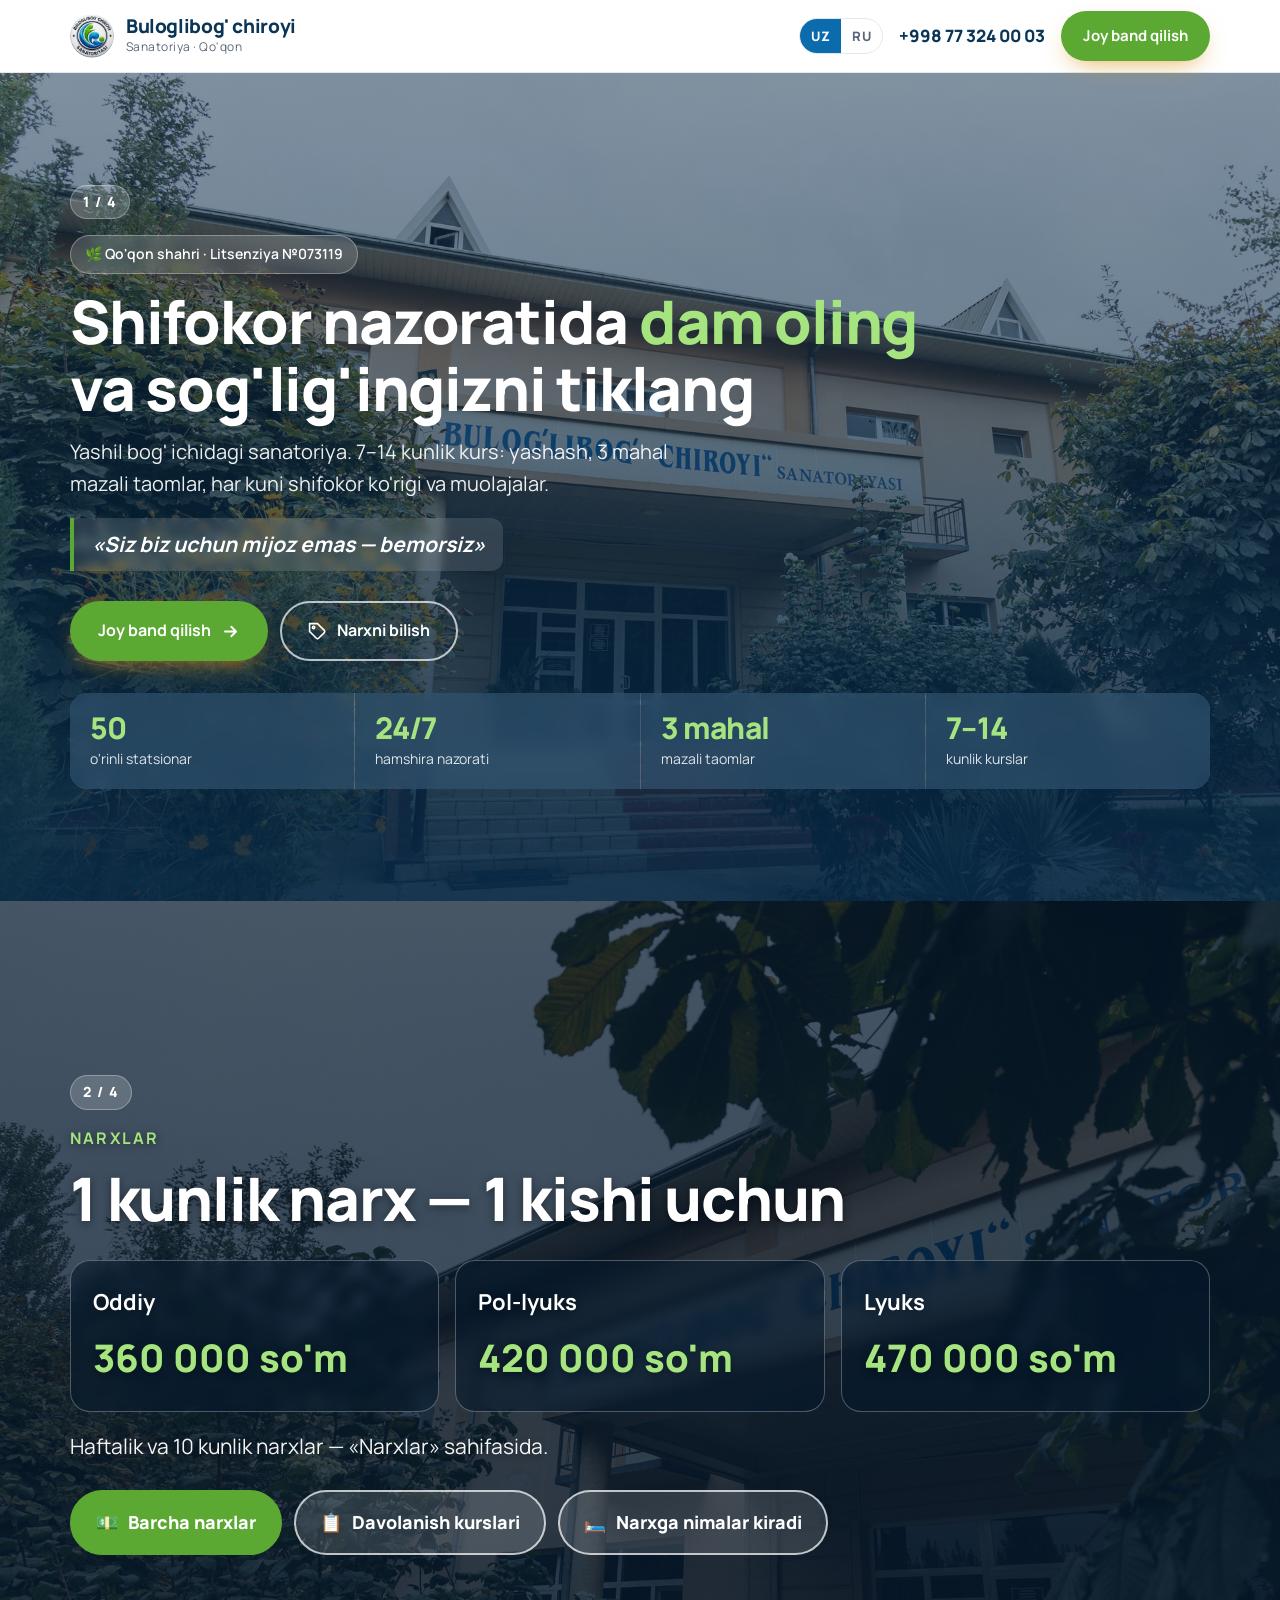
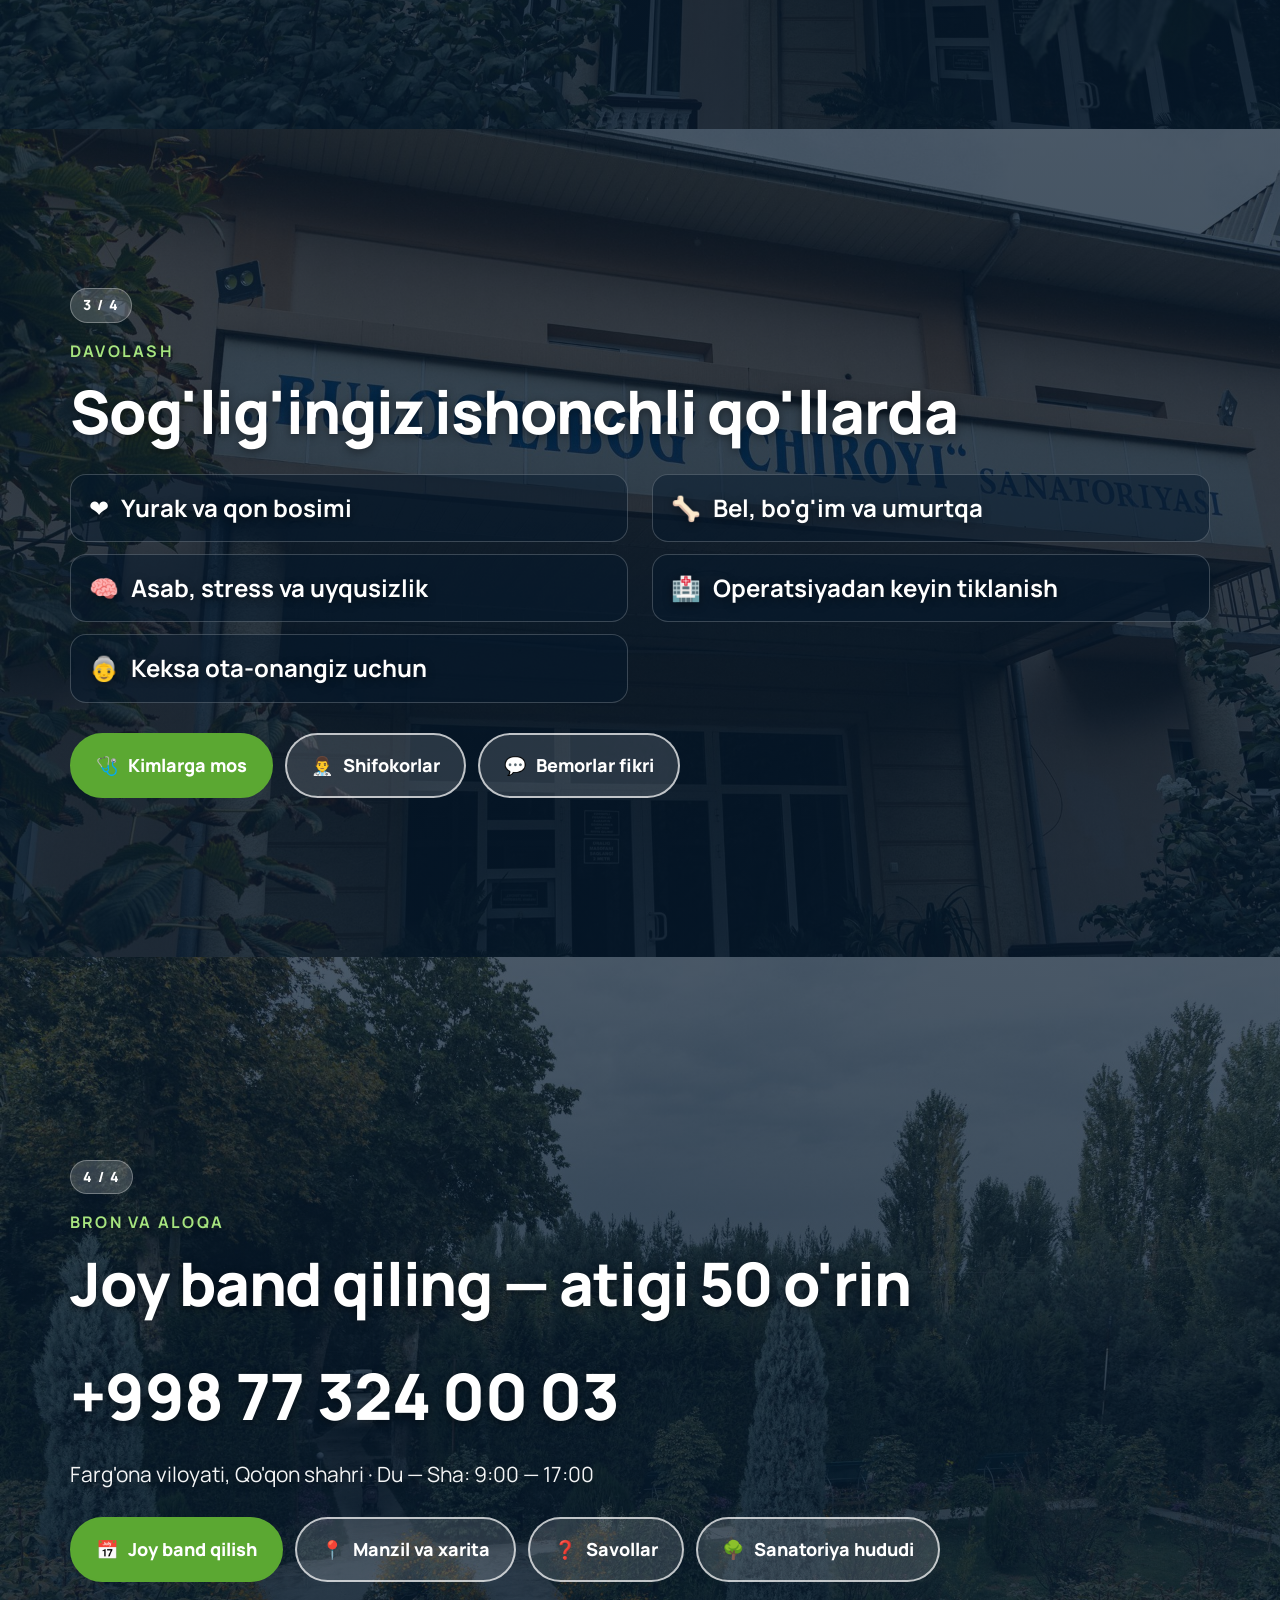
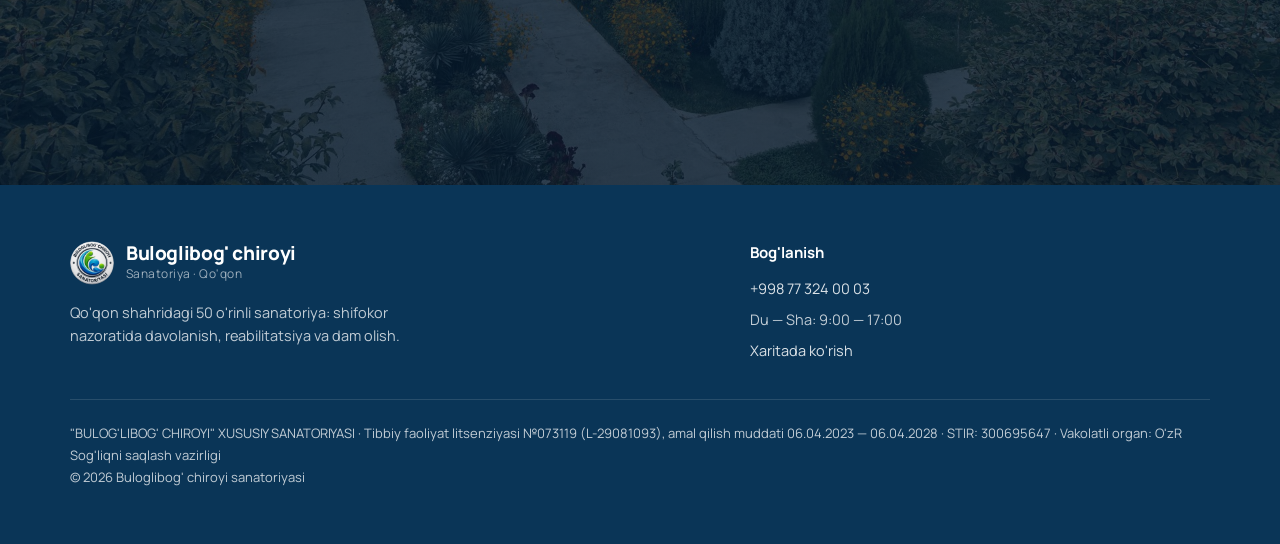
==== index.html @ 3288c2fd "Bosh sahifa 4 ta ekran (surat fonida), yozuvlar kattalashtirildi va fonda aniq ajralib turadi Co-Aut" ====
<!DOCTYPE html>
<html lang="uz">
<head>
  <meta charset="UTF-8" />
  <meta name="viewport" content="width=device-width, initial-scale=1.0" />
  <title>Buloglibog' chiroyi sanatoriyasi — Qo'qon | Davolanish va dam olish kurslari</title>
  <meta name="description" content="Qo'qon shahridagi Buloglibog' chiroyi sanatoriyasi: shifokor nazoratida davolanish va dam olish kurslari. Joy, 3 mahal mazali taomlar, kunlik shifokor ko'rigi, fizioterapiya — kunlik narxga kiradi. Tel: +998 77 324 00 03" />
  <meta property="og:title" content="Buloglibog' chiroyi sanatoriyasi — Qo'qon" />
  <meta property="og:description" content="Shifokor nazoratida dam oling va sog'lig'ingizni tiklang. 7–14 kunlik davolanish kurslari. Joy band qilish: +998 77 324 00 03" />
  <meta property="og:type" content="website" />
  <meta property="og:image" content="https://buloglibog.uz/images/banner/K_F_9181.jpg" />
  <meta name="theme-color" content="#0a2540" />
  <link rel="icon" href="images/logo/logo.png" />

  <link rel="canonical" href="https://buloglibog.uz/" />
  <meta property="og:url" content="https://buloglibog.uz/" />
  <script type="application/ld+json">{"@context": "https://schema.org", "@type": "MedicalClinic", "name": "Buloglibog' chiroyi sanatoriyasi", "alternateName": "Bulog'libog' chiroyi", "url": "https://buloglibog.uz/", "logo": "https://buloglibog.uz/images/logo/logo.png", "image": "https://buloglibog.uz/images/banner/K_F_9181.jpg", "telephone": "+998773240003", "address": {"@type": "PostalAddress", "addressLocality": "Qo'qon", "addressRegion": "Farg'ona viloyati", "addressCountry": "UZ"}, "openingHoursSpecification": [{"@type": "OpeningHoursSpecification", "dayOfWeek": ["Monday", "Tuesday", "Wednesday", "Thursday", "Friday", "Saturday"], "opens": "09:00", "closes": "17:00"}], "priceRange": "340 000 – 470 000 UZS", "hasMap": "https://maps.app.goo.gl/78enxBn8ytiynUwW6", "medicalSpecialty": ["Cardiovascular", "Neurologic", "PhysicalTherapy"]}</script>
  <link rel="alternate" hreflang="uz" href="https://buloglibog.uz/" />
  <link rel="alternate" hreflang="ru" href="https://buloglibog.uz/ru.html" />
  <link rel="preconnect" href="https://fonts.googleapis.com" />
  <link rel="preconnect" href="https://fonts.gstatic.com" crossorigin />
  <link href="https://fonts.googleapis.com/css2?family=Fraunces:ital,opsz,wght@0,9..144,500;0,9..144,600;1,9..144,500&family=Manrope:wght@400;500;600;700;800&display=swap" rel="stylesheet" />
  <link rel="stylesheet" href="assets/style.css" />
  <link rel="stylesheet" href="assets/theme-b.css" />
</head>
<body>

<!-- ============ HEADER ============ -->
<header class="header">
  <div class="wrap">
    <a href="#" class="brand">
      <img src="images/logo/logo.png" alt="Buloglibog' chiroyi logotipi" />
      <span><b>Buloglibog' chiroyi</b><small>Sanatoriya · Qo'qon</small></span>
    </a>
    <div class="header-cta">
      <div class="lang"><a class="on" href="index.html">UZ</a><a href="ru.html">RU</a></div>
      <a class="header-phone" href="tel:+998773240003">+998 77 324 00 03</a>
      <a class="btn btn-sun" href="#bron">Joy band qilish</a>
    </div>
  </div>
</header>

<!-- ============ 1-SAHIFA: BOSH SAHIFA ============ -->
<main class="view active" id="bosh">
<section class="hero">
  <img class="hero-bg" src="images/banner/K_F_9181.jpg" alt="Buloglibog' chiroyi sanatoriyasi binosi va gulzor" fetchpriority="high" />
  <div class="wrap">
    <span class="screen-n">1 / 4</span>
    <span class="hero-tag">🌿 Qo'qon shahri · Litsenziya №073119</span>
    <h1>Shifokor nazoratida <em>dam oling</em> va sog'lig'ingizni tiklang</h1>
    <p class="sub">Yashil bog' ichidagi sanatoriya. 7–14 kunlik kurs: yashash, 3 mahal mazali taomlar, har kuni shifokor ko'rigi va muolajalar.</p>
    <p class="motto">«Siz biz uchun mijoz emas — bemorsiz»</p>
    <div class="hero-actions">
      <a class="btn btn-sun" href="#bron">
        Joy band qilish
        <svg viewBox="0 0 24 24" fill="none" stroke="currentColor" stroke-width="2.4" stroke-linecap="round" stroke-linejoin="round"><path d="M5 12h14M13 6l6 6-6 6"/></svg>
      </a>
      <a class="btn btn-ghost" href="#narxlar">
        <svg viewBox="0 0 24 24" fill="none" stroke="currentColor" stroke-width="2" stroke-linecap="round" stroke-linejoin="round"><path d="M20.6 13.4l-7.2 7.2a2 2 0 01-2.8 0L2 12V2h10l8.6 8.6a2 2 0 010 2.8z"/><circle cx="7" cy="7" r="1.5"/></svg>
        Narxni bilish
      </a>
    </div>
    <div class="hero-facts">
      <div><b>50</b><span>o'rinli statsionar</span></div>
      <div><b>24/7</b><span>hamshira nazorati</span></div>
      <div><b>3 mahal</b><span>mazali taomlar</span></div>
      <div><b>7–14</b><span>kunlik kurslar</span></div>
    </div>
  </div>
</section>
<section class="screen" id="ekran-narxlar">
  <div class="screen-bg" style="background-image:url('images/tabiat/K_F_9191.jpg')" aria-hidden="true"></div>
  <div class="wrap">
    <span class="screen-n">2 / 4</span>
    <span class="eyebrow">Narxlar</span>
    <h2>1 kunlik narx — 1 kishi uchun</h2>
    <div class="sprices">
      <div><b>Oddiy</b><strong>340 000 so'm</strong></div>
      <div><b>Pol-lyuks</b><strong>370 000 so'm</strong></div>
      <div><b>Lyuks</b><strong>470 000 so'm</strong></div>
    </div>
    <p class="screen-note">Haftalik va 10 kunlik narxlar — «Narxlar» sahifasida.</p>
    <div class="sbtns">
        <a class="sbtn sbtn-main" href="#narxlar"><span aria-hidden="true">💵</span> Barcha narxlar</a>
        <a class="sbtn" href="#kurslar"><span aria-hidden="true">📋</span> Davolanish kurslari</a>
        <a class="sbtn" href="#narxga-kiradi"><span aria-hidden="true">🛏️</span> Narxga nimalar kiradi</a>
    </div>
  </div>
</section>
<section class="screen" id="ekran-davolash">
  <div class="screen-bg" style="background-image:url('images/tabiat/K_F_9196.jpg')" aria-hidden="true"></div>
  <div class="wrap">
    <span class="screen-n">3 / 4</span>
    <span class="eyebrow">Davolash</span>
    <h2>Sog'lig'ingiz ishonchli qo'llarda</h2>
    <ul class="slist">
      <li><span aria-hidden="true">❤️</span> Yurak va qon bosimi</li>
      <li><span aria-hidden="true">🦴</span> Bel, bo'g'im va umurtqa</li>
      <li><span aria-hidden="true">🧠</span> Asab, stress va uyqusizlik</li>
      <li><span aria-hidden="true">🏥</span> Operatsiyadan keyin tiklanish</li>
      <li><span aria-hidden="true">👵</span> Keksa ota-onangiz uchun</li>
    </ul>
    <div class="sbtns">
        <a class="sbtn sbtn-main" href="#kimlar-uchun"><span aria-hidden="true">🩺</span> Kimlarga mos</a>
        <a class="sbtn" href="#shifokorlar"><span aria-hidden="true">👨‍⚕️</span> Shifokorlar</a>
        <a class="sbtn" href="#fikrlar"><span aria-hidden="true">💬</span> Bemorlar fikri</a>
    </div>
  </div>
</section>
<section class="screen" id="ekran-aloqa">
  <div class="screen-bg" style="background-image:url('images/tabiat/K_F_9206.jpg')" aria-hidden="true"></div>
  <div class="wrap">
    <span class="screen-n">4 / 4</span>
    <span class="eyebrow">Bron va aloqa</span>
    <h2>Joy band qiling — atigi 50 o'rin</h2>
    <a class="sphone" href="tel:+998773240003">+998 77 324 00 03</a>
    <p class="screen-note">Farg'ona viloyati, Qo'qon shahri · Du — Sha: 9:00 — 17:00</p>
    <div class="sbtns">
        <a class="sbtn sbtn-main" href="#bron"><span aria-hidden="true">📅</span> Joy band qilish</a>
        <a class="sbtn" href="#manzil"><span aria-hidden="true">📍</span> Manzil va xarita</a>
        <a class="sbtn" href="#faq"><span aria-hidden="true">❓</span> Savollar</a>
        <a class="sbtn" href="#hudud"><span aria-hidden="true">🌳</span> Sanatoriya hududi</a>
    </div>
  </div>
</section>
</main>

<!-- ============ 2-SAHIFA: NARXLAR ============ -->
<main class="view page" id="narxlar" data-title="Narxlar">
  <div class="page-bg" style="background-image:url('images/tabiat/K_F_9191.jpg')" aria-hidden="true"></div>
  <header class="page-banner">
    <div class="wrap">
      <a class="back" href="#">← Bosh sahifa</a>
      <h1><span aria-hidden="true">💵</span> Narxlar</h1>
      <p>1 kunlik, haftalik va 10 kunlik narxlar</p>
    </div>
  </header>
<section class="section">
  <div class="wrap">
    <div class="pgroup reveal">
      <div class="pgroup-head"><span class="pgroup-n">1 kunlik narx</span><p>1 kishi uchun, 1 kunga</p></div>
      <div class="rooms">
        <div class="room"><span class="room-tag">Eng qulay narx</span><b>Oddiy</b><strong>340 000 so'm</strong><small>1 kishi / 1 kun</small></div>
        <div class="room"><b>Pol-lyuks</b><strong>370 000 so'm</strong><small>1 kishi / 1 kun</small></div>
        <div class="room"><b>Lyuks</b><strong>470 000 so'm</strong><small>1 kishi / 1 kun</small></div>
      </div>
    </div>
    <div class="pgroup reveal">
      <div class="pgroup-head"><span class="pgroup-n">Haftalik narx (7 kun)</span><p>1 kishi uchun, 7 kunga</p></div>
      <div class="rooms">
        <div class="room"><span class="room-tag">Eng qulay narx</span><b>Oddiy</b><strong>2 380 000 so'm</strong><small>1 kishi / 7 kun</small></div>
        <div class="room"><b>Pol-lyuks</b><strong>2 590 000 so'm</strong><small>1 kishi / 7 kun</small></div>
        <div class="room"><b>Lyuks</b><strong>3 290 000 so'm</strong><small>1 kishi / 7 kun</small></div>
      </div>
    </div>
    <div class="pgroup reveal">
      <div class="pgroup-head"><span class="pgroup-n">10 kunlik narx</span><p>1 kishi uchun, 10 kunga</p></div>
      <div class="rooms">
        <div class="room"><span class="room-tag">Eng qulay narx</span><b>Oddiy</b><strong>3 400 000 so'm</strong><small>1 kishi / 10 kun</small></div>
        <div class="room"><b>Pol-lyuks</b><strong>3 700 000 so'm</strong><small>1 kishi / 10 kun</small></div>
        <div class="room"><b>Lyuks</b><strong>4 700 000 so'm</strong><small>1 kishi / 10 kun</small></div>
      </div>
    </div>
    <p class="packs-note reveal">Narxga yashash, 3 mahal mazali taomlar, shifokor ko'rigi va muolajalar kiradi. Tahlillar, UZI va mashqlar alohida to'lanadi.</p>
  </div>
</section>
  <nav class="pager"><div class="wrap"><a class="pg prev" href="#"><small>← Bosh sahifa</small><b>🏠 Bosh sahifa</b></a><a class="pg next" href="#kurslar"><small>Keyingi →</small><b><span aria-hidden="true">📋</span> Davolanish kurslari</b></a></div></nav>
  <div class="view-cta"><div class="wrap">
    <span>Savolingiz bormi? Qo'ng'iroq qiling — hammasini tushuntirib beramiz.</span>
    <div><a class="btn btn-line" href="tel:+998773240003">+998 77 324 00 03</a><a class="btn btn-sun" href="#bron">Joy band qilish</a></div>
  </div></div>
</main>

<!-- ============ 2-SAHIFA: DAVOLANISH KURSLARI ============ -->
<main class="view page" id="kurslar" data-title="Davolanish kurslari">
  <div class="page-bg" style="background-image:url('images/tabiat/K_F_9170.jpg')" aria-hidden="true"></div>
  <header class="page-banner">
    <div class="wrap">
      <a class="back" href="#">← Bosh sahifa</a>
      <h1><span aria-hidden="true">📋</span> Davolanish kurslari</h1>
      <p>Profilaktika, davolash va reabilitatsiya</p>
    </div>
  </header>
<section class="section packs-bg">
  <div class="wrap">
    <div class="head center reveal">
      <span class="eyebrow">Davolanish kurslari</span>
      <h2>O'zingizga mos kursni tanlang</h2>
      <p class="lead">Kunlik narxga yashash, mazali taomlar, shifokor ko'rigi va muolajalar kiradi. Tahlillar, UZI va mashqlar — alohida to'lov.</p>
    </div>
    <div class="packs">
      <div class="pack reveal">
        <span class="days">7 kun</span>
        <h3>Profilaktika</h3>
        <div class="price"><b>2 380 000 so'mdan</b><span>kuniga 340 000 so'm × 7 kun</span></div>
        <p class="for">Charchoq, stress, yillik tekshiruv va dam olish uchun.</p>
        <ul>
          <li>Qulay xonada yashash</li>
          <li>3 mahal mazali taomlar</li>
          <li>Shifokor ko'rigi va maslahati</li>
          <li>Fizioterapiya muolajalari</li>
        </ul>
        <a class="btn btn-ghost btn-block" href="#bron">Joy band qilish</a>
      </div>
      <div class="pack best reveal">
        <span class="pack-badge">Eng ko'p tanlanadi</span>
        <span class="days">10–14 kun</span>
        <h3>Davolash kursi</h3>
        <div class="price"><b>3 400 000 so'mdan</b><span>kuniga 340 000 so'm × 10 kun</span></div>
        <p class="for">Yurak, qon bosimi, bo'g'im va asab kasalliklarini davolash uchun.</p>
        <ul>
          <li>Profilaktika kursidagi hamma narsa</li>
          <li>Har kuni shifokor ko'rigi</li>
          <li>Individual davolash rejasi</li>
          <li>Kurs oxirida natija va tavsiyalar</li>
        </ul>
        <a class="btn btn-sun btn-block" href="#bron">Joy band qilish</a>
      </div>
      <div class="pack reveal">
        <span class="days">14 kundan</span>
        <h3>Reabilitatsiya</h3>
        <div class="price"><b>4 760 000 so'mdan</b><span>kuniga 340 000 so'm × 14 kun</span></div>
        <p class="for">Jarohat yoki operatsiyadan keyin tiklanish uchun.</p>
        <ul>
          <li>Davolash kursidagi hamma narsa</li>
          <li>24/7 hamshira parvarishi</li>
          <li>Nevrolog kuzatuvi</li>
          <li>Kuchaytirilgan fizioterapiya</li>
        </ul>
        <a class="btn btn-ghost btn-block" href="#bron">Joy band qilish</a>
      </div>
    </div>
    <p class="packs-note reveal">Kurs narxi oddiy xona bo'yicha hisoblangan. Boshqa xona turlari narxi — «Narxlar» sahifasida. Savollar bo'lsa, qo'ng'iroq qiling: <a href="tel:+998773240003">+998 77 324 00 03</a></p>
  </div>
</section>
  <nav class="pager"><div class="wrap"><a class="pg prev" href="#narxlar"><small>← Oldingi</small><b><span aria-hidden="true">💵</span> Narxlar</b></a><a class="pg next" href="#narxga-kiradi"><small>Keyingi →</small><b><span aria-hidden="true">🛏️</span> Narxga nimalar kiradi</b></a></div></nav>
  <div class="view-cta"><div class="wrap">
    <span>Savolingiz bormi? Qo'ng'iroq qiling — hammasini tushuntirib beramiz.</span>
    <div><a class="btn btn-line" href="tel:+998773240003">+998 77 324 00 03</a><a class="btn btn-sun" href="#bron">Joy band qilish</a></div>
  </div></div>
</main>

<!-- ============ 2-SAHIFA: NARXGA NIMALAR KIRADI ============ -->
<main class="view page" id="narxga-kiradi" data-title="Narxga nimalar kiradi">
  <div class="page-bg" style="background-image:url('images/tabiat/K_F_9216.jpg')" aria-hidden="true"></div>
  <header class="page-banner">
    <div class="wrap">
      <a class="back" href="#">← Bosh sahifa</a>
      <h1><span aria-hidden="true">🛏️</span> Narxga nimalar kiradi</h1>
      <p>Xona, taomlar, shifokor ko'rigi va muolajalar</p>
    </div>
  </header>
<section class="section">
  <div class="wrap incl">
    <div class="incl-photos reveal">
      <img src="images/tabiat/K_F_9170.jpg" alt="Sanatoriya binosi va bog'i" loading="lazy" />
      <img src="images/tabiat/K_F_9216.jpg" alt="Yorug' qabulxona zali" loading="lazy" />
      <img src="images/tabiat/K_F_9160.jpg" alt="Bog'dagi favvora" loading="lazy" />
    </div>
    <div class="reveal">
      <span class="eyebrow">Narxga nimalar kiradi</span>
      <h2>Siz faqat dam olasiz — qolganini biz o'ylaymiz</h2>
      <p class="lead">Sanatoriyaga kelgan kundan boshlab har bir kun rejalashtirilgan: ertalab ko'rik, kunduzi muolajalar, kechqurun bog'da sayr.</p>
      <div class="incl-list">
        <div class="incl-item"><span class="n">01</span><b>Qulay xona</b><span>Oddiy, pol-lyuks yoki lyuks — toza va shinam</span></div>
        <div class="incl-item"><span class="n">02</span><b>3 mahal mazali taomlar</b><span>Uy taomlaridek mazali va to'yimli</span></div>
        <div class="incl-item"><span class="n">03</span><b>Har kuni shifokor ko'rigi</b><span>Holatingiz doimiy kuzatiladi</span></div>
        <div class="incl-item"><span class="n">04</span><b>24/7 hamshira</b><span>Kechasi ham yordam yoningizda</span></div>
        <div class="incl-item"><span class="n">05</span><b>Fizioterapiya</b><span>Kabinetimiz binoning o'zida</span></div>
        <div class="incl-item"><span class="n">06</span><b>Yashil bog'</b><span>Sayr yo'laklari, shiyponlar, favvora</span></div>
      </div>
    </div>
  </div>
</section>
<section class="section">
  <div class="wrap">
    <div class="head center reveal">
      <span class="eyebrow">Qanday ishlaydi</span>
      <h2>4 oddiy qadam</h2>
    </div>
    <div class="steps">
      <div class="step reveal"><h3>Qo'ng'iroq qiling</h3><p>Yoki onlayn ariza qoldiring. Muammongizni qisqacha aytib bering.</p></div>
      <div class="step reveal"><h3>Kurs va sanani tanlaymiz</h3><p>Shifokor mos kursni tavsiya qiladi, narx va bo'sh joyni aytamiz.</p></div>
      <div class="step reveal"><h3>Kelasiz va joylashasiz</h3><p>Pasport va bor tahlillaringizni olib keling. Birinchi kuni to'liq ko'rik.</p></div>
      <div class="step reveal"><h3>Sog'lom qaytasiz</h3><p>Kurs oxirida natijalar va uyda davom ettirish bo'yicha tavsiyalar.</p></div>
    </div>
  </div>
</section>
  <nav class="pager"><div class="wrap"><a class="pg prev" href="#kurslar"><small>← Oldingi</small><b><span aria-hidden="true">📋</span> Davolanish kurslari</b></a><a class="pg next" href="#kimlar-uchun"><small>Keyingi →</small><b><span aria-hidden="true">🩺</span> Kimlarga mos</b></a></div></nav>
  <div class="view-cta"><div class="wrap">
    <span>Savolingiz bormi? Qo'ng'iroq qiling — hammasini tushuntirib beramiz.</span>
    <div><a class="btn btn-line" href="tel:+998773240003">+998 77 324 00 03</a><a class="btn btn-sun" href="#bron">Joy band qilish</a></div>
  </div></div>
</main>

<!-- ============ 2-SAHIFA: KIMLARGA MOS ============ -->
<main class="view page" id="kimlar-uchun" data-title="Kimlarga mos">
  <div class="page-bg" style="background-image:url('images/tabiat/K_F_9196.jpg')" aria-hidden="true"></div>
  <header class="page-banner">
    <div class="wrap">
      <a class="back" href="#">← Bosh sahifa</a>
      <h1><span aria-hidden="true">🩺</span> Kimlarga mos</h1>
      <p>Qaysi kasalliklar davolanadi</p>
    </div>
  </header>
<section class="section">
  <div class="wrap">
    <div class="head reveal">
      <span class="eyebrow">Sizga mosmi?</span>
      <h2>Bizga ko'pincha shu muammolar bilan kelishadi</h2>
      <p class="lead">O'zingizni yoki yaqiningizni topsangiz — shifokorimiz mos kursni tanlab beradi.</p>
    </div>
    <div class="who">
      <div class="who-card reveal">
        <div class="who-ico"><svg viewBox="0 0 24 24" fill="none" stroke="currentColor" stroke-width="2" stroke-linecap="round" stroke-linejoin="round"><path d="M20.8 4.6a5.5 5.5 0 00-7.8 0L12 5.7l-1-1.1a5.5 5.5 0 00-7.8 7.8l1 1.1L12 21l7.8-7.5 1-1.1a5.5 5.5 0 000-7.8z"/><path d="M3.5 12h4l2-3 3 6 2-3h6"/></svg></div>
        <h3>Yurak va qon bosimi</h3>
        <p>Bosim tez-tez ko'tariladi, yurak sanchiydi, tez charchaysiz. Kardiolog nazoratida davolanish.</p>
        <a href="#bron">Shu bo'yicha so'rash →</a>
      </div>
      <div class="who-card reveal">
        <div class="who-ico"><svg viewBox="0 0 24 24" fill="none" stroke="currentColor" stroke-width="2" stroke-linecap="round" stroke-linejoin="round"><path d="M12 2v20"/><path d="M8 5h8M7 9h10M8 13h8M7 17h10"/></svg></div>
        <h3>Bel, bo'g'im va umurtqa</h3>
        <p>Bel og'rig'i, bo'g'imlar shishishi, harakat qiyinlashgan. Fizioterapiya va massaj kursi.</p>
        <a href="#bron">Shu bo'yicha so'rash →</a>
      </div>
      <div class="who-card reveal">
        <div class="who-ico"><svg viewBox="0 0 24 24" fill="none" stroke="currentColor" stroke-width="2" stroke-linecap="round" stroke-linejoin="round"><circle cx="12" cy="8" r="5"/><path d="M9 8h.01M15 8h.01M9.5 10.5c1.5 1 3.5 1 5 0"/><path d="M5 21c1-3.5 4-5 7-5s6 1.5 7 5"/></svg></div>
        <h3>Asab, stress va uyqusizlik</h3>
        <p>Bosh og'rig'i, charchoq, asabiylik. Nevrolog ko'rigi va sokin muhitda tiklanish.</p>
        <a href="#bron">Shu bo'yicha so'rash →</a>
      </div>
      <div class="who-card reveal">
        <div class="who-ico"><svg viewBox="0 0 24 24" fill="none" stroke="currentColor" stroke-width="2" stroke-linecap="round" stroke-linejoin="round"><path d="M4 21V10l8-6 8 6v11"/><path d="M9 21v-6h6v6"/><path d="M12 8v4M10 10h4"/></svg></div>
        <h3>Operatsiyadan keyin</h3>
        <p>Jarrohlik amaliyotidan keyin kuch qaytishi va tez tiklanish uchun reabilitatsiya dasturi.</p>
        <a href="#bron">Shu bo'yicha so'rash →</a>
      </div>
      <div class="who-card reveal">
        <div class="who-ico"><svg viewBox="0 0 24 24" fill="none" stroke="currentColor" stroke-width="2" stroke-linecap="round" stroke-linejoin="round"><circle cx="9" cy="7" r="3"/><circle cx="17" cy="9" r="2.5"/><path d="M3 20c.5-3.5 3-5.5 6-5.5s5.5 2 6 5.5"/><path d="M15 15.2c.6-.2 1.3-.3 2-.3 2.3 0 4 1.5 4.5 4.1"/></svg></div>
        <h3>Keksa ota-onangiz uchun</h3>
        <p>Yilda bir marta to'liq tekshiruv va dam olish. Siz xotirjam bo'lasiz — ular nazoratda.</p>
        <a href="#bron">Shu bo'yicha so'rash →</a>
      </div>
      <div class="who-card accent reveal">
        <h3>Muammongiz ro'yxatda yo'qmi?</h3>
        <p>Qo'ng'iroq qiling — shifokorimiz nima qilish kerakligini aytib beradi va mos kursni tavsiya qiladi.</p>
        <a class="btn btn-sun" href="tel:+998773240003">+998 77 324 00 03</a>
      </div>
    </div>
  </div>
</section>
<section class="section">
  <div class="wrap">
    <div class="head reveal">
      <span class="eyebrow">Shuningdek</span>
      <h2 style="font-size:clamp(26px,3.2vw,34px)">Sanatoriyada mavjud boshqa xizmatlar</h2>
    </div>
    <div class="extra reveal">
      <div><b>UZI tekshiruvi</b><span>Barcha turdagi ultratovush tekshiruvlari</span></div>
      <div><b>Klinik laboratoriya</b><span>Tahlil natijalari kunning o'zida</span></div>
      <div><b>Kardiologiya va nevrologiya</b><span>Mutaxassis ko'rigi va maslahati</span></div>
      <div><b>Jarrohlik</b><span>Xirurgik va laparoskopik jarrohlik amaliyotlari</span></div>
    </div>
  </div>
</section>
  <nav class="pager"><div class="wrap"><a class="pg prev" href="#narxga-kiradi"><small>← Oldingi</small><b><span aria-hidden="true">🛏️</span> Narxga nimalar kiradi</b></a><a class="pg next" href="#shifokorlar"><small>Keyingi →</small><b><span aria-hidden="true">👨‍⚕️</span> Shifokorlar</b></a></div></nav>
  <div class="view-cta"><div class="wrap">
    <span>Savolingiz bormi? Qo'ng'iroq qiling — hammasini tushuntirib beramiz.</span>
    <div><a class="btn btn-line" href="tel:+998773240003">+998 77 324 00 03</a><a class="btn btn-sun" href="#bron">Joy band qilish</a></div>
  </div></div>
</main>

<!-- ============ 2-SAHIFA: SHIFOKORLAR ============ -->
<main class="view page" id="shifokorlar" data-title="Shifokorlar">
  <div class="page-bg" style="background-image:url('images/tabiat/K_F_9186.jpg')" aria-hidden="true"></div>
  <header class="page-banner">
    <div class="wrap">
      <a class="back" href="#">← Bosh sahifa</a>
      <h1><span aria-hidden="true">👨‍⚕️</span> Shifokorlar</h1>
      <p>Sizni kim davolaydi</p>
    </div>
  </header>
<section class="section">
  <div class="wrap">
    <div class="head reveal">
      <span class="eyebrow">Jamoa</span>
      <h2>Sizni kim davolaydi</h2>
      <p class="lead">Qodirovlar oilasi — Farg'ona vodiysida tibbiyot an'analarini davom ettirayotgan shifokorlar.</p>
    </div>
    <div class="team">
      <div class="doc reveal"><div class="av">A</div><span class="role">Bosh shifokor</span><h3>Qodirov Akramjon Akbarovich</h3></div>
      <div class="doc reveal"><div class="av">A</div><span class="role">Shifokor</span><h3>Qodirov Azizjon Akramovich</h3></div>
      <div class="doc reveal"><div class="av">A</div><span class="role">Shifokor</span><h3>Qodirov Akmaljon Akramovich</h3></div>
      <div class="doc reveal"><div class="av">Z</div><span class="role">Katta hamshira</span><h3>Mahmudova Zilolaxon Akramovna</h3></div>
    </div>
  </div>
</section>
  <nav class="pager"><div class="wrap"><a class="pg prev" href="#kimlar-uchun"><small>← Oldingi</small><b><span aria-hidden="true">🩺</span> Kimlarga mos</b></a><a class="pg next" href="#hudud"><small>Keyingi →</small><b><span aria-hidden="true">🌳</span> Sanatoriya hududi</b></a></div></nav>
  <div class="view-cta"><div class="wrap">
    <span>Savolingiz bormi? Qo'ng'iroq qiling — hammasini tushuntirib beramiz.</span>
    <div><a class="btn btn-line" href="tel:+998773240003">+998 77 324 00 03</a><a class="btn btn-sun" href="#bron">Joy band qilish</a></div>
  </div></div>
</main>

<!-- ============ 2-SAHIFA: SANATORIYA HUDUDI ============ -->
<main class="view page" id="hudud" data-title="Sanatoriya hududi">
  <div class="page-bg" style="background-image:url('images/tabiat/K_F_9206.jpg')" aria-hidden="true"></div>
  <header class="page-banner">
    <div class="wrap">
      <a class="back" href="#">← Bosh sahifa</a>
      <h1><span aria-hidden="true">🌳</span> Sanatoriya hududi</h1>
      <p>Bog' va binolar suratlarda</p>
    </div>
  </header>
<section class="section">
  <div class="wrap">
    <div class="head reveal">
      <span class="eyebrow">Sanatoriya hududi</span>
      <h2>Shahar shovqinidan uzoq, yashil bog' ichida</h2>
    </div>
    <div class="strip reveal">
      <a href="tabiat.html"><img src="images/tabiat/K_F_9206.jpg" alt="Gulzor va sayr yo'laklari" loading="lazy" /></a>
      <a href="tabiat.html"><img src="images/tabiat/K_F_9156.jpg" alt="Bog'dagi shiypon" loading="lazy" /></a>
      <a href="tabiat.html"><img src="images/tabiat/K_F_9151.jpg" alt="Soyabonli o'rindiqlar" loading="lazy" /></a>
      <a href="tabiat.html"><img src="images/tabiat/K_F_9221.jpg" alt="Ayvon va bog' manzarasi" loading="lazy" /></a>
      <a href="tabiat.html"><img src="images/tabiat/K_F_9241.jpg" alt="Sanatoriya kirish yo'li" loading="lazy" /><span class="more">Barcha suratlar →</span></a>
    </div>
  </div>
</section>
  <nav class="pager"><div class="wrap"><a class="pg prev" href="#shifokorlar"><small>← Oldingi</small><b><span aria-hidden="true">👨‍⚕️</span> Shifokorlar</b></a><a class="pg next" href="#fikrlar"><small>Keyingi →</small><b><span aria-hidden="true">💬</span> Bemorlar fikri</b></a></div></nav>
  <div class="view-cta"><div class="wrap">
    <span>Savolingiz bormi? Qo'ng'iroq qiling — hammasini tushuntirib beramiz.</span>
    <div><a class="btn btn-line" href="tel:+998773240003">+998 77 324 00 03</a><a class="btn btn-sun" href="#bron">Joy band qilish</a></div>
  </div></div>
</main>

<!-- ============ 2-SAHIFA: BEMORLAR FIKRI ============ -->
<main class="view page" id="fikrlar" data-title="Bemorlar fikri">
  <div class="page-bg" style="background-image:url('images/tabiat/K_F_9156.jpg')" aria-hidden="true"></div>
  <header class="page-banner">
    <div class="wrap">
      <a class="back" href="#">← Bosh sahifa</a>
      <h1><span aria-hidden="true">💬</span> Bemorlar fikri</h1>
      <p>Davolanganlar nima deydi</p>
    </div>
  </header>
<section class="section">
  <div class="wrap">
    <div class="head reveal">
      <span class="eyebrow">Bemorlar fikri</span>
      <h2>Bizda davolanganlar nima deydi</h2>
    </div>
    <div class="reviews">
      <div class="review reveal">
        <div class="stars">★★★★★</div>
        <blockquote>"Yurak kasalligim bilan keldim. Akram aka va jamoasi juda diqqat bilan davolashdi. 14 kunlik kursdan keyin o'zimni 10 yil yoshroq his qilyapman. Rahmat!"</blockquote>
        <div class="who-r">Davron aka, 58 yosh<span>Farg'ona shahri</span></div>
      </div>
      <div class="review reveal">
        <div class="stars">★★★★★</div>
        <blockquote>"Onam uchun fizioterapiya kursini bron qildim. Hamshiralar juda mehribon, xonalar toza, ovqat sifatli. Eng asosiysi — onam endi yana yaxshi yura oladi."</blockquote>
        <div class="who-r">Madina opa, 34 yosh<span>Qo'qon shahri</span></div>
      </div>
      <div class="review reveal">
        <div class="stars">★★★★★</div>
        <blockquote>"Operatsiyadan keyin shu yerda tiklandim. Kichik kesma, og'riq deyarli sezilmadi, 3 kunda uyga qaytdim. Aziz aka — chinakam mutaxassis."</blockquote>
        <div class="who-r">Bekzod aka, 41 yosh<span>Marg'ilon shahri</span></div>
      </div>
    </div>
  </div>
</section>
  <nav class="pager"><div class="wrap"><a class="pg prev" href="#hudud"><small>← Oldingi</small><b><span aria-hidden="true">🌳</span> Sanatoriya hududi</b></a><a class="pg next" href="#faq"><small>Keyingi →</small><b><span aria-hidden="true">❓</span> Savollar</b></a></div></nav>
  <div class="view-cta"><div class="wrap">
    <span>Savolingiz bormi? Qo'ng'iroq qiling — hammasini tushuntirib beramiz.</span>
    <div><a class="btn btn-line" href="tel:+998773240003">+998 77 324 00 03</a><a class="btn btn-sun" href="#bron">Joy band qilish</a></div>
  </div></div>
</main>

<!-- ============ 2-SAHIFA: SAVOLLAR ============ -->
<main class="view page" id="faq" data-title="Savollar">
  <div class="page-bg" style="background-image:url('images/tabiat/K_F_9231.jpg')" aria-hidden="true"></div>
  <header class="page-banner">
    <div class="wrap">
      <a class="back" href="#">← Bosh sahifa</a>
      <h1><span aria-hidden="true">❓</span> Savollar</h1>
      <p>Hujjatlar, to'lov va boshqalar</p>
    </div>
  </header>
<section class="section">
  <div class="wrap">
    <div class="head center reveal">
      <span class="eyebrow">Savollar</span>
      <h2>Ko'p so'raladigan savollar</h2>
    </div>
    <div class="faq reveal">
      <details open>
        <summary>Narxi qancha?</summary>
        <p>1 kishi uchun 1 kunlik narx: oddiy xona — 340 000 so'm, pol-lyuks — 370 000 so'm, lyuks — 470 000 so'm. Masalan, oddiy xonada 10 kunlik kurs — 3 400 000 so'm. Narxga yashash, taomlar, shifokor ko'rigi va muolajalar kiradi; tahlillar, UZI va mashqlar alohida to'lanadi. Batafsil ma'lumot: <a href="tel:+998773240003">+998 77 324 00 03</a>.</p>
      </details>
      <details>
        <summary>Qanday joy band qilaman?</summary>
        <p>Qo'ng'iroq qiling yoki <a href="https://forms.gle/gRoHzKbZsQmoLKWW8" target="_blank" rel="noopener">onlayn ariza</a> qoldiring. Mutaxassisimiz siz bilan bog'lanib, mos kurs va sanani tanlashga yordam beradi.</p>
      </details>
      <details>
        <summary>Kurs necha kun davom etadi?</summary>
        <p>Odatda 7–14 kun. Aniq muddat kasallik turi va og'irligiga qarab, shifokor ko'rigidan keyin belgilanadi.</p>
      </details>
      <details>
        <summary>Qanday hujjatlar kerak?</summary>
        <p>Pasport yoki ID-karta. Agar bo'lsa — oldingi tahlillar, EKG va UZI natijalari. Boshqa hujjat kerak bo'lsa, oldindan aytamiz.</p>
      </details>
      <details>
        <summary>Yaqinim bilan birga kelsam bo'ladimi?</summary>
        <p>Ha. Narx har bir kishi uchun alohida hisoblanadi. Batafsil shartlarni qo'ng'iroq qilib bilib oling.</p>
      </details>
      <details>
        <summary>To'lov qanday amalga oshiriladi?</summary>
        <p>Naqd, plastik karta yoki bank o'tkazmasi orqali.</p>
      </details>
    </div>
  </div>
</section>
  <nav class="pager"><div class="wrap"><a class="pg prev" href="#fikrlar"><small>← Oldingi</small><b><span aria-hidden="true">💬</span> Bemorlar fikri</b></a><a class="pg next" href="#manzil"><small>Keyingi →</small><b><span aria-hidden="true">📍</span> Manzil va aloqa</b></a></div></nav>
  <div class="view-cta"><div class="wrap">
    <span>Savolingiz bormi? Qo'ng'iroq qiling — hammasini tushuntirib beramiz.</span>
    <div><a class="btn btn-line" href="tel:+998773240003">+998 77 324 00 03</a><a class="btn btn-sun" href="#bron">Joy band qilish</a></div>
  </div></div>
</main>

<!-- ============ 2-SAHIFA: MANZIL VA ALOQA ============ -->
<main class="view page" id="manzil" data-title="Manzil va aloqa">
  <div class="page-bg" style="background-image:url('images/tabiat/K_F_9241.jpg')" aria-hidden="true"></div>
  <header class="page-banner">
    <div class="wrap">
      <a class="back" href="#">← Bosh sahifa</a>
      <h1><span aria-hidden="true">📍</span> Manzil va aloqa</h1>
      <p>Xarita, telefon, ish vaqti</p>
    </div>
  </header>
<section class="section">
  <div class="wrap">
    <div class="head reveal">
      <span class="eyebrow">Manzil</span>
      <h2>Bizni qanday topasiz</h2>
    </div>
    <div class="contact">
      <div class="contact-card reveal">
        <div class="row"><b>Telefon</b><a class="big" href="tel:+998773240003">+998 77 324 00 03</a></div>
        <div class="row"><b>Manzil</b><div>Farg'ona viloyati, Qo'qon shahri</div><span style="color:var(--muted);font-size:14px">Plus Code: GXGQ+3M4</span></div>
        <div class="row"><b>Ish vaqti</b><div>Du — Sha: 9:00 — 17:00</div><span style="color:var(--muted);font-size:14px">Statsionar: 24/7</span></div>
        <a class="btn btn-line" href="https://maps.app.goo.gl/78enxBn8ytiynUwW6" target="_blank" rel="noopener">Xaritada yo'lni ochish</a>
      </div>
      <div class="map reveal">
        <iframe title="Buloglibog' chiroyi sanatoriyasi xaritada" loading="lazy" referrerpolicy="no-referrer-when-downgrade"
          src="https://maps.google.com/maps?q=GXGQ%2B3M4%20Kokand&z=15&output=embed"></iframe>
      </div>
    </div>
  </div>
</section>
  <nav class="pager"><div class="wrap"><a class="pg prev" href="#faq"><small>← Oldingi</small><b><span aria-hidden="true">❓</span> Savollar</b></a><a class="pg next" href="#bron"><small>Keyingi →</small><b><span aria-hidden="true">📅</span> Joy band qilish</b></a></div></nav>
  <div class="view-cta"><div class="wrap">
    <span>Savolingiz bormi? Qo'ng'iroq qiling — hammasini tushuntirib beramiz.</span>
    <div><a class="btn btn-line" href="tel:+998773240003">+998 77 324 00 03</a><a class="btn btn-sun" href="#bron">Joy band qilish</a></div>
  </div></div>
</main>

<!-- ============ 2-SAHIFA: JOY BAND QILISH ============ -->
<main class="view page" id="bron" data-title="Joy band qilish">
  <div class="page-bg" style="background-image:url('images/tabiat/K_F_9226.jpg')" aria-hidden="true"></div>
  <header class="page-banner">
    <div class="wrap">
      <a class="back" href="#">← Bosh sahifa</a>
      <h1><span aria-hidden="true">📅</span> Joy band qilish</h1>
      <p>Qo'ng'iroq yoki onlayn ariza</p>
    </div>
  </header>
<section class="section">
  <div class="wrap">
    <div class="lead-box reveal">
      <div class="txt">
        <span class="eyebrow">Joy band qilish</span>
        <h2>Bo'sh joylar cheklangan — oldindan band qiling</h2>
        <p>Atigi 50 o'rin. Qo'ng'iroq qiling yoki ariza qoldiring — mutaxassisimiz siz bilan bog'lanib, kurs, sana va narxni aytadi.</p>
        <ul class="lead-perks">
          <li>Maslahat va narx haqida ma'lumot — bepul</li>
          <li>Qulay sanani o'zingiz tanlaysiz</li>
          <li>Naqd, karta yoki bank o'tkazmasi</li>
        </ul>
      </div>
      <div class="form">
        <a class="btn btn-green btn-block" href="tel:+998773240003">
          <svg viewBox="0 0 24 24" fill="none" stroke="currentColor" stroke-width="2" stroke-linecap="round" stroke-linejoin="round"><path d="M3 5a2 2 0 012-2h2.5a1 1 0 01.95.68l1.2 3.6a1 1 0 01-.27 1.05L7.6 9.7a13 13 0 006.7 6.7l1.4-1.78a1 1 0 011.05-.27l3.6 1.2a1 1 0 01.68.95V19a2 2 0 01-2 2A18 18 0 013 5z"/></svg>
          +998 77 324 00 03
        </a>
        <p class="hint">Dushanba — Shanba, 9:00 — 17:00</p>
        <div class="or">yoki</div>
        <a class="btn btn-sun btn-block" href="https://forms.gle/gRoHzKbZsQmoLKWW8" target="_blank" rel="noopener">
          Onlayn ariza qoldirish
          <svg viewBox="0 0 24 24" fill="none" stroke="currentColor" stroke-width="2.4" stroke-linecap="round" stroke-linejoin="round"><path d="M5 12h14M13 6l6 6-6 6"/></svg>
        </a>
        <p class="hint">1 daqiqa vaqt oladi. Ish vaqtida tez orada qo'ng'iroq qilamiz.</p>
      </div>
    </div>
  </div>
</section>
  <nav class="pager"><div class="wrap"><a class="pg prev" href="#manzil"><small>← Oldingi</small><b><span aria-hidden="true">📍</span> Manzil va aloqa</b></a><a class="pg next" href="#"><small>Bosh sahifa →</small><b>🏠 Bosh sahifa</b></a></div></nav>
</main>

<!-- ============ FOOTER ============ -->
<footer class="footer">
  <div class="wrap">
    <div class="grid">
      <div>
        <a href="#" class="brand">
          <img src="images/logo/logo.png" alt="" />
          <span><b>Buloglibog' chiroyi</b><small>Sanatoriya · Qo'qon</small></span>
        </a>
        <p style="margin-top:16px;max-width:360px">Qo'qon shahridagi 50 o'rinli sanatoriya: shifokor nazoratida davolanish, reabilitatsiya va dam olish.</p>
      </div>
      <div>
        <h4>Bog'lanish</h4>
        <ul>
          <li><a href="tel:+998773240003">+998 77 324 00 03</a></li>
          <li>Du — Sha: 9:00 — 17:00</li>
          <li><a href="https://maps.app.goo.gl/78enxBn8ytiynUwW6" target="_blank" rel="noopener">Xaritada ko'rish</a></li>
        </ul>
      </div>
    </div>
    <div class="legal">
      "BULOG'LIBOG' CHIROYI" XUSUSIY SANATORIYASI · Tibbiy faoliyat litsenziyasi №073119 (L-29081093), amal qilish muddati 06.04.2023 — 06.04.2028 · STIR: 300695647 · Vakolatli organ: O'zR Sog'liqni saqlash vazirligi<br />
      © 2026 Buloglibog' chiroyi sanatoriyasi
    </div>
  </div>
</footer>

<!-- Mobil pastki panel -->
<div class="mbar">
  <a class="btn btn-green" href="tel:+998773240003">Qo'ng'iroq</a>
  <a class="btn btn-sun" href="#bron">Joy band qilish</a>
</div>

<script>
  // 2 sahifali tuzilma: bosh sahifa (tugmalar) va tanlangan bo'lim sahifasi
  (function () {
    var views = document.querySelectorAll('.view');
    var home = document.getElementById('bosh');
    var baseTitle = document.title;
    function show() {
      var id = decodeURIComponent(location.hash.slice(1));
      var el = id && document.getElementById(id);
      var target = el && el.closest ? el.closest('.view') : null;
      if (!target) { target = home; el = null; }
      var sub = (el && el !== target) ? el : null;
      views.forEach(function (v) { v.classList.toggle('active', v === target); });
      target.querySelectorAll('.reveal').forEach(function (e) { e.classList.add('in'); });
      document.title = target === home ? baseTitle : target.getAttribute('data-title') + " — Buloglibog' chiroyi sanatoriyasi";
      function go() {
        if (sub) { window.scrollTo(0, sub.getBoundingClientRect().top + window.pageYOffset - 70); }
        else window.scrollTo(0, 0);
      }
      go(); setTimeout(go, 0);
    }
    if ('scrollRestoration' in history) history.scrollRestoration = 'manual';
    window.addEventListener('hashchange', show);
    window.addEventListener('load', function () { if (!location.hash) window.scrollTo(0, 0); });
    show();
  })();
</script>
<script>
  // Til almashtirganda ochiq bo'limni saqlash
  document.querySelectorAll('.lang a').forEach(function (a) {
    a.addEventListener('click', function () { if (location.hash) a.href = a.getAttribute('href') + location.hash; });
  });
</script>
<script src="assets/data.js" defer></script>
</body>
</html>
---- assets/style.css ----
/* Buloglibog' chiroyi — umumiy uslublar */
:root {
  --green-900: #12331f;
  --green-800: #1b4a2e;
  --green-700: #22603b;
  --green-600: #2e7a4c;
  --green-100: #e4efe6;
  --cream: #f7f3ea;
  --cream-2: #efe8d8;
  --sun: #f2b33d;
  --sun-dark: #d9961c;
  --ink: #1d241f;
  --muted: #5c665f;
  --line: #ddd5c3;
  --white: #ffffff;
  --radius: 18px;
  --shadow: 0 18px 40px -22px rgba(18, 51, 31, .45);
  --max: 1180px;
}

* { box-sizing: border-box; }
html { scroll-behavior: smooth; -webkit-text-size-adjust: 100%; }
body {
  margin: 0;
  font-family: 'Manrope', system-ui, -apple-system, 'Segoe UI', sans-serif;
  color: var(--ink);
  background: var(--cream);
  line-height: 1.6;
  font-size: 17px;
}
img { max-width: 100%; display: block; }
a { color: inherit; }
h1, h2, h3 { font-family: 'Fraunces', Georgia, serif; font-weight: 600; line-height: 1.12; margin: 0; letter-spacing: -.01em; }
h2 { font-size: clamp(30px, 4.2vw, 46px); }
h3 { font-size: 22px; }
p { margin: 0; }

.wrap { max-width: var(--max); margin: 0 auto; padding: 0 20px; }
.section { padding: clamp(64px, 9vw, 110px) 0; }
.eyebrow {
  display: inline-block; font-size: 13px; font-weight: 700; letter-spacing: .14em;
  text-transform: uppercase; color: var(--green-600); margin-bottom: 14px;
}
.lead { color: var(--muted); font-size: 18px; max-width: 640px; margin-top: 16px; }
.head { margin-bottom: 44px; }
.head.center { text-align: center; }
.head.center .lead { margin-left: auto; margin-right: auto; }

/* Tugmalar */
.btn {
  display: inline-flex; align-items: center; justify-content: center; gap: 10px;
  padding: 15px 26px; border-radius: 999px; font-weight: 700; font-size: 16px;
  text-decoration: none; border: 2px solid transparent; cursor: pointer;
  transition: transform .15s ease, background .2s ease, box-shadow .2s ease;
  font-family: inherit;
}
.btn:hover { transform: translateY(-1px); }
.btn svg { width: 19px; height: 19px; flex: none; }
.btn-sun { background: var(--sun); color: var(--green-900); box-shadow: 0 10px 24px -10px rgba(217,150,28,.8); }
.btn-sun:hover { background: #f6c25c; }
.btn-green { background: var(--green-700); color: #fff; }
.btn-green:hover { background: var(--green-800); }
.btn-ghost { border-color: rgba(255,255,255,.7); color: #fff; }
.btn-ghost:hover { background: rgba(255,255,255,.12); }
.btn-line { border-color: var(--green-700); color: var(--green-700); }
.btn-line:hover { background: var(--green-100); }
.btn-block { width: 100%; }

/* Header */
.header {
  position: sticky; top: 0; z-index: 50;
  background: rgba(247, 243, 234, .92); backdrop-filter: blur(10px);
  border-bottom: 1px solid var(--line);
}
.header .wrap { display: flex; align-items: center; justify-content: space-between; height: 72px; gap: 20px; }
.brand { display: flex; align-items: center; gap: 12px; text-decoration: none; }
.brand img { width: 44px; height: 44px; border-radius: 50%; }
.brand b { display: block; font-family: 'Fraunces', serif; font-size: 19px; font-weight: 600; line-height: 1.1; color: var(--green-900); }
.brand small { display: block; font-size: 12px; color: var(--muted); letter-spacing: .04em; }
.nav { display: flex; gap: 26px; }
.nav a { text-decoration: none; font-weight: 600; font-size: 15px; color: var(--ink); opacity: .8; }
.nav a:hover { opacity: 1; color: var(--green-700); }
.header-cta { display: flex; align-items: center; gap: 16px; }
.header-phone { font-weight: 800; text-decoration: none; color: var(--green-900); white-space: nowrap; }
.header .btn { padding: 11px 20px; font-size: 15px; }
@media (max-width: 980px) { .nav { display: none; } }
@media (max-width: 640px) { .header-phone { display: none; } .header .btn { padding: 10px 16px; font-size: 14px; } .brand small { display: none; } }

/* Hero */
.hero { position: relative; min-height: min(88vh, 760px); display: flex; align-items: flex-end; color: #fff; overflow: hidden; }
.hero-bg { position: absolute; inset: 0; width: 100%; height: 100%; object-fit: cover; }
.hero::after {
  content: ""; position: absolute; inset: 0;
  background: linear-gradient(180deg, rgba(10,30,18,.15) 0%, rgba(10,30,18,.35) 40%, rgba(10,30,18,.88) 100%);
}
.hero .wrap { position: relative; z-index: 1; padding-top: 120px; padding-bottom: 56px; width: 100%; }
.hero-tag {
  display: inline-flex; align-items: center; gap: 8px; padding: 7px 14px; border-radius: 999px;
  background: rgba(255,255,255,.16); border: 1px solid rgba(255,255,255,.3); font-size: 14px; font-weight: 600;
  backdrop-filter: blur(6px);
}
.hero h1 { font-size: clamp(38px, 6.4vw, 74px); max-width: 860px; margin: 18px 0 18px; }
.hero h1 em { font-style: italic; color: #ffd27a; }
.hero p.sub { font-size: clamp(17px, 2vw, 20px); max-width: 600px; opacity: .92; }
.hero-actions { display: flex; flex-wrap: wrap; gap: 12px; margin-top: 30px; }
.hero-facts {
  display: grid; grid-template-columns: repeat(4, 1fr); gap: 1px; margin-top: 46px;
  background: rgba(255,255,255,.25); border-radius: var(--radius); overflow: hidden;
}
.hero-facts div { background: rgba(14, 38, 24, .55); backdrop-filter: blur(8px); padding: 18px 20px; }
.hero-facts b { display: block; font-family: 'Fraunces', serif; font-size: 30px; font-weight: 600; line-height: 1.1; }
.hero-facts span { font-size: 14px; opacity: .85; }
@media (max-width: 720px) {
  .hero-facts { grid-template-columns: 1fr 1fr; }
  .hero-facts b { font-size: 24px; }
  .hero-actions .btn { flex: 1 1 100%; }
}

/* Kimlar uchun */
.who { display: grid; grid-template-columns: repeat(3, 1fr); gap: 18px; }
.who-card {
  background: var(--white); border-radius: var(--radius); padding: 28px; border: 1px solid var(--line);
  display: flex; flex-direction: column; gap: 12px; transition: border-color .2s, box-shadow .2s;
}
.who-card:hover { border-color: var(--green-600); box-shadow: var(--shadow); }
.who-ico { width: 52px; height: 52px; border-radius: 14px; background: var(--green-100); display: grid; place-items: center; color: var(--green-700); }
.who-ico svg { width: 26px; height: 26px; }
.who-card p { color: var(--muted); font-size: 16px; }
.who-card a { margin-top: auto; font-weight: 700; color: var(--green-700); text-decoration: none; padding-top: 8px; }
.who-card a:hover { text-decoration: underline; }
.who-card.accent { background: var(--green-800); color: #fff; border-color: var(--green-800); }
.who-card.accent p { color: rgba(255,255,255,.8); }
.who-card.accent .btn { margin-top: auto; }
@media (max-width: 900px) { .who { grid-template-columns: 1fr 1fr; } }
@media (max-width: 600px) { .who { grid-template-columns: 1fr; } }

/* Paketlar */
.packs-bg { background: var(--green-900); color: #fff; }
.packs-bg .eyebrow { color: var(--sun); }
.packs-bg .lead { color: rgba(255,255,255,.75); }
.packs { display: grid; grid-template-columns: repeat(3, 1fr); gap: 20px; align-items: stretch; }
.pack {
  background: rgba(255,255,255,.06); border: 1px solid rgba(255,255,255,.14); border-radius: 22px;
  padding: 32px 28px; display: flex; flex-direction: column; position: relative;
}
.pack.best { background: var(--cream); color: var(--ink); border-color: var(--sun); box-shadow: 0 30px 60px -30px rgba(0,0,0,.6); }
.pack-badge {
  position: absolute; top: -14px; left: 28px; background: var(--sun); color: var(--green-900);
  font-size: 12px; font-weight: 800; letter-spacing: .08em; text-transform: uppercase; padding: 6px 12px; border-radius: 999px;
}
.pack .days { font-size: 14px; font-weight: 700; letter-spacing: .06em; text-transform: uppercase; opacity: .7; }
.pack h3 { font-size: 28px; margin: 8px 0 10px; }
.pack .for { font-size: 15px; opacity: .8; min-height: 48px; }
.pack ul { list-style: none; padding: 0; margin: 22px 0 28px; display: grid; gap: 11px; font-size: 15.5px; }
.pack li { display: flex; gap: 10px; align-items: flex-start; }
.pack li::before {
  content: ""; flex: none; width: 20px; height: 20px; margin-top: 2px; border-radius: 50%;
  background: var(--sun) url("data:image/svg+xml,%3Csvg xmlns='http://www.w3.org/2000/svg' viewBox='0 0 24 24' fill='none' stroke='%2312331f' stroke-width='3.2' stroke-linecap='round' stroke-linejoin='round'%3E%3Cpath d='M5 12.5l4.2 4.2L19 7'/%3E%3C/svg%3E") center/12px no-repeat;
}
.pack .btn { margin-top: auto; }
.packs-note { margin-top: 28px; text-align: center; font-size: 15px; color: rgba(255,255,255,.7); }
.packs-note a { color: var(--sun); font-weight: 700; }
@media (max-width: 900px) { .packs { grid-template-columns: 1fr; max-width: 520px; margin: 0 auto; } .pack .for { min-height: 0; } }

/* Kiritilgan narsalar */
.incl { display: grid; grid-template-columns: 1.05fr 1fr; gap: 56px; align-items: center; }
.incl-photos { display: grid; grid-template-columns: 1fr 1fr; gap: 14px; }
.incl-photos img { border-radius: var(--radius); width: 100%; height: 100%; object-fit: cover; aspect-ratio: 4/5; }
.incl-photos img:first-child { grid-row: span 2; aspect-ratio: auto; }
.incl-list { display: grid; grid-template-columns: 1fr 1fr; gap: 22px 26px; margin-top: 30px; }
.incl-item b { display: block; font-size: 17px; margin-bottom: 4px; }
.incl-item span { font-size: 15px; color: var(--muted); }
.incl-item .n { font-family: 'Fraunces', serif; color: var(--green-600); font-size: 15px; font-weight: 600; display: block; margin-bottom: 6px; }
@media (max-width: 900px) { .incl { grid-template-columns: 1fr; gap: 36px; } }
@media (max-width: 520px) { .incl-list { grid-template-columns: 1fr; } }

/* Qadamlar */
.steps { display: grid; grid-template-columns: repeat(4, 1fr); gap: 18px; counter-reset: st; }
.step { background: var(--white); border-radius: var(--radius); padding: 28px 24px; border: 1px solid var(--line); position: relative; }
.step::before {
  counter-increment: st; content: counter(st);
  display: grid; place-items: center; width: 42px; height: 42px; border-radius: 50%;
  background: var(--green-700); color: #fff; font-weight: 800; margin-bottom: 18px;
}
.step h3 { font-size: 20px; margin-bottom: 8px; }
.step p { font-size: 15.5px; color: var(--muted); }
@media (max-width: 900px) { .steps { grid-template-columns: 1fr 1fr; } }
@media (max-width: 520px) { .steps { grid-template-columns: 1fr; } }

/* Galereya lentasi */
.strip { display: grid; grid-template-columns: 2fr 1fr 1fr; grid-template-rows: 260px 260px; gap: 14px; }
.strip a { border-radius: var(--radius); overflow: hidden; display: block; position: relative; }
.strip img { width: 100%; height: 100%; object-fit: cover; transition: transform .6s ease; }
.strip a:hover img { transform: scale(1.04); }
.strip a:first-child { grid-row: span 2; }
.strip .more {
  position: absolute; inset: 0; background: rgba(18,51,31,.6); color: #fff; display: grid; place-items: center;
  font-weight: 800; font-size: 18px; text-align: center; padding: 10px;
}
@media (max-width: 760px) {
  .strip { grid-template-columns: 1fr 1fr; grid-template-rows: 220px 150px 150px; }
  .strip a:first-child { grid-column: span 2; grid-row: auto; }
}

/* Shifokorlar */
.team { display: grid; grid-template-columns: repeat(4, 1fr); gap: 18px; }
.doc { background: var(--white); border: 1px solid var(--line); border-radius: var(--radius); padding: 26px; }
.doc .av {
  width: 64px; height: 64px; border-radius: 50%; background: var(--green-100); color: var(--green-700);
  display: grid; place-items: center; font-family: 'Fraunces', serif; font-size: 26px; font-weight: 600; margin-bottom: 18px;
}
.doc .role { font-size: 13px; font-weight: 700; text-transform: uppercase; letter-spacing: .08em; color: var(--green-600); }
.doc h3 { font-size: 20px; margin-top: 6px; }
@media (max-width: 900px) { .team { grid-template-columns: 1fr 1fr; } }
@media (max-width: 480px) { .team { grid-template-columns: 1fr; } }

/* Fikrlar */
.reviews { display: grid; grid-template-columns: repeat(3, 1fr); gap: 18px; }
.review { background: var(--white); border-radius: var(--radius); padding: 30px; border: 1px solid var(--line); display: flex; flex-direction: column; }
.stars { color: var(--sun-dark); letter-spacing: 3px; font-size: 18px; }
.review blockquote { margin: 14px 0 22px; font-size: 17px; line-height: 1.6; }
.review .who-r { margin-top: auto; font-weight: 700; }
.review .who-r span { display: block; font-weight: 500; color: var(--muted); font-size: 14px; }
@media (max-width: 900px) { .reviews { grid-template-columns: 1fr; } }

/* Ariza bloki */
.lead-box {
  background: var(--green-800); color: #fff; border-radius: 28px; overflow: hidden;
  display: grid; grid-template-columns: 1fr 1fr;
}
.lead-box .txt { padding: clamp(32px, 5vw, 60px); }
.lead-box .txt .eyebrow { color: var(--sun); }
.lead-box .txt p { color: rgba(255,255,255,.8); margin-top: 16px; font-size: 17px; }
.lead-perks { list-style: none; padding: 0; margin: 26px 0 0; display: grid; gap: 10px; }
.lead-perks li { display: flex; gap: 10px; align-items: center; font-weight: 600; }
.lead-perks li::before { content: "✓"; color: var(--sun); font-weight: 800; }
.form { background: var(--cream); color: var(--ink); padding: clamp(28px, 4vw, 48px); display: grid; gap: 14px; align-content: center; }
.form label { font-size: 14px; font-weight: 700; display: grid; gap: 6px; }
.form input, .form select {
  font: inherit; font-size: 16px; padding: 14px 16px; border-radius: 12px; border: 1.5px solid var(--line); background: #fff; color: var(--ink);
}
.form input:focus, .form select:focus { outline: none; border-color: var(--green-600); box-shadow: 0 0 0 3px rgba(46,122,76,.18); }
.form .hint { font-size: 13px; color: var(--muted); text-align: center; }
.form .or { display: flex; align-items: center; gap: 12px; color: var(--muted); font-size: 13px; }
.form .or::before, .form .or::after { content: ""; flex: 1; height: 1px; background: var(--line); }
.form-ok { display: none; background: var(--green-100); color: var(--green-800); padding: 14px; border-radius: 12px; font-weight: 600; font-size: 15px; }
@media (max-width: 900px) { .lead-box { grid-template-columns: 1fr; } }

/* Qo'shimcha xizmatlar */
.extra { display: grid; grid-template-columns: repeat(4, 1fr); gap: 1px; background: var(--line); border: 1px solid var(--line); border-radius: var(--radius); overflow: hidden; }
.extra div { background: var(--cream); padding: 24px; }
.extra b { display: block; margin-bottom: 4px; }
.extra span { font-size: 15px; color: var(--muted); }
@media (max-width: 900px) { .extra { grid-template-columns: 1fr 1fr; } }
@media (max-width: 480px) { .extra { grid-template-columns: 1fr; } }

/* FAQ */
.faq { max-width: 820px; margin: 0 auto; }
.faq details { border-bottom: 1px solid var(--line); }
.faq summary {
  list-style: none; cursor: pointer; padding: 22px 40px 22px 0; font-weight: 700; font-size: 18px; position: relative;
}
.faq summary::-webkit-details-marker { display: none; }
.faq summary::after {
  content: "+"; position: absolute; right: 4px; top: 16px; font-size: 28px; font-weight: 400; color: var(--green-600); transition: transform .2s;
}
.faq details[open] summary::after { transform: rotate(45deg); }
.faq details p { padding: 0 0 22px; color: var(--muted); }
.faq a { color: var(--green-700); font-weight: 700; }

/* Manzil */
.contact { display: grid; grid-template-columns: 1fr 1.3fr; gap: 24px; }
.contact-card { background: var(--white); border: 1px solid var(--line); border-radius: var(--radius); padding: 32px; display: grid; gap: 22px; align-content: start; }
.contact-card .row b { display: block; font-size: 13px; text-transform: uppercase; letter-spacing: .08em; color: var(--muted); margin-bottom: 4px; }
.contact-card .row a, .contact-card .row div { font-size: 18px; font-weight: 700; text-decoration: none; }
.contact-card .row a.big { font-size: 26px; color: var(--green-700); font-family: 'Fraunces', serif; }
.map { border-radius: var(--radius); overflow: hidden; min-height: 380px; border: 1px solid var(--line); background: var(--cream-2); }
.map iframe { width: 100%; height: 100%; min-height: 380px; border: 0; display: block; }
@media (max-width: 900px) { .contact { grid-template-columns: 1fr; } }

/* Footer */
.footer { background: var(--green-900); color: rgba(255,255,255,.75); padding: 56px 0 110px; font-size: 14.5px; }
.footer .grid { display: grid; grid-template-columns: 1.4fr 1fr 1fr; gap: 36px; }
.footer h4 { color: #fff; margin: 0 0 12px; font-size: 15px; }
.footer a { text-decoration: none; color: rgba(255,255,255,.85); }
.footer a:hover { color: #fff; }
.footer ul { list-style: none; padding: 0; margin: 0; display: grid; gap: 8px; }
.footer .brand b { color: #fff; }
.footer .brand small { color: rgba(255,255,255,.6); display: block; }
.footer .legal { margin-top: 36px; padding-top: 22px; border-top: 1px solid rgba(255,255,255,.12); font-size: 13px; line-height: 1.7; }
@media (max-width: 800px) { .footer .grid { grid-template-columns: 1fr; } }
@media (min-width: 761px) { .footer { padding-bottom: 56px; } }

/* Mobil pastki panel */
.mbar {
  position: fixed; left: 0; right: 0; bottom: 0; z-index: 60; display: none; gap: 10px; padding: 10px 12px calc(10px + env(safe-area-inset-bottom));
  background: rgba(247,243,234,.96); backdrop-filter: blur(10px); border-top: 1px solid var(--line);
}
.mbar .btn { flex: 1; padding: 13px 10px; font-size: 15px; }
@media (max-width: 760px) { .mbar { display: flex; } }

/* Galereya sahifasi */
.page-hero { background: var(--green-900); color: #fff; padding: 72px 0 60px; }
.page-hero .eyebrow { color: var(--sun); }
.page-hero p { color: rgba(255,255,255,.78); margin-top: 14px; max-width: 560px; font-size: 18px; }
.masonry { columns: 3 300px; column-gap: 14px; }
.masonry button { all: unset; display: block; margin-bottom: 14px; border-radius: 14px; overflow: hidden; cursor: zoom-in; break-inside: avoid; width: 100%; }
.masonry button:focus-visible { outline: 3px solid var(--sun); outline-offset: 2px; }
.masonry img { width: 100%; height: auto; transition: transform .5s ease; background: var(--cream-2); }
.masonry button:hover img { transform: scale(1.03); }
.lb { position: fixed; inset: 0; z-index: 100; background: rgba(8,18,12,.94); display: none; align-items: center; justify-content: center; }
.lb.open { display: flex; }
.lb img { max-width: 92vw; max-height: 84vh; border-radius: 10px; }
.lb button {
  position: absolute; background: rgba(255,255,255,.12); color: #fff; border: 0; width: 52px; height: 52px; border-radius: 50%;
  font-size: 26px; cursor: pointer; display: grid; place-items: center;
}
.lb button:hover { background: rgba(255,255,255,.24); }
.lb .x { top: 18px; right: 18px; }
.lb .prev { left: 18px; top: 50%; transform: translateY(-50%); }
.lb .next { right: 18px; top: 50%; transform: translateY(-50%); }
.lb .cnt { position: absolute; bottom: 20px; left: 0; right: 0; text-align: center; color: rgba(255,255,255,.7); font-size: 14px; }

/* Ko'rinish animatsiyasi */
.reveal { opacity: 0; transform: translateY(18px); transition: opacity .7s ease, transform .7s ease; }
.reveal.in { opacity: 1; transform: none; }
@media (prefers-reduced-motion: reduce) { .reveal { opacity: 1; transform: none; transition: none; } html { scroll-behavior: auto; } }
.who-card a.btn { padding-top: 15px; text-decoration: none; }
.who-card a.btn-sun { color: var(--green-900); }
.btn { white-space: nowrap; }
@media (max-width: 640px) {
  .hero::after { background: linear-gradient(180deg, rgba(10,30,18,.45) 0%, rgba(10,30,18,.7) 45%, rgba(10,30,18,.92) 100%); }
  .brand b { font-size: 17px; }
}
@media (max-width: 380px) { .brand img { width: 38px; height: 38px; } .header .btn { padding: 10px 13px; } }

/* ===== 2 sahifali tuzilma ===== */
.view { display: none; }
.view.active { display: block; animation: viewIn .35s ease; }
@keyframes viewIn { from { opacity: 0; transform: translateY(8px); } to { opacity: 1; transform: none; } }
@media (prefers-reduced-motion: reduce) { .view.active { animation: none; } }

#bosh .hero { min-height: min(74vh, 660px); }
#bosh .hero .wrap { padding-bottom: 96px; }

/* Bo'lim tugmalari */
.tiles-wrap { position: relative; z-index: 2; margin-top: -56px; padding-bottom: 72px; }
.tiles-title { font-size: clamp(22px, 2.6vw, 28px); margin: 0 0 18px; color: #fff; text-shadow: 0 2px 12px rgba(0,0,0,.35); }
.tiles { display: grid; grid-template-columns: repeat(3, 1fr); gap: 14px; }
.tile {
  display: flex; align-items: center; gap: 16px; padding: 22px 20px; text-decoration: none; color: var(--ink);
  background: var(--white); border: 1px solid var(--line); border-radius: var(--radius); box-shadow: var(--shadow);
  transition: transform .15s ease, border-color .2s ease, box-shadow .2s ease;
}
.tile:hover { transform: translateY(-2px); border-color: var(--green-600); }
.tile-ico { flex: none; width: 52px; height: 52px; border-radius: 14px; display: grid; place-items: center; background: var(--green-100); color: var(--green-700); }
.tile-ico svg { width: 26px; height: 26px; }
.tile-txt { flex: 1; min-width: 0; }
.tile-txt b { display: block; font-size: 17px; line-height: 1.25; }
.tile-txt small { display: block; font-size: 14px; color: var(--muted); margin-top: 3px; }
.tile-arr { flex: none; font-size: 20px; color: var(--green-600); transition: transform .15s ease; }
.tile:hover .tile-arr { transform: translateX(3px); }
.tile-cta { background: var(--green-800); border-color: var(--green-800); color: #fff; }
.tile-cta .tile-ico { background: var(--sun); color: var(--green-900); }
.tile-cta small { color: rgba(255,255,255,.75); }
.tile-cta .tile-arr { color: var(--sun); }
@media (max-width: 900px) { .tiles { grid-template-columns: 1fr 1fr; } }
@media (max-width: 560px) {
  .tiles { grid-template-columns: 1fr; gap: 10px; }
  .tile { padding: 16px; gap: 14px; }
  .tile-ico { width: 46px; height: 46px; }
  .tiles-wrap { margin-top: -40px; padding-bottom: 48px; }
  #bosh .hero .wrap { padding-bottom: 72px; }
}

/* Bo'lim sahifasi */
.viewbar { background: var(--cream-2); border-bottom: 1px solid var(--line); }
.viewbar .wrap { display: flex; align-items: center; gap: 14px; height: 56px; }
.viewbar .back { font-weight: 700; text-decoration: none; color: var(--green-700); padding: 8px 14px 8px 10px; border-radius: 999px; background: var(--white); border: 1px solid var(--line); font-size: 15px; white-space: nowrap; }
.viewbar .back:hover { border-color: var(--green-600); }
.viewbar span { font-weight: 700; color: var(--muted); font-size: 15px; overflow: hidden; text-overflow: ellipsis; white-space: nowrap; }
.view:not(#bosh) .section { padding: 44px 0 56px; }
.view:not(#bosh) .section + .section { padding-top: 0; }
.view:not(#bosh) .section.packs-bg { padding: 56px 0 64px; }
.view-cta { border-top: 1px solid var(--line); padding: 26px 0; background: var(--cream-2); }
.view-cta .wrap { display: flex; align-items: center; justify-content: space-between; gap: 16px; flex-wrap: wrap; }
.view-cta span { font-weight: 600; }
.view-cta .wrap > div { display: flex; gap: 10px; flex-wrap: wrap; }
@media (max-width: 560px) { .view-cta .wrap > div, .view-cta .btn { width: 100%; } }
.footer .grid { grid-template-columns: 1.4fr 1fr; }
@media (max-width: 560px) {
  .tiles { grid-template-columns: 1fr 1fr; gap: 10px; }
  .tile { flex-direction: column; align-items: flex-start; gap: 10px; padding: 16px 14px; }
  .tile-txt b { font-size: 15.5px; }
  .tile-txt small, .tile-arr { display: none; }
  .tile-cta { grid-column: span 2; flex-direction: row; align-items: center; }
  .tile-cta .tile-txt small { display: block; }
  .tiles-title { font-size: 20px; }
  #bosh .hero .sub { font-size: 16px; }
  .footer { padding-top: 36px; }
  .footer .grid { gap: 22px; }
}
@media (max-width: 800px) { .footer .grid { grid-template-columns: 1fr; } }
#bosh .hero { min-height: 0; }
#bosh .hero .wrap { padding-top: 64px; }
#bosh .hero h1 { font-size: clamp(36px, 5.2vw, 60px); margin: 14px 0 14px; }
#bosh .hero-facts { margin-top: 32px; }

/* Til almashtirgich */
.lang { display: flex; border: 1px solid var(--line); border-radius: 999px; overflow: hidden; background: var(--white); flex: none; }
.lang a { padding: 7px 11px; font-weight: 800; font-size: 13px; text-decoration: none; color: var(--muted); letter-spacing: .03em; }
.lang a.on { background: var(--green-700); color: #fff; }
@media (max-width: 640px) { .header-cta { gap: 8px; } .lang a { padding: 6px 8px; font-size: 12px; } }
@media (max-width: 760px) {
  .header .header-cta .btn { display: none; }
  #bosh .hero-facts { display: none; }
}

/* Narxlar */
.price { margin: 4px 0 14px; padding: 12px 14px; border-radius: 12px; background: rgba(255,255,255,.08); }
.price b { display: block; font-size: 24px; font-weight: 800; letter-spacing: -.01em; }
.price span { font-size: 14px; opacity: .75; }
.pack.best .price { background: var(--green-100); }
.rooms-head { text-align: center; margin: 56px 0 18px; }
.rooms-head h3 { font-size: 26px; }
.rooms-head p { opacity: .75; margin-top: 6px; }
.rooms { display: grid; grid-template-columns: repeat(3, 1fr); gap: 14px; max-width: 900px; margin: 0 auto; }
.room { position: relative; text-align: center; padding: 26px 16px 20px; border-radius: 18px; background: rgba(255,255,255,.07); border: 1px solid rgba(255,255,255,.18); }
.room b { display: block; font-size: 22px; }
.room strong { display: block; font-size: 22px; font-weight: 800; color: var(--sun); margin-top: 6px; }
.room small { opacity: .75; font-size: 14px; }
.room-tag { position: absolute; top: -12px; left: 50%; transform: translateX(-50%); white-space: nowrap; background: var(--sun); color: #fff; font-size: 12px; font-weight: 800; padding: 4px 10px; border-radius: 999px; letter-spacing: .04em; }
@media (max-width: 600px) { .rooms { grid-template-columns: 1fr; } .room { display: grid; grid-template-columns: 1fr auto; text-align: left; align-items: center; gap: 0 12px; padding: 20px 18px; } .room b { grid-row: span 2; } .room strong { margin: 0; text-align: right; } .room small { text-align: right; } }
.view { scroll-margin-top: 80px; }
.motto { display: inline-block; margin-top: 18px; padding: 10px 18px; border-left: 4px solid var(--sun); background: rgba(255,255,255,.12); border-radius: 0 12px 12px 0; font-size: clamp(17px, 2vw, 21px); font-weight: 700; font-style: italic; backdrop-filter: blur(4px); }
.tile-ico { font-size: 28px; line-height: 1; font-family: "Apple Color Emoji","Segoe UI Emoji","Noto Color Emoji",sans-serif; }
@media (max-width: 560px) { .tile-ico { font-size: 26px; } }

/* ===== Suratli sahifa sarlavhasi ===== */
.page-banner { position: relative; color: #fff; background: #0a3557 center/cover no-repeat; min-height: 300px; display: flex; align-items: flex-end; }
.page-banner::before { content: ""; position: absolute; inset: 0; background: linear-gradient(180deg, rgba(6,30,52,.35) 0%, rgba(6,30,52,.55) 45%, rgba(6,30,52,.9) 100%); }
.page-banner .wrap { position: relative; z-index: 1; width: 100%; padding-top: 22px; padding-bottom: 34px; }
.page-banner .back { display: inline-block; margin-bottom: 70px; font-weight: 700; text-decoration: none; color: #fff; padding: 9px 16px 9px 12px; border-radius: 999px; background: rgba(255,255,255,.16); border: 1px solid rgba(255,255,255,.35); backdrop-filter: blur(6px); font-size: 15px; }
.page-banner .back:hover { background: rgba(255,255,255,.26); }
.page-banner h1 { font-size: clamp(30px, 4.6vw, 50px); margin: 0 0 10px; }
.page-banner p { font-size: clamp(16px, 1.8vw, 19px); opacity: .9; max-width: 640px; }
@media (max-width: 560px) { .page-banner { min-height: 240px; } .page-banner .back { margin-bottom: 48px; } }
.anchor { scroll-margin-top: 80px; }
.view:not(#bosh) .anchor + .anchor > .section:first-child { padding-top: 8px; }

/* ===== Bosh sahifa: suratli tugmalar ===== */
.ptiles { display: grid; grid-template-columns: 1fr 1fr; gap: 16px; }
.ptile { position: relative; overflow: hidden; display: flex; align-items: flex-end; gap: 14px; min-height: 210px; padding: 22px; border-radius: 22px; color: #fff; text-decoration: none; background: #0a3557 center/cover no-repeat; box-shadow: var(--shadow); isolation: isolate; transition: transform .2s ease; }
.ptile::before { content: ""; position: absolute; inset: 0; z-index: -1; background: linear-gradient(180deg, rgba(6,30,52,.1) 0%, rgba(6,30,52,.55) 50%, rgba(6,30,52,.92) 100%); transition: background .2s; }
.ptile:hover { transform: translateY(-3px); }
.ptile:hover::before { background: linear-gradient(180deg, rgba(6,30,52,.2) 0%, rgba(6,30,52,.65) 50%, rgba(6,30,52,.95) 100%); }
.ptile-emo { flex: none; width: 54px; height: 54px; border-radius: 16px; display: grid; place-items: center; font-size: 28px; background: rgba(255,255,255,.92); font-family: "Apple Color Emoji","Segoe UI Emoji","Noto Color Emoji",sans-serif; }
.ptile-txt { flex: 1; min-width: 0; }
.ptile-txt b { display: block; font-size: 21px; line-height: 1.2; }
.ptile-txt small { display: block; font-size: 14.5px; opacity: .88; margin-top: 4px; }
.ptile-arr { flex: none; font-size: 22px; width: 42px; height: 42px; border-radius: 50%; display: grid; place-items: center; background: var(--sun); color: #fff; }
@media (max-width: 700px) {
  .ptiles { grid-template-columns: 1fr; gap: 12px; }
  .ptile { min-height: 170px; padding: 18px; }
  .ptile-txt b { font-size: 19px; }
}

/* ===== Alohida sahifalar: orqa fonda sanatoriya surati ===== */
.view.page { position: relative; color: #fff; }
.page-bg { position: fixed; inset: 0; z-index: -1; background: #0a2540 center / cover no-repeat; }
.page-bg::after { content: ""; position: absolute; inset: 0; background: linear-gradient(180deg, rgba(5,25,45,.55) 0%, rgba(5,25,45,.7) 50%, rgba(5,25,45,.82) 100%); }
.view.page .page-banner { background: none; min-height: 230px; }
.view.page .page-banner::before { display: none; }
.view.page .section, .view.page .packs-bg { background: transparent; }
.view.page h2, .view.page h3 { color: inherit; }
.view.page .lead, .view.page .packs-note { color: rgba(255,255,255,.85); }
.view.page .eyebrow { color: #a6e47f; }
.view.page .packs-note a { color: #a6e47f; }
.view.page .incl-item span { color: rgba(255,255,255,.78); }
.view.page .incl-item .n { color: #a6e47f; }
/* oq kartalar ichida matn qora bo'lib qoladi */
.view.page .who-card, .view.page .step, .view.page .doc, .view.page .review,
.view.page .contact-card, .view.page .form, .view.page .pack.best { color: var(--ink); }
.view.page .who-card.accent { color: #fff; }
.view.page .extra { background: transparent; border: 0; gap: 12px; }
.view.page .extra div { background: rgba(255,255,255,.95); color: var(--ink); border-radius: 14px; }
.view.page .faq details { background: rgba(255,255,255,.96); color: var(--ink); border: 0; border-radius: 14px; padding: 0 18px; margin-bottom: 10px; }
.view.page .faq summary::after { right: 0; }
.view.page .view-cta { background: rgba(5,25,45,.55); border-color: rgba(255,255,255,.15); color: #fff; backdrop-filter: blur(6px); }
.view.page .view-cta .btn-line, .view.page .contact-card .btn-line { }
.view.page .view-cta .btn-line { color: #fff; border-color: rgba(255,255,255,.8); }
.view.page .view-cta .btn-line:hover { background: rgba(255,255,255,.12); }
.view.page .map { border-color: rgba(255,255,255,.2); }

/* Narxlar sahifasi: guruhlar */
.pgroup { margin-bottom: 40px; }
.pgroup-head { display: flex; align-items: baseline; gap: 14px; flex-wrap: wrap; margin-bottom: 16px; }
.pgroup-n { font-size: clamp(22px, 2.8vw, 28px); font-weight: 800; }
.pgroup-head p { opacity: .75; }
.pgroup .rooms { max-width: none; }
.view.page .room { background: rgba(255,255,255,.1); border-color: rgba(255,255,255,.25); backdrop-filter: blur(4px); }

/* Oldingi / Keyingi */
.pager { padding: 8px 0 40px; }
.pager .wrap { display: grid; grid-template-columns: 1fr 1fr; gap: 14px; }
.pg { display: grid; gap: 4px; padding: 18px 20px; border-radius: 16px; text-decoration: none; color: #fff; background: rgba(255,255,255,.12); border: 1px solid rgba(255,255,255,.25); backdrop-filter: blur(6px); transition: background .2s; }
.pg:hover { background: rgba(255,255,255,.2); }
.pg small { font-size: 13px; opacity: .75; font-weight: 700; letter-spacing: .03em; }
.pg b { font-size: 17px; }
.pg.next { text-align: right; }
@media (max-width: 560px) { .pg { padding: 14px; } .pg b { font-size: 15px; } }

/* Bosh sahifa: 10 ta suratli tugma */
.ptiles { grid-template-columns: repeat(2, 1fr); }
@media (min-width: 980px) { .ptiles { grid-template-columns: repeat(3, 1fr); } .ptile { min-height: 190px; } }
@media (max-width: 700px) {
  .ptiles { grid-template-columns: 1fr 1fr; gap: 10px; }
  .ptile { min-height: 150px; padding: 14px; flex-direction: column; align-items: flex-start; justify-content: flex-end; gap: 8px; }
  .ptile-emo { width: 44px; height: 44px; font-size: 24px; border-radius: 12px; }
  .ptile-txt b { font-size: 16px; }
  .ptile-txt small, .ptile-arr { display: none; }
}

/* ===== Bosh sahifa: 4 ta ekran ===== */
#bosh .hero { min-height: calc(100vh - 72px); min-height: calc(100svh - 72px); align-items: center; }
#bosh .hero .wrap { padding-top: 40px; padding-bottom: 40px; }
.screen { position: relative; min-height: calc(100vh - 72px); min-height: calc(100svh - 72px); display: flex; align-items: center; color: #fff; overflow: hidden; isolation: isolate; text-shadow: 0 2px 10px rgba(0,0,0,.45); }
.screen-bg { position: absolute; inset: 0; z-index: -1; background: #0a2540 center / cover no-repeat; }
.screen-bg::after { content: ""; position: absolute; inset: 0; background: linear-gradient(180deg, rgba(5,25,45,.72) 0%, rgba(5,25,45,.82) 100%); }
.screen .wrap { width: 100%; padding-top: 56px; padding-bottom: 56px; }
.screen-n { display: inline-block; font-size: 14px; font-weight: 800; letter-spacing: .1em; padding: 5px 12px; border-radius: 999px; background: rgba(255,255,255,.18); border: 1px solid rgba(255,255,255,.3); margin-bottom: 16px; text-shadow: none; }
.hero .screen-n { display: table; }
.screen .eyebrow { display: block; color: #a6e47f; font-size: 16px; }
.screen h2 { font-size: clamp(34px, 5.4vw, 60px); margin-bottom: 28px; }
.sprices { display: grid; grid-template-columns: repeat(3, 1fr); gap: 16px; margin-bottom: 18px; }
.sprices div { padding: 24px 22px; border-radius: 20px; background: rgba(5,25,45,.55); border: 1px solid rgba(255,255,255,.28); backdrop-filter: blur(6px); }
.sprices b { display: block; font-size: 22px; margin-bottom: 6px; }
.sprices strong { display: block; font-size: clamp(28px, 3.4vw, 38px); font-weight: 800; color: #a6e47f; }
.screen-note { font-size: clamp(18px, 2vw, 21px); margin-bottom: 26px; opacity: .95; }
.slist { list-style: none; padding: 0; margin: 0 0 30px; display: grid; grid-template-columns: 1fr 1fr; gap: 12px 24px; }
.slist li { font-size: clamp(19px, 2.2vw, 24px); font-weight: 700; display: flex; gap: 12px; align-items: center; padding: 14px 18px; border-radius: 16px; background: rgba(5,25,45,.5); border: 1px solid rgba(255,255,255,.2); }
.sphone { display: inline-block; font-size: clamp(34px, 6vw, 64px); font-weight: 800; color: #fff; text-decoration: none; margin-bottom: 10px; letter-spacing: -.01em; }
.sbtns { display: flex; flex-wrap: wrap; gap: 12px; }
.sbtn { display: inline-flex; align-items: center; gap: 10px; padding: 16px 24px; border-radius: 999px; font-size: 18px; font-weight: 800; color: #fff; text-decoration: none; background: rgba(255,255,255,.14); border: 2px solid rgba(255,255,255,.7); text-shadow: none; transition: background .2s; }
.sbtn:hover { background: rgba(255,255,255,.26); }
.sbtn-main { background: var(--sun); border-color: var(--sun); }
.sbtn-main:hover { background: #6bbb40; }
@media (max-width: 700px) {
  .sprices { grid-template-columns: 1fr; gap: 10px; }
  .sprices div { display: flex; justify-content: space-between; align-items: center; padding: 18px; }
  .sprices b { margin: 0; }
  .slist { grid-template-columns: 1fr; }
  .sbtn { flex: 1 1 100%; justify-content: center; font-size: 17px; }
}

/* ===== Katta va aniq yozuvlar (alohida sahifalar) ===== */
.page-bg::after { background: linear-gradient(180deg, rgba(5,25,45,.74) 0%, rgba(5,25,45,.84) 50%, rgba(5,25,45,.9) 100%); }
.view.page { font-size: 19px; }
.view.page .page-banner h1 { font-size: clamp(36px, 5.6vw, 60px); }
.view.page .page-banner p { font-size: clamp(19px, 2.2vw, 23px); }
.view.page .page-banner, .view.page .head, .view.page .pgroup-head, .view.page .incl-item, .view.page .packs-note, .view.page .pack:not(.best) { text-shadow: 0 2px 8px rgba(0,0,0,.5); }
.view.page h2 { font-size: clamp(32px, 4.6vw, 50px); }
.view.page .lead { font-size: clamp(19px, 2vw, 22px); color: #fff; }
.view.page .eyebrow { font-size: 15px; }
.view.page .who-card h3, .view.page .doc h3, .view.page .step h3 { font-size: 22px; }
.view.page .who-card p, .view.page .step p { font-size: 17.5px; }
.view.page .review blockquote { font-size: 19px; }
.view.page .faq summary { font-size: 20px; }
.view.page .faq details p { font-size: 18px; }
.view.page .incl-item b { font-size: 20px; }
.view.page .incl-item span { font-size: 17px; color: rgba(255,255,255,.9); }
.view.page .pack h3 { font-size: 30px; }
.view.page .pack ul { font-size: 17.5px; }
.view.page .pack .for { font-size: 17px; }
.view.page .price b { font-size: 28px; }
.view.page .packs-note { font-size: 18px; color: #fff; }
.view.page .room b { font-size: 24px; }
.view.page .room strong { font-size: 28px; }
.view.page .room small { font-size: 16px; }
.view.page .room { background: rgba(5,25,45,.55); }
.pgroup-n { font-size: clamp(26px, 3.2vw, 34px); }
.pgroup-head p { font-size: 18px; opacity: .9; }
.view.page .extra b { font-size: 19px; }
.view.page .extra span { font-size: 16.5px; }
.view.page .contact-card .row a, .view.page .contact-card .row div { font-size: 20px; }
.view.page .lead-box .txt p, .view.page .lead-perks { font-size: 19px; }
.pg b { font-size: 19px; }
@media (max-width: 560px) { .view.page { font-size: 18px; } .pg b { font-size: 16px; } }
@media (max-width: 600px) { .view.page .room b { font-size: 21px; white-space: nowrap; } .view.page .room strong { font-size: 24px; } }
---- assets/theme-b.css ----
/* Variant B — Tibbiy toza (logodagi ko'k + yashil) */
:root {
  --green-900: #0a3557; --green-800: #0b5d96; --green-700: #0B6BAD; --green-600: #1A87C8; --green-100: #e6f2fb;
  --cream: #ffffff; --cream-2: #f1f6fa; --sun: #5BA832; --sun-dark: #45821F;
  --ink: #0d1b2a; --muted: #5a6878; --line: #e1e8ef;
  --shadow: 0 18px 40px -22px rgba(11,107,173,.45);
}
h1, h2, h3, .brand b, .hero-facts b, .doc .av, .step::before, .incl-item .n, .contact-card .row a.big { font-family: 'Manrope', sans-serif; font-weight: 800; letter-spacing: -.02em; }
.hero h1 em { font-style: normal; color: #9fe07a; }
.btn-sun, .pack-badge { color: #fff; }
.btn-sun:hover { background: #6bbb40; }
.pack li::before { background-color: var(--sun); background-image: url("data:image/svg+xml,%3Csvg xmlns='http://www.w3.org/2000/svg' viewBox='0 0 24 24' fill='none' stroke='%23fff' stroke-width='3.2' stroke-linecap='round' stroke-linejoin='round'%3E%3Cpath d='M5 12.5l4.2 4.2L19 7'/%3E%3C/svg%3E"); }
.header { background: rgba(255,255,255,.94); }
.hero::after { background: linear-gradient(180deg, rgba(6,40,70,.1) 0%, rgba(6,40,70,.35) 40%, rgba(6,40,70,.9) 100%); }
.hero-facts div { background: rgba(8,50,85,.55); }
.packs-bg { background: linear-gradient(160deg, #0a3557, #0B6BAD); }
.pack.best { background: #fff; }
.packs-bg .eyebrow, .lead-box .txt .eyebrow, .lead-perks li::before, .page-hero .eyebrow { color: #9fe07a; }
.packs-note a { color: #9fe07a; }
.who-card, .step, .doc, .review, .contact-card { background: var(--cream-2); border-color: transparent; }
.extra div { background: #fff; }
.form { background: var(--cream-2); }
.mbar { background: rgba(255,255,255,.96); }
.stars { color: #f2b33d; }
.who-card a.btn-sun { color: #fff; }
.hero::after { background: linear-gradient(180deg, rgba(6,40,70,.5) 0%, rgba(6,40,70,.6) 40%, rgba(6,40,70,.9) 100%); }
.hero-facts b, .hero h1 em { color: #a6e47f; }
.room strong { color: #a6e47f; }
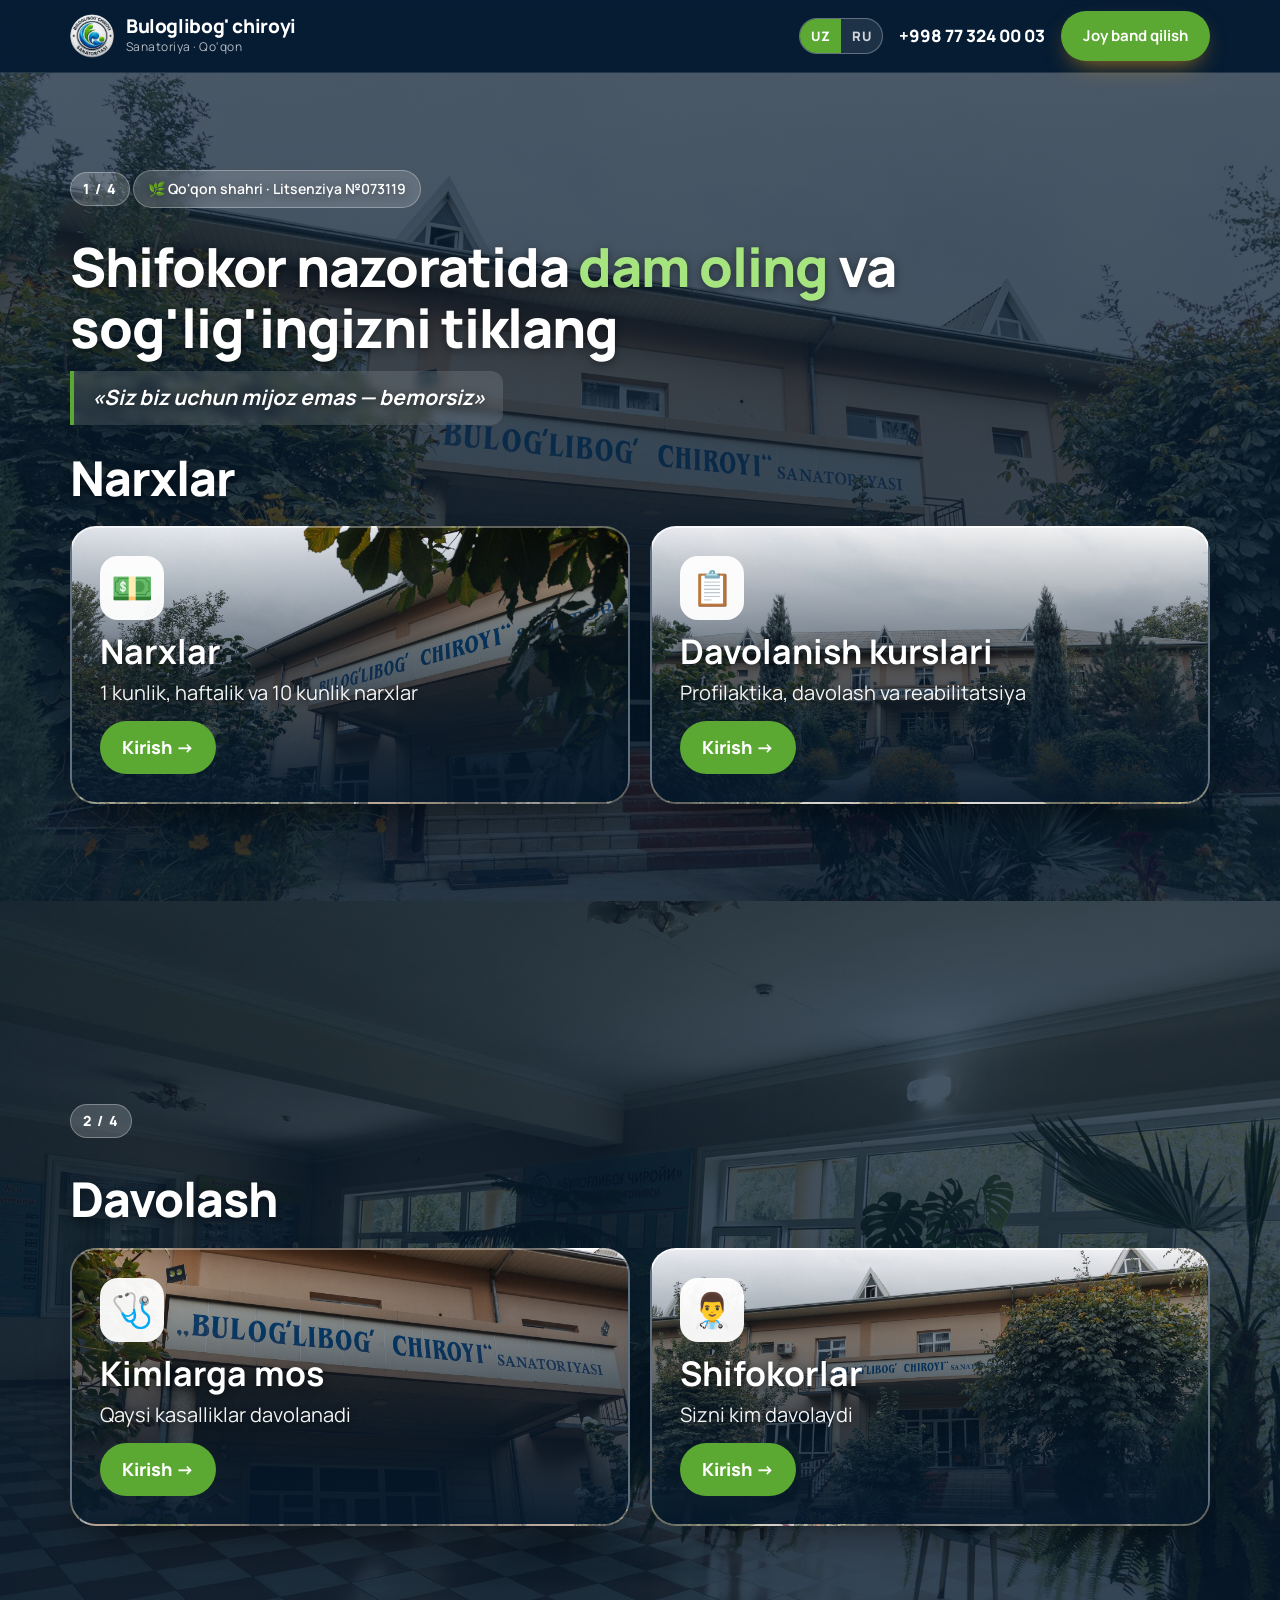
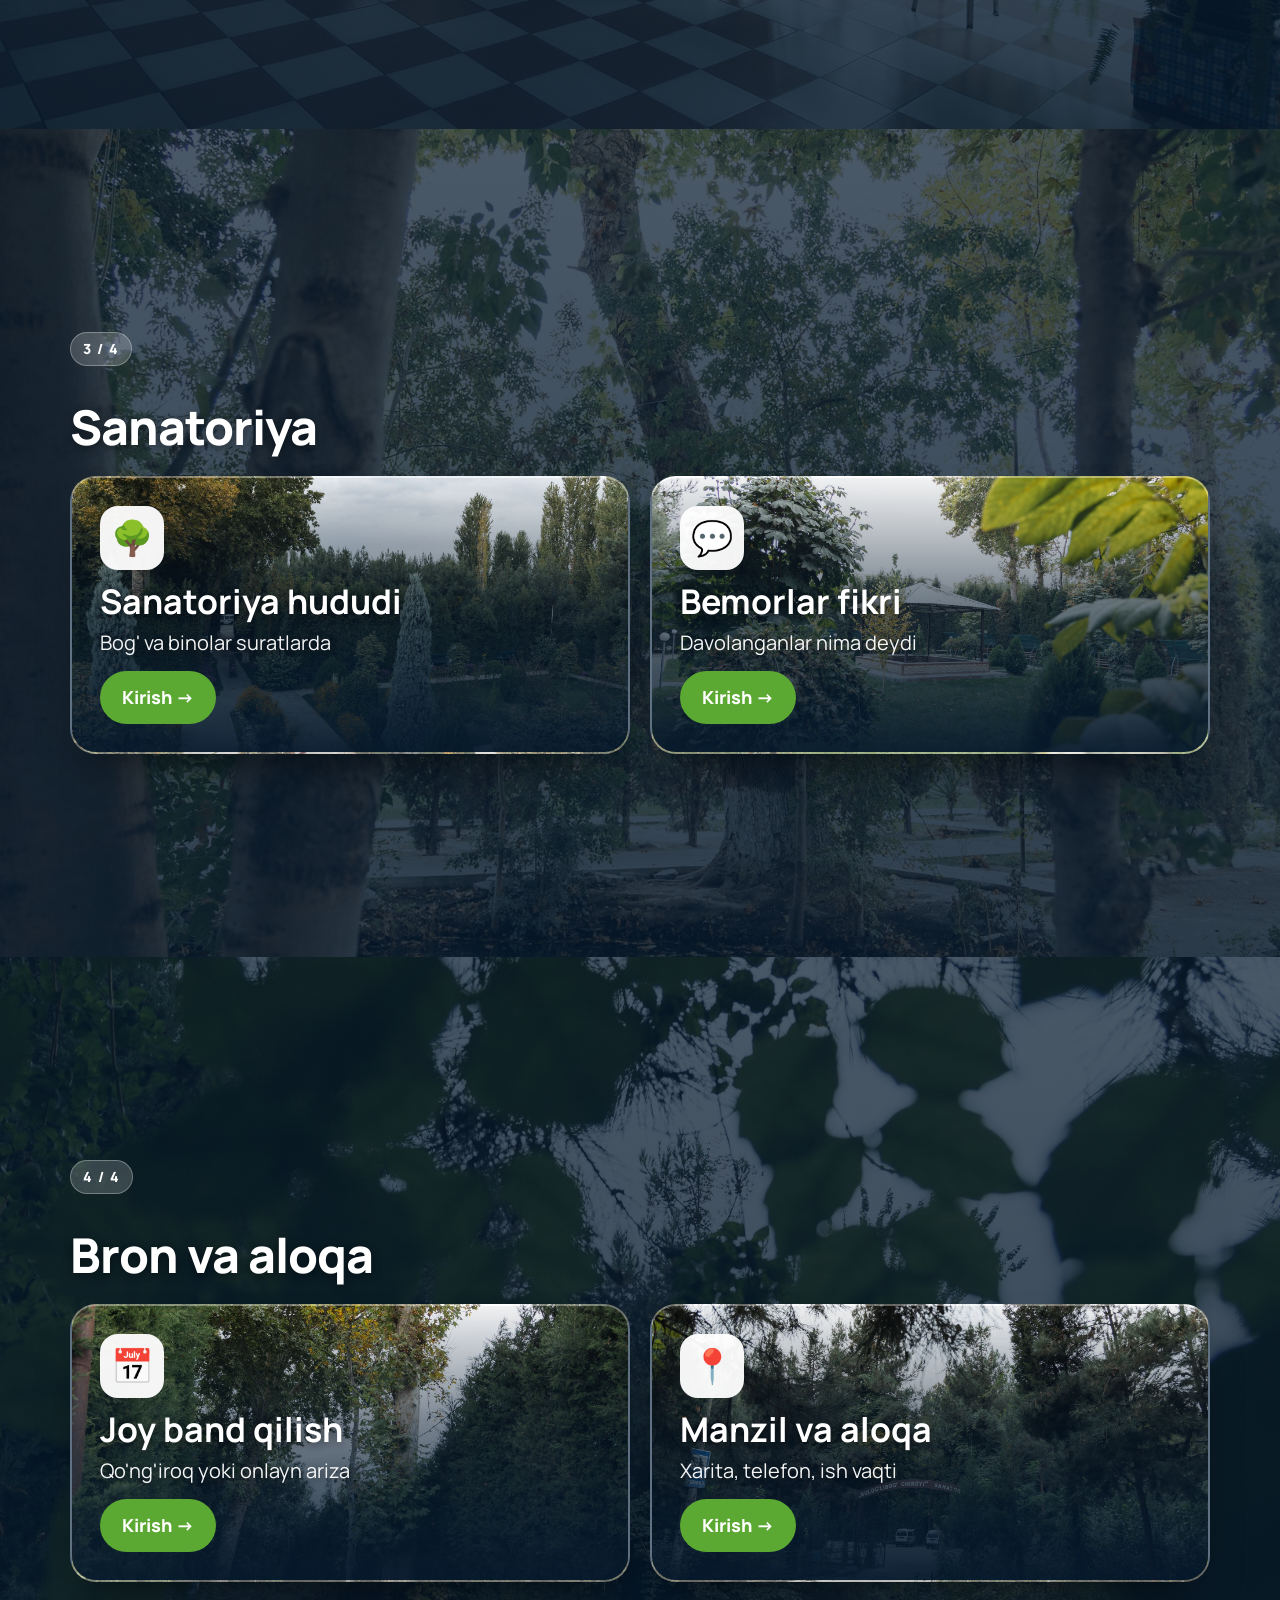
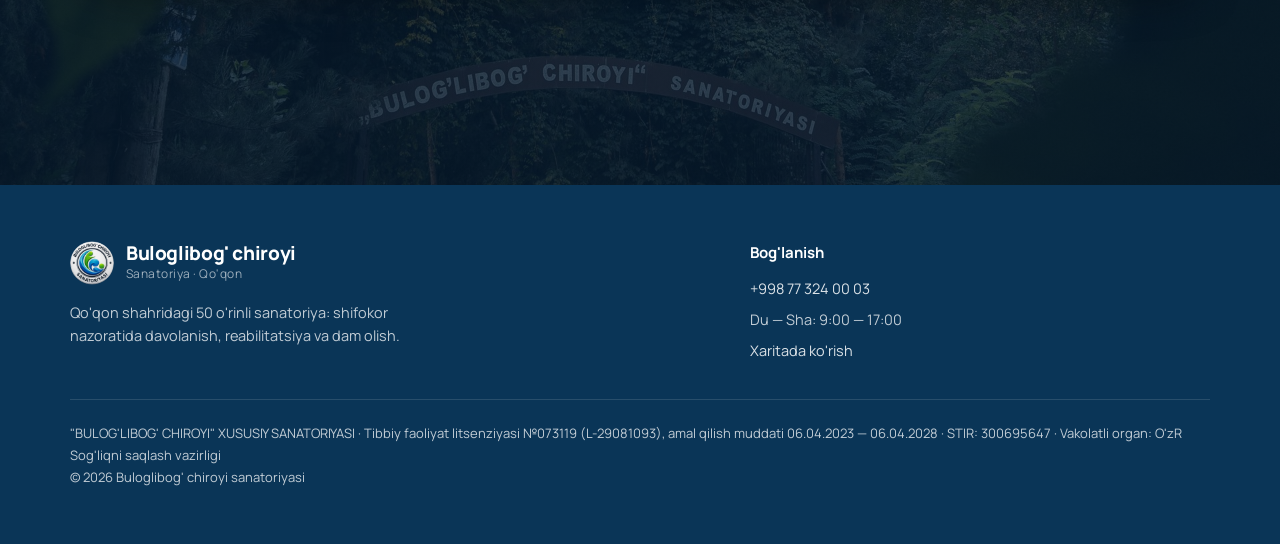
==== commit 045cdb3e: "Bosh sahifa: 4 ekran, har birida 2 tadan suratli bo'lim (bosilganda ichiga kiradi) Co-Authored-By: C" ====
--- a/index.html
+++ b/index.html
@@ -42,84 +42,82 @@
 
 <!-- ============ 1-SAHIFA: BOSH SAHIFA ============ -->
 <main class="view active" id="bosh">
-<section class="hero">
-  <img class="hero-bg" src="images/banner/K_F_9181.jpg" alt="Buloglibog' chiroyi sanatoriyasi binosi va gulzor" fetchpriority="high" />
+<section class="screen" id="ekran-narx">
+  <div class="screen-bg" style="background-image:url('images/banner/K_F_9181.jpg')" aria-hidden="true"></div>
   <div class="wrap">
     <span class="screen-n">1 / 4</span>
     <span class="hero-tag">🌿 Qo'qon shahri · Litsenziya №073119</span>
     <h1>Shifokor nazoratida <em>dam oling</em> va sog'lig'ingizni tiklang</h1>
-    <p class="sub">Yashil bog' ichidagi sanatoriya. 7–14 kunlik kurs: yashash, 3 mahal mazali taomlar, har kuni shifokor ko'rigi va muolajalar.</p>
     <p class="motto">«Siz biz uchun mijoz emas — bemorsiz»</p>
-    <div class="hero-actions">
-      <a class="btn btn-sun" href="#bron">
-        Joy band qilish
-        <svg viewBox="0 0 24 24" fill="none" stroke="currentColor" stroke-width="2.4" stroke-linecap="round" stroke-linejoin="round"><path d="M5 12h14M13 6l6 6-6 6"/></svg>
-      </a>
-      <a class="btn btn-ghost" href="#narxlar">
-        <svg viewBox="0 0 24 24" fill="none" stroke="currentColor" stroke-width="2" stroke-linecap="round" stroke-linejoin="round"><path d="M20.6 13.4l-7.2 7.2a2 2 0 01-2.8 0L2 12V2h10l8.6 8.6a2 2 0 010 2.8z"/><circle cx="7" cy="7" r="1.5"/></svg>
-        Narxni bilish
-      </a>
-    </div>
-    <div class="hero-facts">
-      <div><b>50</b><span>o'rinli statsionar</span></div>
-      <div><b>24/7</b><span>hamshira nazorati</span></div>
-      <div><b>3 mahal</b><span>mazali taomlar</span></div>
-      <div><b>7–14</b><span>kunlik kurslar</span></div>
-    </div>
-  </div>
-</section>
-<section class="screen" id="ekran-narxlar">
-  <div class="screen-bg" style="background-image:url('images/tabiat/K_F_9191.jpg')" aria-hidden="true"></div>
+    <h2 class="screen-title">Narxlar</h2>
+    <div class="scards">
+      <a class="scard" href="#narxlar" style="background-image:url('images/tabiat/K_F_9191.jpg')">
+        <span class="scard-emo" aria-hidden="true">💵</span>
+        <span class="scard-txt"><b>Narxlar</b><small>1 kunlik, haftalik va 10 kunlik narxlar</small></span>
+        <span class="scard-go">Kirish →</span>
+      </a>
+      <a class="scard" href="#kurslar" style="background-image:url('images/tabiat/K_F_9170.jpg')">
+        <span class="scard-emo" aria-hidden="true">📋</span>
+        <span class="scard-txt"><b>Davolanish kurslari</b><small>Profilaktika, davolash va reabilitatsiya</small></span>
+        <span class="scard-go">Kirish →</span>
+      </a>
+    </div>
+  </div>
+</section>
+<section class="screen" id="ekran-davolash">
+  <div class="screen-bg" style="background-image:url('images/tabiat/K_F_9216.jpg')" aria-hidden="true"></div>
   <div class="wrap">
     <span class="screen-n">2 / 4</span>
-    <span class="eyebrow">Narxlar</span>
-    <h2>1 kunlik narx — 1 kishi uchun</h2>
-    <div class="sprices">
-      <div><b>Oddiy</b><strong>340 000 so'm</strong></div>
-      <div><b>Pol-lyuks</b><strong>370 000 so'm</strong></div>
-      <div><b>Lyuks</b><strong>470 000 so'm</strong></div>
-    </div>
-    <p class="screen-note">Haftalik va 10 kunlik narxlar — «Narxlar» sahifasida.</p>
-    <div class="sbtns">
-        <a class="sbtn sbtn-main" href="#narxlar"><span aria-hidden="true">💵</span> Barcha narxlar</a>
-        <a class="sbtn" href="#kurslar"><span aria-hidden="true">📋</span> Davolanish kurslari</a>
-        <a class="sbtn" href="#narxga-kiradi"><span aria-hidden="true">🛏️</span> Narxga nimalar kiradi</a>
-    </div>
-  </div>
-</section>
-<section class="screen" id="ekran-davolash">
-  <div class="screen-bg" style="background-image:url('images/tabiat/K_F_9196.jpg')" aria-hidden="true"></div>
+    <h2 class="screen-title">Davolash</h2>
+    <div class="scards">
+      <a class="scard" href="#kimlar-uchun" style="background-image:url('images/tabiat/K_F_9196.jpg')">
+        <span class="scard-emo" aria-hidden="true">🩺</span>
+        <span class="scard-txt"><b>Kimlarga mos</b><small>Qaysi kasalliklar davolanadi</small></span>
+        <span class="scard-go">Kirish →</span>
+      </a>
+      <a class="scard" href="#shifokorlar" style="background-image:url('images/tabiat/K_F_9186.jpg')">
+        <span class="scard-emo" aria-hidden="true">👨‍⚕️</span>
+        <span class="scard-txt"><b>Shifokorlar</b><small>Sizni kim davolaydi</small></span>
+        <span class="scard-go">Kirish →</span>
+      </a>
+    </div>
+  </div>
+</section>
+<section class="screen" id="ekran-sanatoriya">
+  <div class="screen-bg" style="background-image:url('images/tabiat/K_F_9160.jpg')" aria-hidden="true"></div>
   <div class="wrap">
     <span class="screen-n">3 / 4</span>
-    <span class="eyebrow">Davolash</span>
-    <h2>Sog'lig'ingiz ishonchli qo'llarda</h2>
-    <ul class="slist">
-      <li><span aria-hidden="true">❤️</span> Yurak va qon bosimi</li>
-      <li><span aria-hidden="true">🦴</span> Bel, bo'g'im va umurtqa</li>
-      <li><span aria-hidden="true">🧠</span> Asab, stress va uyqusizlik</li>
-      <li><span aria-hidden="true">🏥</span> Operatsiyadan keyin tiklanish</li>
-      <li><span aria-hidden="true">👵</span> Keksa ota-onangiz uchun</li>
-    </ul>
-    <div class="sbtns">
-        <a class="sbtn sbtn-main" href="#kimlar-uchun"><span aria-hidden="true">🩺</span> Kimlarga mos</a>
-        <a class="sbtn" href="#shifokorlar"><span aria-hidden="true">👨‍⚕️</span> Shifokorlar</a>
-        <a class="sbtn" href="#fikrlar"><span aria-hidden="true">💬</span> Bemorlar fikri</a>
+    <h2 class="screen-title">Sanatoriya</h2>
+    <div class="scards">
+      <a class="scard" href="#hudud" style="background-image:url('images/tabiat/K_F_9206.jpg')">
+        <span class="scard-emo" aria-hidden="true">🌳</span>
+        <span class="scard-txt"><b>Sanatoriya hududi</b><small>Bog' va binolar suratlarda</small></span>
+        <span class="scard-go">Kirish →</span>
+      </a>
+      <a class="scard" href="#fikrlar" style="background-image:url('images/tabiat/K_F_9156.jpg')">
+        <span class="scard-emo" aria-hidden="true">💬</span>
+        <span class="scard-txt"><b>Bemorlar fikri</b><small>Davolanganlar nima deydi</small></span>
+        <span class="scard-go">Kirish →</span>
+      </a>
     </div>
   </div>
 </section>
 <section class="screen" id="ekran-aloqa">
-  <div class="screen-bg" style="background-image:url('images/tabiat/K_F_9206.jpg')" aria-hidden="true"></div>
+  <div class="screen-bg" style="background-image:url('images/tabiat/K_F_9236.jpg')" aria-hidden="true"></div>
   <div class="wrap">
     <span class="screen-n">4 / 4</span>
-    <span class="eyebrow">Bron va aloqa</span>
-    <h2>Joy band qiling — atigi 50 o'rin</h2>
-    <a class="sphone" href="tel:+998773240003">+998 77 324 00 03</a>
-    <p class="screen-note">Farg'ona viloyati, Qo'qon shahri · Du — Sha: 9:00 — 17:00</p>
-    <div class="sbtns">
-        <a class="sbtn sbtn-main" href="#bron"><span aria-hidden="true">📅</span> Joy band qilish</a>
-        <a class="sbtn" href="#manzil"><span aria-hidden="true">📍</span> Manzil va xarita</a>
-        <a class="sbtn" href="#faq"><span aria-hidden="true">❓</span> Savollar</a>
-        <a class="sbtn" href="#hudud"><span aria-hidden="true">🌳</span> Sanatoriya hududi</a>
+    <h2 class="screen-title">Bron va aloqa</h2>
+    <div class="scards">
+      <a class="scard" href="#bron" style="background-image:url('images/tabiat/K_F_9226.jpg')">
+        <span class="scard-emo" aria-hidden="true">📅</span>
+        <span class="scard-txt"><b>Joy band qilish</b><small>Qo'ng'iroq yoki onlayn ariza</small></span>
+        <span class="scard-go">Kirish →</span>
+      </a>
+      <a class="scard" href="#manzil" style="background-image:url('images/tabiat/K_F_9241.jpg')">
+        <span class="scard-emo" aria-hidden="true">📍</span>
+        <span class="scard-txt"><b>Manzil va aloqa</b><small>Xarita, telefon, ish vaqti</small></span>
+        <span class="scard-go">Kirish →</span>
+      </a>
     </div>
   </div>
 </section>
--- a/assets/style.css
+++ b/assets/style.css
@@ -587,3 +587,35 @@
 .pg b { font-size: 19px; }
 @media (max-width: 560px) { .view.page { font-size: 18px; } .pg b { font-size: 16px; } }
 @media (max-width: 600px) { .view.page .room b { font-size: 21px; white-space: nowrap; } .view.page .room strong { font-size: 24px; } }
+
+/* ===== Oq fon yo'q: tepa qator va pastki panel ham to'q ===== */
+body .header { background: rgba(6,28,50,.92); border-bottom-color: rgba(255,255,255,.12); }
+.header .brand b { color: #fff; }
+.header .brand small { color: rgba(255,255,255,.7); }
+.header-phone { color: #fff; }
+.lang { background: rgba(255,255,255,.1); border-color: rgba(255,255,255,.3); }
+.lang a { color: rgba(255,255,255,.8); }
+.lang a.on { background: var(--sun); color: #fff; }
+body .mbar { background: rgba(6,28,50,.94); border-top-color: rgba(255,255,255,.12); }
+body { background: #0a2540; }
+
+/* ===== Bosh sahifa: 4 ekran x 2 bo'lim ===== */
+#bosh .screen h1 { font-size: clamp(34px, 5.4vw, 62px); margin: 14px 0 14px; }
+#bosh .screen h1 em { font-style: normal; color: #a6e47f; }
+#bosh .screen .motto { margin: 0 0 8px; }
+#bosh .screen .hero-tag { display: inline-flex; }
+.screen-title { font-size: clamp(30px, 4.4vw, 48px) !important; margin: 18px 0 22px !important; }
+.scards { display: grid; grid-template-columns: 1fr 1fr; gap: 20px; }
+.scard { position: relative; overflow: hidden; isolation: isolate; display: flex; flex-direction: column; justify-content: flex-end; gap: 12px; min-height: 340px; padding: 28px; border-radius: 26px; color: #fff; text-decoration: none; background: #0a2540 center / cover no-repeat; border: 2px solid rgba(255,255,255,.35); box-shadow: 0 24px 50px -24px rgba(0,0,0,.7); transition: transform .2s ease, border-color .2s; text-shadow: 0 2px 10px rgba(0,0,0,.6); }
+.scard::before { content: ""; position: absolute; inset: 0; z-index: -1; background: linear-gradient(180deg, rgba(5,25,45,.05) 0%, rgba(5,25,45,.55) 45%, rgba(5,25,45,.94) 100%); }
+.scard:hover { transform: translateY(-4px); border-color: #a6e47f; }
+.scard-emo { width: 64px; height: 64px; border-radius: 18px; display: grid; place-items: center; font-size: 34px; background: rgba(255,255,255,.95); text-shadow: none; font-family: "Apple Color Emoji","Segoe UI Emoji","Noto Color Emoji",sans-serif; }
+.scard-txt b { display: block; font-size: clamp(26px, 3vw, 34px); line-height: 1.15; }
+.scard-txt small { display: block; font-size: clamp(17px, 1.8vw, 20px); opacity: .95; margin-top: 6px; }
+.scard-go { align-self: flex-start; font-size: 18px; font-weight: 800; padding: 12px 22px; border-radius: 999px; background: var(--sun); text-shadow: none; }
+@media (max-width: 700px) {
+  .scards { grid-template-columns: 1fr; gap: 14px; }
+  .scard { min-height: 230px; padding: 20px; }
+  .scard-emo { width: 54px; height: 54px; font-size: 28px; }
+}
+@media (min-width: 701px) { .scard { min-height: 270px; } #bosh #ekran-narx .wrap { padding-top: 36px; padding-bottom: 36px; } #bosh .screen h1 { font-size: clamp(34px, 4.6vw, 54px); } }
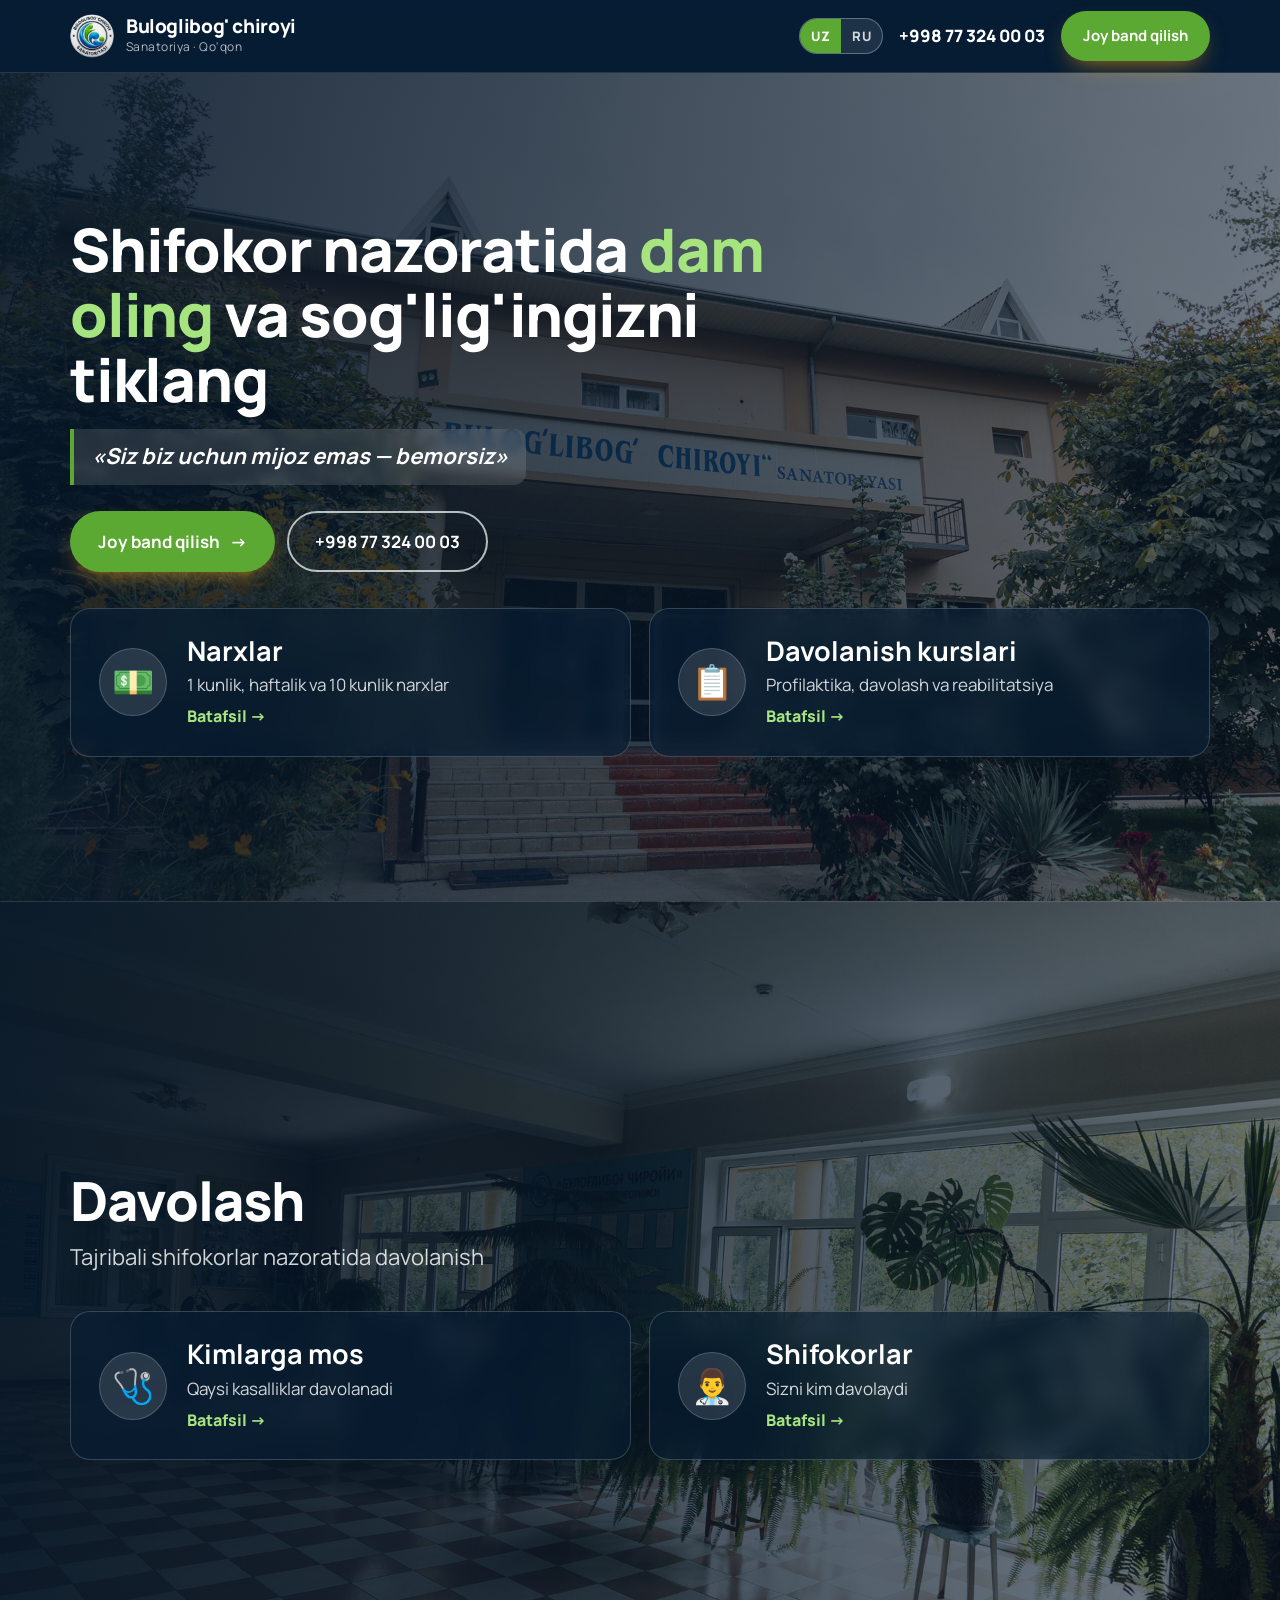
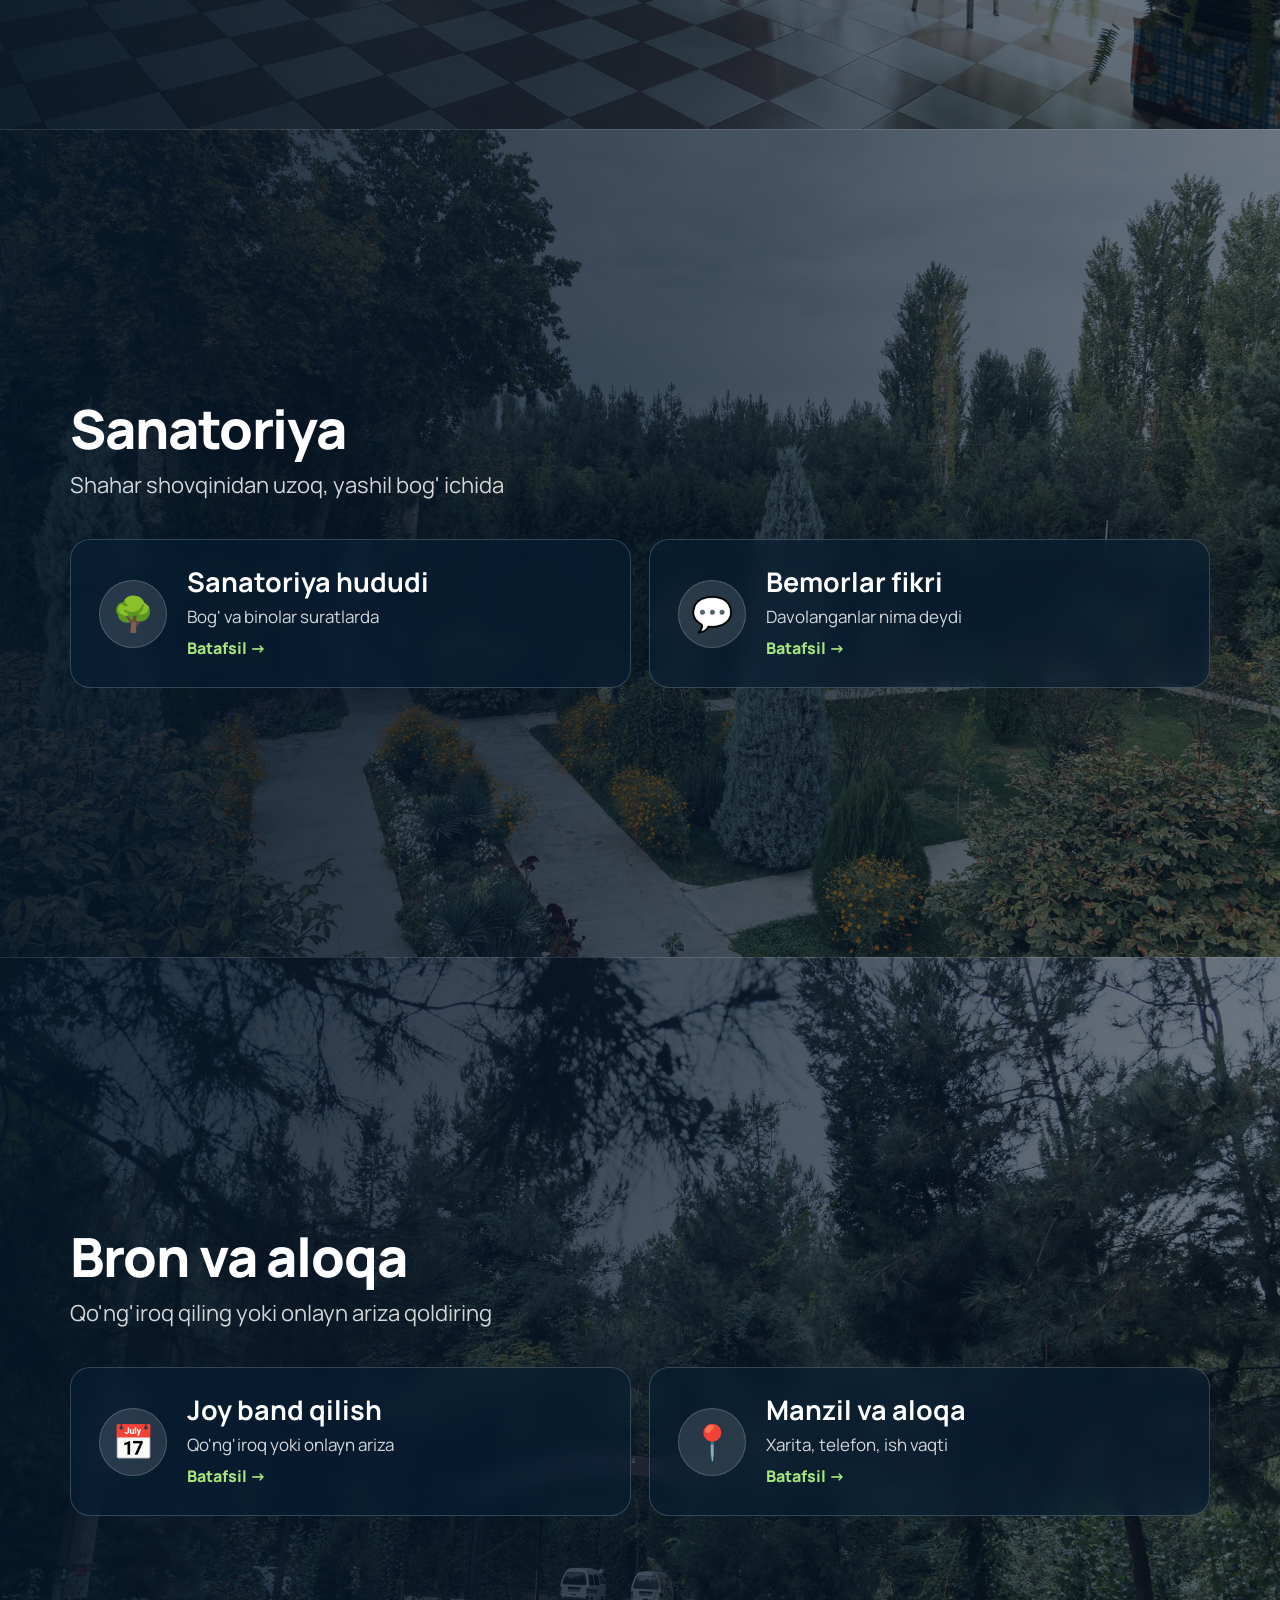
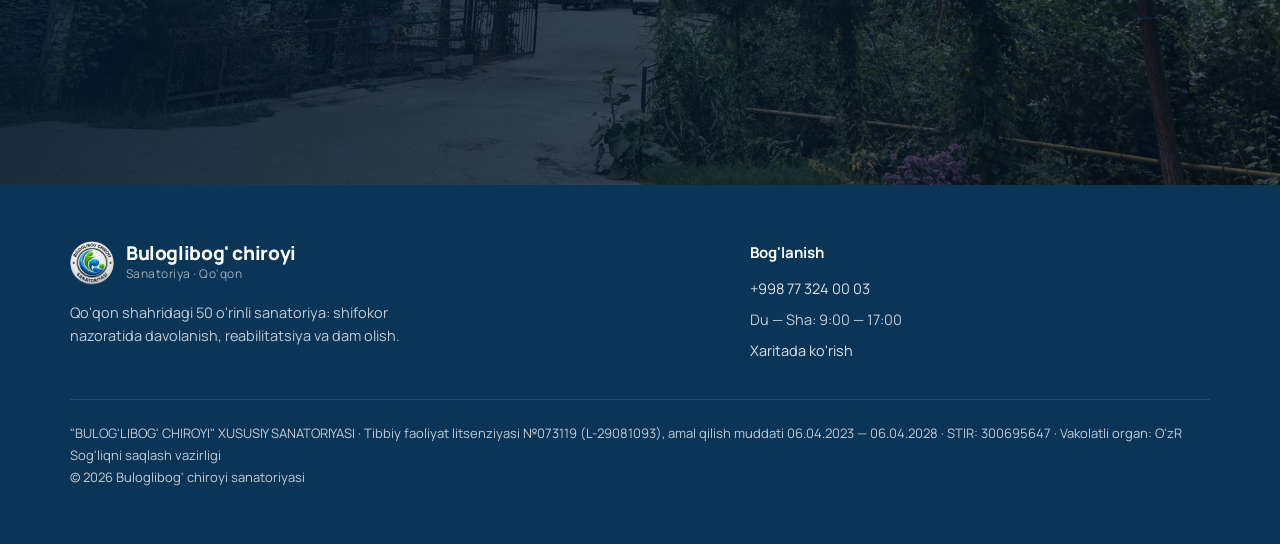
==== commit e9bf2979: "Yagona professional uslub: bosh sahifa 4 ekran x 2 bo'lim (shisha kartochkalar), ichki sahifalarda h" ====
--- a/index.html
+++ b/index.html
@@ -42,83 +42,92 @@
 
 <!-- ============ 1-SAHIFA: BOSH SAHIFA ============ -->
 <main class="view active" id="bosh">
-<section class="screen" id="ekran-narx">
-  <div class="screen-bg" style="background-image:url('images/banner/K_F_9181.jpg')" aria-hidden="true"></div>
-  <div class="wrap">
-    <span class="screen-n">1 / 4</span>
-    <span class="hero-tag">🌿 Qo'qon shahri · Litsenziya №073119</span>
-    <h1>Shifokor nazoratida <em>dam oling</em> va sog'lig'ingizni tiklang</h1>
-    <p class="motto">«Siz biz uchun mijoz emas — bemorsiz»</p>
-    <h2 class="screen-title">Narxlar</h2>
-    <div class="scards">
-      <a class="scard" href="#narxlar" style="background-image:url('images/tabiat/K_F_9191.jpg')">
-        <span class="scard-emo" aria-hidden="true">💵</span>
-        <span class="scard-txt"><b>Narxlar</b><small>1 kunlik, haftalik va 10 kunlik narxlar</small></span>
-        <span class="scard-go">Kirish →</span>
-      </a>
-      <a class="scard" href="#kurslar" style="background-image:url('images/tabiat/K_F_9170.jpg')">
-        <span class="scard-emo" aria-hidden="true">📋</span>
-        <span class="scard-txt"><b>Davolanish kurslari</b><small>Profilaktika, davolash va reabilitatsiya</small></span>
-        <span class="scard-go">Kirish →</span>
-      </a>
-    </div>
-  </div>
-</section>
-<section class="screen" id="ekran-davolash">
-  <div class="screen-bg" style="background-image:url('images/tabiat/K_F_9216.jpg')" aria-hidden="true"></div>
-  <div class="wrap">
-    <span class="screen-n">2 / 4</span>
-    <h2 class="screen-title">Davolash</h2>
-    <div class="scards">
-      <a class="scard" href="#kimlar-uchun" style="background-image:url('images/tabiat/K_F_9196.jpg')">
-        <span class="scard-emo" aria-hidden="true">🩺</span>
-        <span class="scard-txt"><b>Kimlarga mos</b><small>Qaysi kasalliklar davolanadi</small></span>
-        <span class="scard-go">Kirish →</span>
-      </a>
-      <a class="scard" href="#shifokorlar" style="background-image:url('images/tabiat/K_F_9186.jpg')">
-        <span class="scard-emo" aria-hidden="true">👨‍⚕️</span>
-        <span class="scard-txt"><b>Shifokorlar</b><small>Sizni kim davolaydi</small></span>
-        <span class="scard-go">Kirish →</span>
-      </a>
-    </div>
-  </div>
-</section>
-<section class="screen" id="ekran-sanatoriya">
-  <div class="screen-bg" style="background-image:url('images/tabiat/K_F_9160.jpg')" aria-hidden="true"></div>
-  <div class="wrap">
-    <span class="screen-n">3 / 4</span>
-    <h2 class="screen-title">Sanatoriya</h2>
-    <div class="scards">
-      <a class="scard" href="#hudud" style="background-image:url('images/tabiat/K_F_9206.jpg')">
-        <span class="scard-emo" aria-hidden="true">🌳</span>
-        <span class="scard-txt"><b>Sanatoriya hududi</b><small>Bog' va binolar suratlarda</small></span>
-        <span class="scard-go">Kirish →</span>
-      </a>
-      <a class="scard" href="#fikrlar" style="background-image:url('images/tabiat/K_F_9156.jpg')">
-        <span class="scard-emo" aria-hidden="true">💬</span>
-        <span class="scard-txt"><b>Bemorlar fikri</b><small>Davolanganlar nima deydi</small></span>
-        <span class="scard-go">Kirish →</span>
-      </a>
-    </div>
-  </div>
-</section>
-<section class="screen" id="ekran-aloqa">
-  <div class="screen-bg" style="background-image:url('images/tabiat/K_F_9236.jpg')" aria-hidden="true"></div>
-  <div class="wrap">
-    <span class="screen-n">4 / 4</span>
-    <h2 class="screen-title">Bron va aloqa</h2>
-    <div class="scards">
-      <a class="scard" href="#bron" style="background-image:url('images/tabiat/K_F_9226.jpg')">
-        <span class="scard-emo" aria-hidden="true">📅</span>
-        <span class="scard-txt"><b>Joy band qilish</b><small>Qo'ng'iroq yoki onlayn ariza</small></span>
-        <span class="scard-go">Kirish →</span>
-      </a>
-      <a class="scard" href="#manzil" style="background-image:url('images/tabiat/K_F_9241.jpg')">
-        <span class="scard-emo" aria-hidden="true">📍</span>
-        <span class="scard-txt"><b>Manzil va aloqa</b><small>Xarita, telefon, ish vaqti</small></span>
-        <span class="scard-go">Kirish →</span>
-      </a>
-    </div>
+<section class="hs" id="ekran-narx">
+  <div class="hs-bg" style="background-image:url('images/banner/K_F_9181.jpg')" aria-hidden="true"></div>
+  <div class="wrap">
+      <div class="hs-head">
+        <h1>Shifokor nazoratida <em>dam oling</em> va sog'lig'ingizni tiklang</h1>
+        <p class="motto">«Siz biz uchun mijoz emas — bemorsiz»</p>
+        <div class="hs-actions">
+          <a class="btn btn-sun" href="#bron">Joy band qilish <span aria-hidden="true">→</span></a>
+          <a class="btn btn-ghost" href="tel:+998773240003">+998 77 324 00 03</a>
+        </div>
+      </div>
+      <div class="hcards">
+        <a class="hcard" href="#narxlar">
+          <span class="hcard-ico" aria-hidden="true">💵</span>
+          <span class="hcard-body"><b>Narxlar</b><small>1 kunlik, haftalik va 10 kunlik narxlar</small></span>
+          <span class="hcard-go">Batafsil <span aria-hidden="true">→</span></span>
+        </a>
+        <a class="hcard" href="#kurslar">
+          <span class="hcard-ico" aria-hidden="true">📋</span>
+          <span class="hcard-body"><b>Davolanish kurslari</b><small>Profilaktika, davolash va reabilitatsiya</small></span>
+          <span class="hcard-go">Batafsil <span aria-hidden="true">→</span></span>
+        </a>
+      </div>
+  </div>
+</section>
+<section class="hs" id="ekran-davolash">
+  <div class="hs-bg" style="background-image:url('images/tabiat/K_F_9216.jpg')" aria-hidden="true"></div>
+  <div class="wrap">
+      <div class="hs-head">
+        <h2>Davolash</h2>
+        <p class="hs-lead">Tajribali shifokorlar nazoratida davolanish</p>
+      </div>
+      <div class="hcards">
+        <a class="hcard" href="#kimlar-uchun">
+          <span class="hcard-ico" aria-hidden="true">🩺</span>
+          <span class="hcard-body"><b>Kimlarga mos</b><small>Qaysi kasalliklar davolanadi</small></span>
+          <span class="hcard-go">Batafsil <span aria-hidden="true">→</span></span>
+        </a>
+        <a class="hcard" href="#shifokorlar">
+          <span class="hcard-ico" aria-hidden="true">👨‍⚕️</span>
+          <span class="hcard-body"><b>Shifokorlar</b><small>Sizni kim davolaydi</small></span>
+          <span class="hcard-go">Batafsil <span aria-hidden="true">→</span></span>
+        </a>
+      </div>
+  </div>
+</section>
+<section class="hs" id="ekran-sanatoriya">
+  <div class="hs-bg" style="background-image:url('images/tabiat/K_F_9206.jpg')" aria-hidden="true"></div>
+  <div class="wrap">
+      <div class="hs-head">
+        <h2>Sanatoriya</h2>
+        <p class="hs-lead">Shahar shovqinidan uzoq, yashil bog' ichida</p>
+      </div>
+      <div class="hcards">
+        <a class="hcard" href="#hudud">
+          <span class="hcard-ico" aria-hidden="true">🌳</span>
+          <span class="hcard-body"><b>Sanatoriya hududi</b><small>Bog' va binolar suratlarda</small></span>
+          <span class="hcard-go">Batafsil <span aria-hidden="true">→</span></span>
+        </a>
+        <a class="hcard" href="#fikrlar">
+          <span class="hcard-ico" aria-hidden="true">💬</span>
+          <span class="hcard-body"><b>Bemorlar fikri</b><small>Davolanganlar nima deydi</small></span>
+          <span class="hcard-go">Batafsil <span aria-hidden="true">→</span></span>
+        </a>
+      </div>
+  </div>
+</section>
+<section class="hs" id="ekran-aloqa">
+  <div class="hs-bg" style="background-image:url('images/tabiat/K_F_9241.jpg')" aria-hidden="true"></div>
+  <div class="wrap">
+      <div class="hs-head">
+        <h2>Bron va aloqa</h2>
+        <p class="hs-lead">Qo'ng'iroq qiling yoki onlayn ariza qoldiring</p>
+      </div>
+      <div class="hcards">
+        <a class="hcard" href="#bron">
+          <span class="hcard-ico" aria-hidden="true">📅</span>
+          <span class="hcard-body"><b>Joy band qilish</b><small>Qo'ng'iroq yoki onlayn ariza</small></span>
+          <span class="hcard-go">Batafsil <span aria-hidden="true">→</span></span>
+        </a>
+        <a class="hcard" href="#manzil">
+          <span class="hcard-ico" aria-hidden="true">📍</span>
+          <span class="hcard-body"><b>Manzil va aloqa</b><small>Xarita, telefon, ish vaqti</small></span>
+          <span class="hcard-go">Batafsil <span aria-hidden="true">→</span></span>
+        </a>
+      </div>
   </div>
 </section>
 </main>
--- a/assets/style.css
+++ b/assets/style.css
@@ -619,3 +619,77 @@
   .scard-emo { width: 54px; height: 54px; font-size: 28px; }
 }
 @media (min-width: 701px) { .scard { min-height: 270px; } #bosh #ekran-narx .wrap { padding-top: 36px; padding-bottom: 36px; } #bosh .screen h1 { font-size: clamp(34px, 4.6vw, 54px); } }
+
+/* =====================================================================
+   YAGONA USLUB: to'q fon + surat, shaffof "shisha" kartochkalar, oq matn
+   ===================================================================== */
+:root {
+  --glass: rgba(8, 30, 52, .62);
+  --glass-strong: rgba(8, 30, 52, .78);
+  --glass-line: rgba(255, 255, 255, .18);
+  --glass-text-2: rgba(255, 255, 255, .82);
+  --accent-2: #a6e47f;
+}
+
+/* --- Bosh sahifa ekranlari --- */
+.hs { position: relative; isolation: isolate; min-height: calc(100vh - 72px); min-height: calc(100svh - 72px); display: flex; align-items: center; color: #fff; }
+.hs-bg { position: absolute; inset: 0; z-index: -1; background: #0a2540 center / cover no-repeat; }
+.hs-bg::after { content: ""; position: absolute; inset: 0; background: linear-gradient(100deg, rgba(5,22,40,.9) 0%, rgba(5,22,40,.72) 55%, rgba(5,22,40,.55) 100%); }
+.hs + .hs .hs-bg::before { content: ""; position: absolute; left: 0; right: 0; top: 0; height: 1px; background: rgba(255,255,255,.12); z-index: 1; }
+.hs .wrap { width: 100%; padding-top: 64px; padding-bottom: 64px; display: grid; gap: 36px; }
+.hs-head { max-width: 760px; }
+.hs-head h1 { font-size: clamp(36px, 5vw, 60px); line-height: 1.08; margin: 0 0 18px; }
+.hs-head h1 em { font-style: normal; color: var(--accent-2); }
+.hs-head h2 { font-size: clamp(34px, 4.6vw, 54px); margin: 0 0 10px; }
+.hs-lead { font-size: clamp(19px, 2vw, 22px); color: var(--glass-text-2); }
+.hs-head .motto { margin: 0 0 26px; font-size: clamp(18px, 2vw, 22px); }
+.hs-actions { display: flex; flex-wrap: wrap; gap: 12px; }
+.hs-actions .btn { font-size: 17px; padding: 15px 26px; }
+
+.hcards { display: grid; grid-template-columns: 1fr 1fr; gap: 18px; }
+.hcard { display: grid; grid-template-columns: auto 1fr; grid-template-areas: "ico body" "ico go"; align-items: center; gap: 6px 20px; padding: 26px 28px; border-radius: 20px; text-decoration: none; color: #fff; background: var(--glass); border: 1px solid var(--glass-line); backdrop-filter: blur(10px); -webkit-backdrop-filter: blur(10px); transition: background .2s, border-color .2s, transform .2s; }
+.hcard:hover { background: var(--glass-strong); border-color: var(--accent-2); transform: translateY(-2px); }
+.hcard-ico { grid-area: ico; width: 68px; height: 68px; border-radius: 50%; display: grid; place-items: center; font-size: 34px; background: rgba(255,255,255,.12); border: 1px solid var(--glass-line); font-family: "Apple Color Emoji","Segoe UI Emoji","Noto Color Emoji",sans-serif; }
+.hcard-body { grid-area: body; }
+.hcard-body b { display: block; font-size: clamp(22px, 2.4vw, 27px); line-height: 1.2; }
+.hcard-body small { display: block; font-size: 17px; color: var(--glass-text-2); margin-top: 4px; }
+.hcard-go { grid-area: go; font-weight: 800; font-size: 16px; color: var(--accent-2); }
+@media (max-width: 760px) {
+  .hs .wrap { padding-top: 44px; padding-bottom: 44px; gap: 26px; }
+  .hcards { grid-template-columns: 1fr; gap: 12px; }
+  .hcard { padding: 18px 18px; gap: 4px 16px; }
+  .hcard-ico { width: 56px; height: 56px; font-size: 28px; }
+  .hs-actions .btn { flex: 1 1 100%; }
+}
+
+/* --- Ichki sahifalar: oq kartochkalar o'rniga shisha kartochkalar --- */
+.view.page .who-card, .view.page .step, .view.page .doc, .view.page .review,
+.view.page .contact-card, .view.page .extra div, .view.page .faq details, .view.page .form {
+  background: var(--glass); border: 1px solid var(--glass-line); color: #fff; box-shadow: none;
+  backdrop-filter: blur(10px); -webkit-backdrop-filter: blur(10px);
+}
+.view.page .who-card p, .view.page .step p, .view.page .extra span, .view.page .faq details p,
+.view.page .review .who-r span, .view.page .contact-card .row b, .view.page .contact-card .row span,
+.view.page .form .hint, .view.page .form .or { color: var(--glass-text-2) !important; }
+.view.page .who-card a, .view.page .faq a { color: var(--accent-2); }
+.view.page .who-ico, .view.page .doc .av { background: rgba(255,255,255,.12); color: var(--accent-2); }
+.view.page .doc .role { color: var(--accent-2); }
+.view.page .step::before { background: var(--accent-2); color: #0a2540; }
+.view.page .stars { color: #f2c94c; }
+.view.page .faq summary::after { color: var(--accent-2); }
+.view.page .contact-card .row a.big { color: #fff; }
+.view.page .contact-card .btn-line { color: #fff; border-color: rgba(255,255,255,.8); }
+.view.page .form .or::before, .view.page .form .or::after { background: var(--glass-line); }
+.view.page .lead-box { background: transparent; border: 0; gap: 18px; }
+.view.page .lead-box .txt { background: var(--glass); border: 1px solid var(--glass-line); border-radius: 20px; backdrop-filter: blur(10px); }
+.view.page .form { border-radius: 20px; }
+.view.page .who-card.accent { background: var(--glass-strong); border-color: var(--accent-2); }
+.view.page .pack { background: var(--glass); border-color: var(--glass-line); backdrop-filter: blur(10px); }
+.view.page .pack.best { background: var(--glass-strong); color: #fff; border: 2px solid var(--accent-2); }
+.view.page .pack.best .price { background: rgba(255,255,255,.1); }
+.view.page .price { background: rgba(255,255,255,.08); }
+.view.page .room { background: var(--glass); border-color: var(--glass-line); }
+.view.page .incl-photos img, .view.page .strip a { border: 1px solid var(--glass-line); }
+.view.page .faq details { margin-bottom: 12px; }
+.view.page .view-cta { background: var(--glass-strong); }
+@media (min-width: 901px) { .view.page .lead-box { grid-template-columns: 1.1fr 1fr; } }
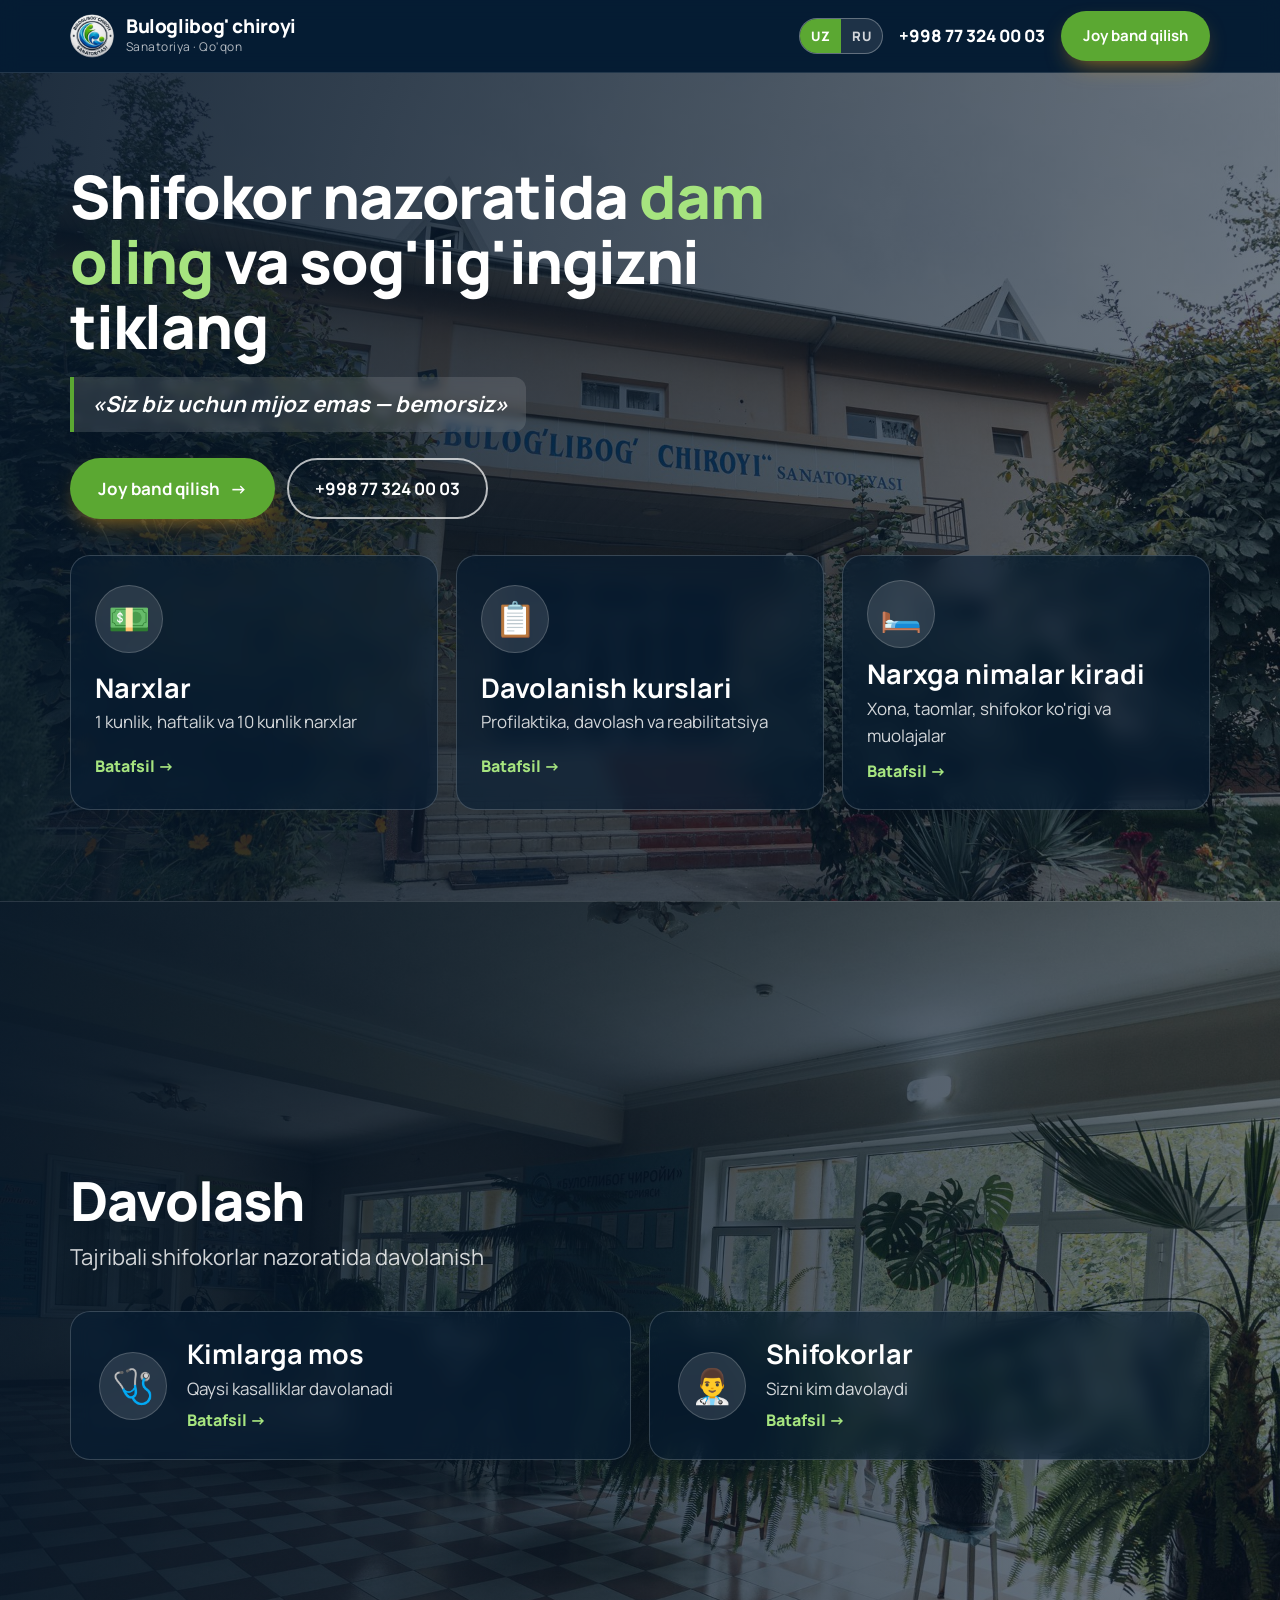
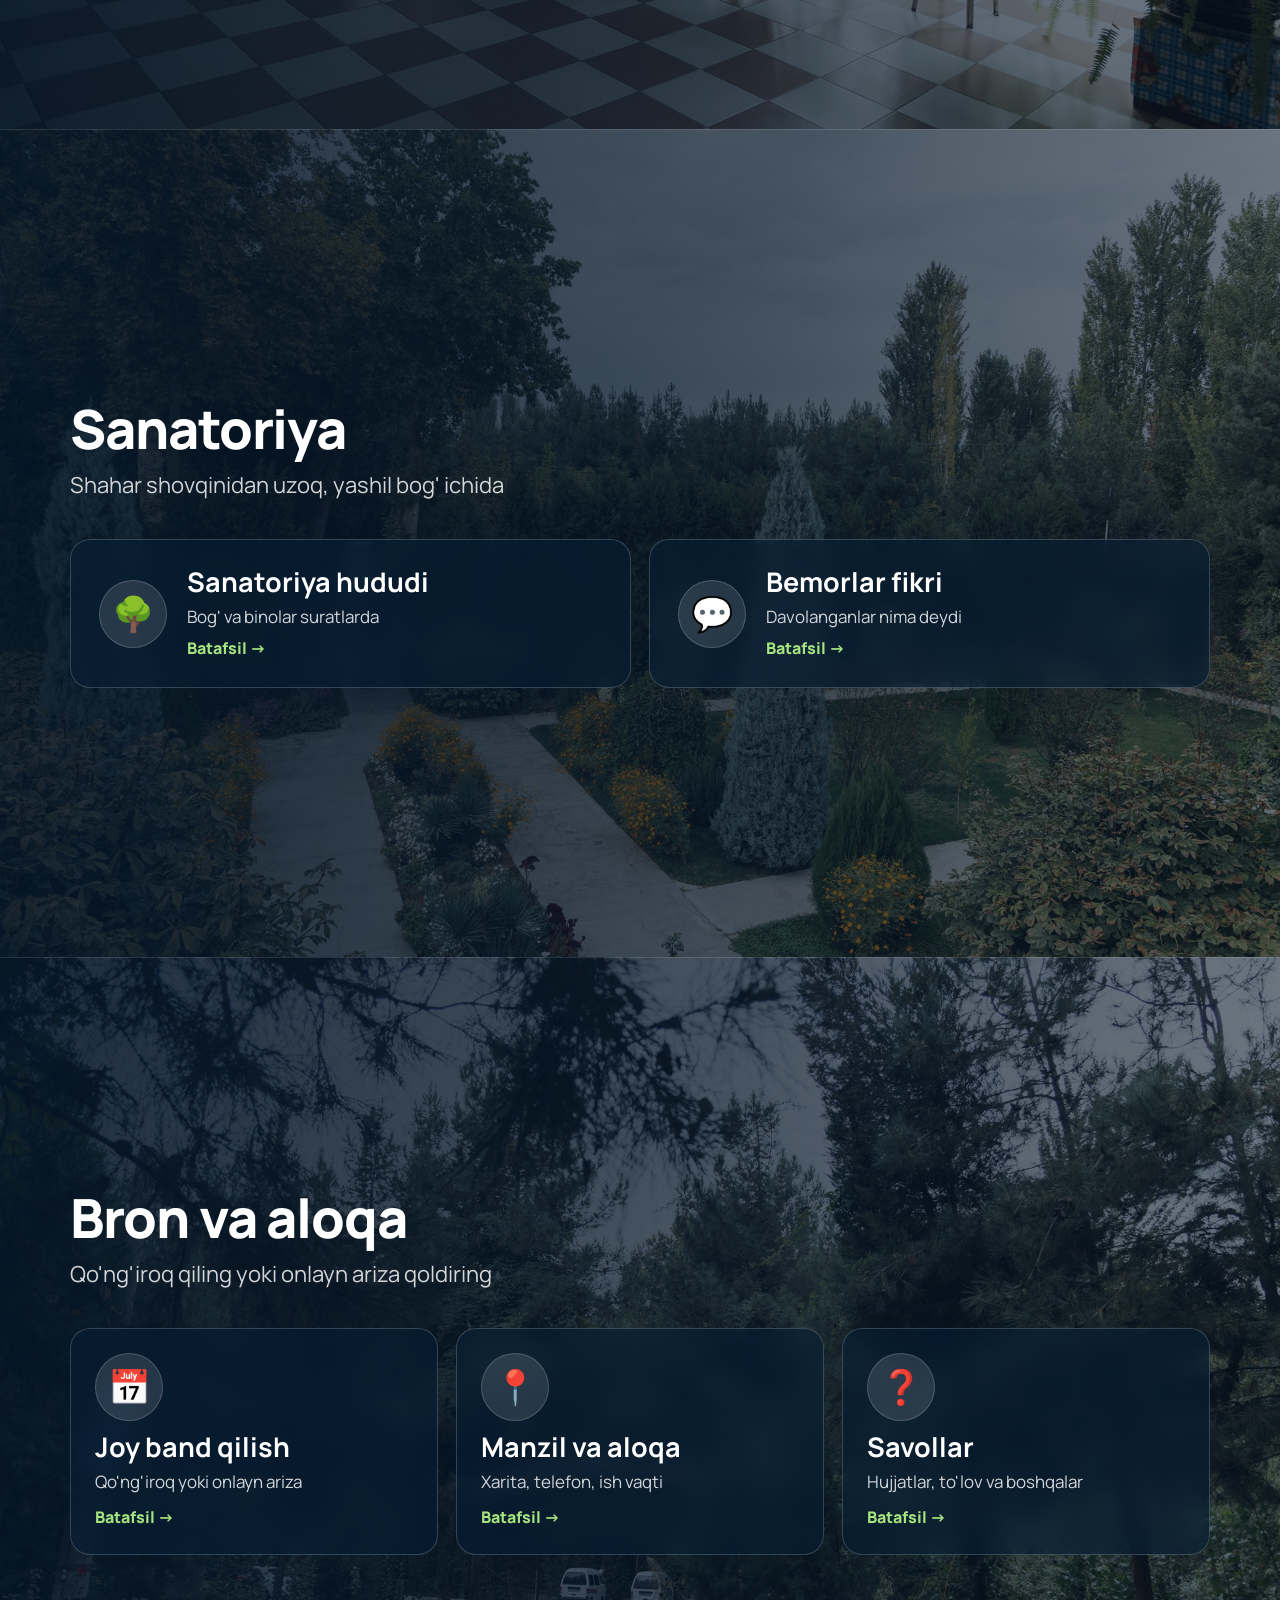
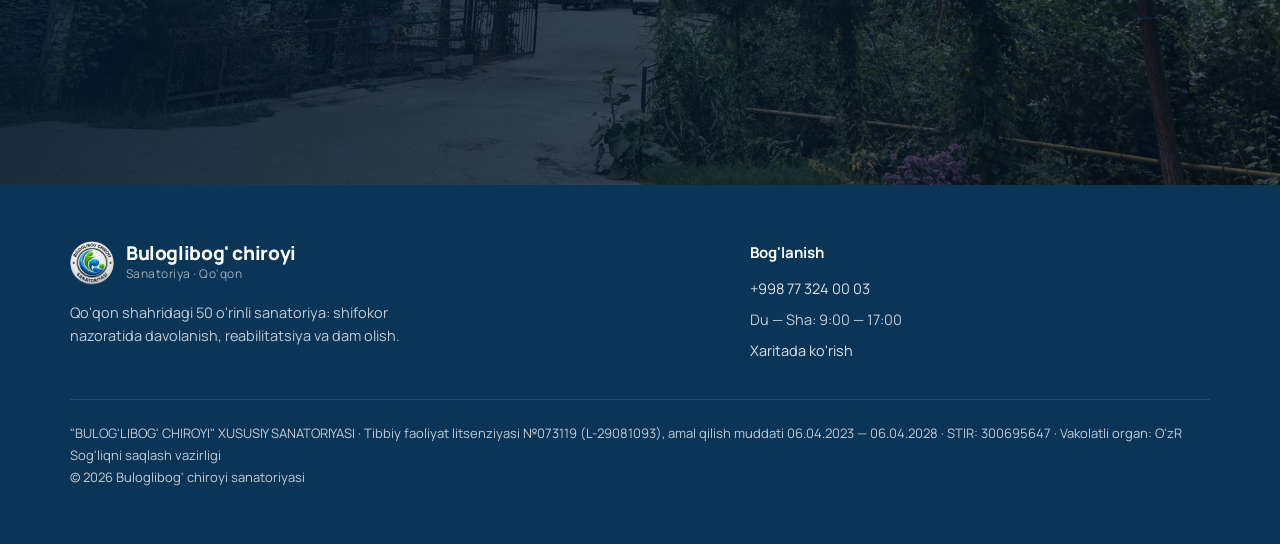
==== commit 29453ca3: "Bosh sahifa ekranlarida 2-3 tadan bo'lim: Narxga nimalar kiradi va Savollar qaytarildi Co-Authored-B" ====
--- a/index.html
+++ b/index.html
@@ -53,7 +53,7 @@
           <a class="btn btn-ghost" href="tel:+998773240003">+998 77 324 00 03</a>
         </div>
       </div>
-      <div class="hcards">
+      <div class="hcards hcards-3">
         <a class="hcard" href="#narxlar">
           <span class="hcard-ico" aria-hidden="true">💵</span>
           <span class="hcard-body"><b>Narxlar</b><small>1 kunlik, haftalik va 10 kunlik narxlar</small></span>
@@ -64,6 +64,11 @@
           <span class="hcard-body"><b>Davolanish kurslari</b><small>Profilaktika, davolash va reabilitatsiya</small></span>
           <span class="hcard-go">Batafsil <span aria-hidden="true">→</span></span>
         </a>
+        <a class="hcard" href="#narxga-kiradi">
+          <span class="hcard-ico" aria-hidden="true">🛏️</span>
+          <span class="hcard-body"><b>Narxga nimalar kiradi</b><small>Xona, taomlar, shifokor ko'rigi va muolajalar</small></span>
+          <span class="hcard-go">Batafsil <span aria-hidden="true">→</span></span>
+        </a>
       </div>
   </div>
 </section>
@@ -74,7 +79,7 @@
         <h2>Davolash</h2>
         <p class="hs-lead">Tajribali shifokorlar nazoratida davolanish</p>
       </div>
-      <div class="hcards">
+      <div class="hcards hcards-2">
         <a class="hcard" href="#kimlar-uchun">
           <span class="hcard-ico" aria-hidden="true">🩺</span>
           <span class="hcard-body"><b>Kimlarga mos</b><small>Qaysi kasalliklar davolanadi</small></span>
@@ -95,7 +100,7 @@
         <h2>Sanatoriya</h2>
         <p class="hs-lead">Shahar shovqinidan uzoq, yashil bog' ichida</p>
       </div>
-      <div class="hcards">
+      <div class="hcards hcards-2">
         <a class="hcard" href="#hudud">
           <span class="hcard-ico" aria-hidden="true">🌳</span>
           <span class="hcard-body"><b>Sanatoriya hududi</b><small>Bog' va binolar suratlarda</small></span>
@@ -116,7 +121,7 @@
         <h2>Bron va aloqa</h2>
         <p class="hs-lead">Qo'ng'iroq qiling yoki onlayn ariza qoldiring</p>
       </div>
-      <div class="hcards">
+      <div class="hcards hcards-3">
         <a class="hcard" href="#bron">
           <span class="hcard-ico" aria-hidden="true">📅</span>
           <span class="hcard-body"><b>Joy band qilish</b><small>Qo'ng'iroq yoki onlayn ariza</small></span>
@@ -125,6 +130,11 @@
         <a class="hcard" href="#manzil">
           <span class="hcard-ico" aria-hidden="true">📍</span>
           <span class="hcard-body"><b>Manzil va aloqa</b><small>Xarita, telefon, ish vaqti</small></span>
+          <span class="hcard-go">Batafsil <span aria-hidden="true">→</span></span>
+        </a>
+        <a class="hcard" href="#faq">
+          <span class="hcard-ico" aria-hidden="true">❓</span>
+          <span class="hcard-body"><b>Savollar</b><small>Hujjatlar, to'lov va boshqalar</small></span>
           <span class="hcard-go">Batafsil <span aria-hidden="true">→</span></span>
         </a>
       </div>
--- a/assets/style.css
+++ b/assets/style.css
@@ -693,3 +693,5 @@
 .view.page .faq details { margin-bottom: 12px; }
 .view.page .view-cta { background: var(--glass-strong); }
 @media (min-width: 901px) { .view.page .lead-box { grid-template-columns: 1.1fr 1fr; } }
+@media (min-width: 1000px) { .hcards-3 { grid-template-columns: repeat(3, 1fr); } .hcards-3 .hcard { grid-template-columns: 1fr; grid-template-areas: "ico" "body" "go"; gap: 10px; padding: 24px; } }
+@media (min-width: 761px) and (max-width: 999px) { .hcards-3 .hcard:last-child { grid-column: span 2; } }
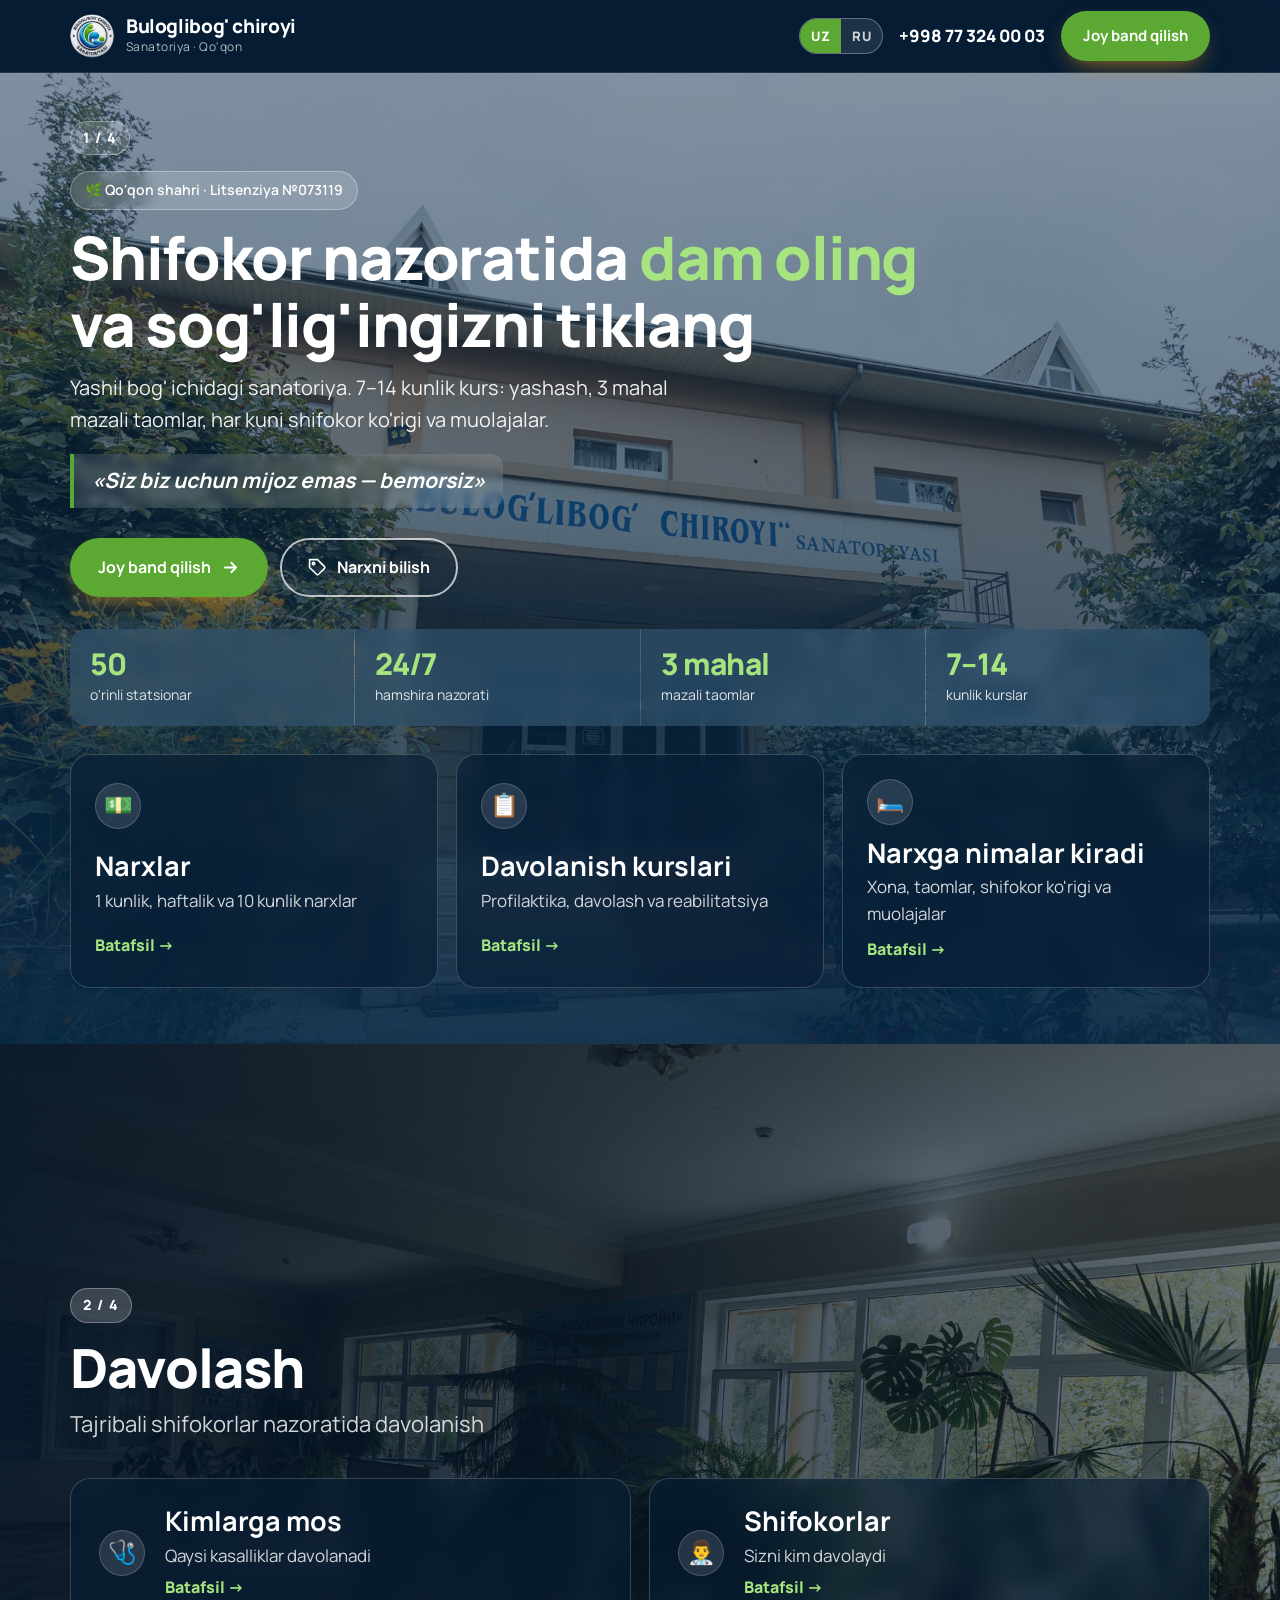
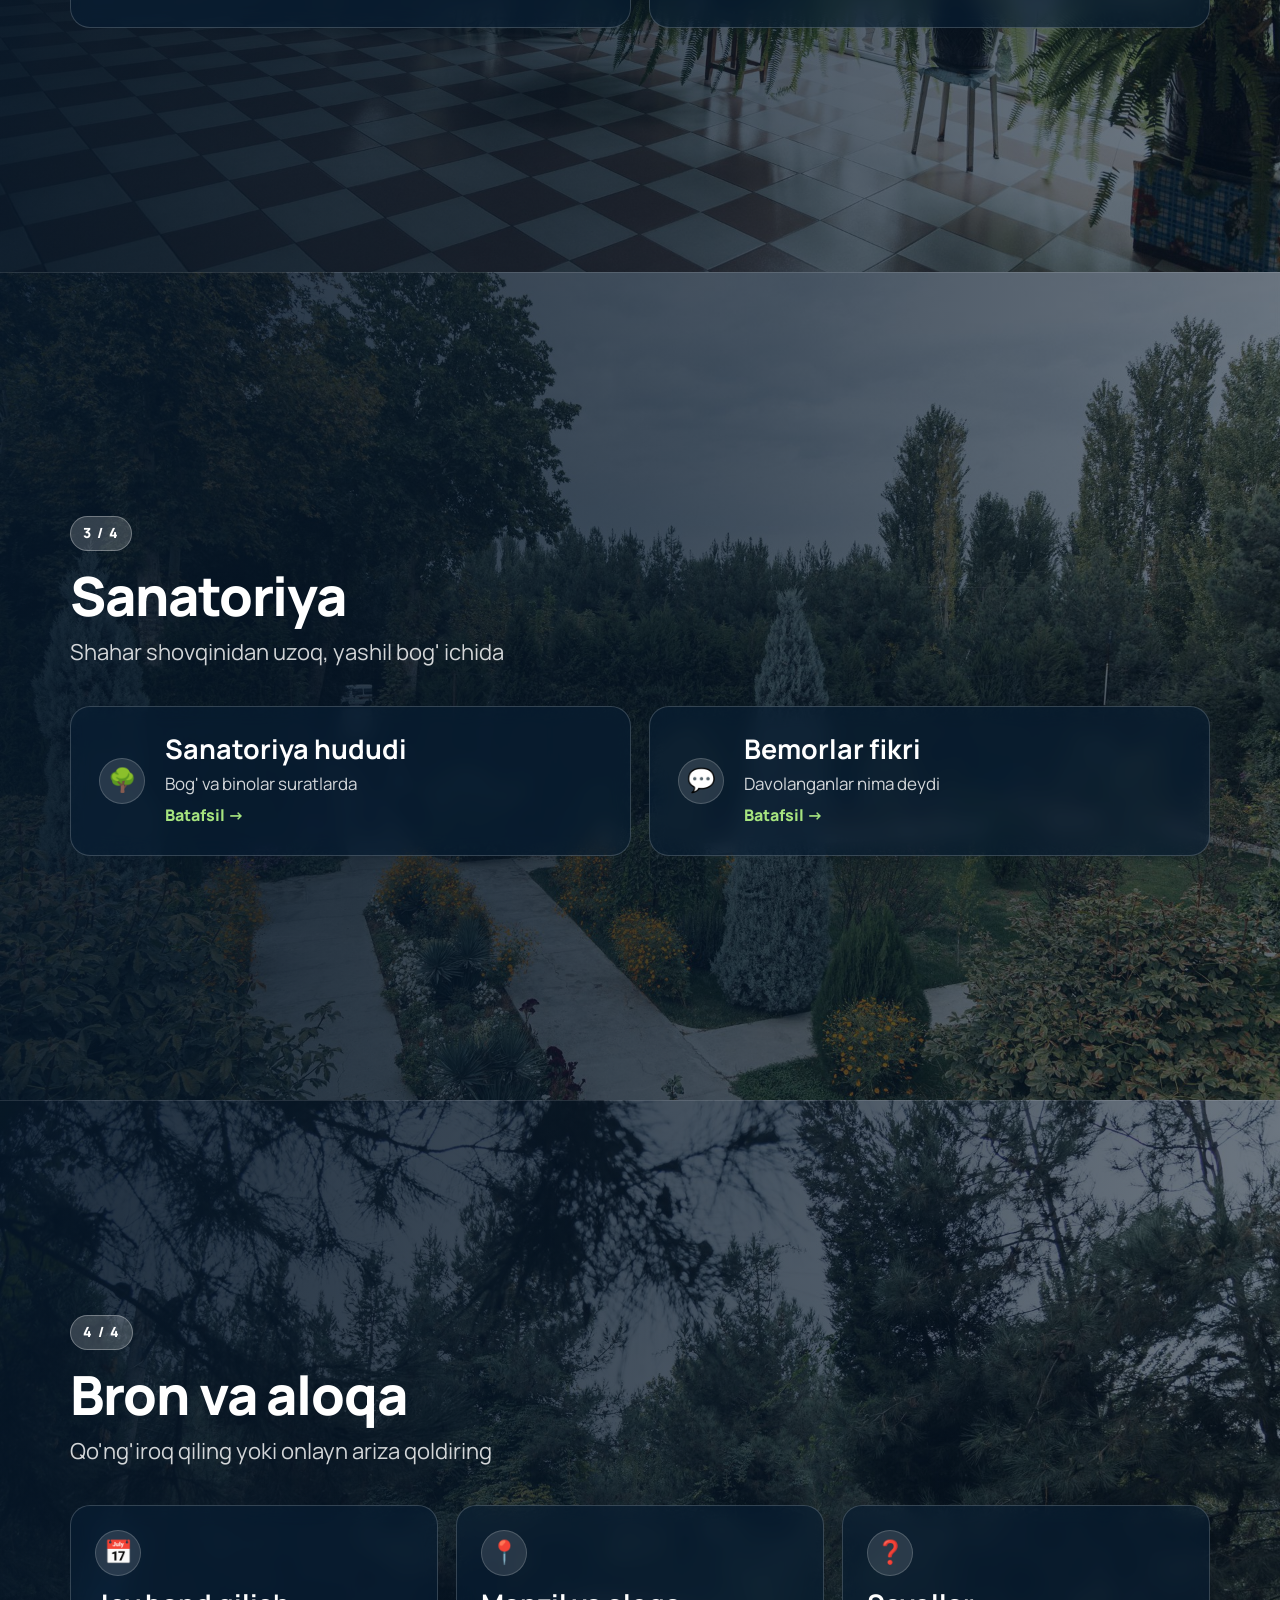
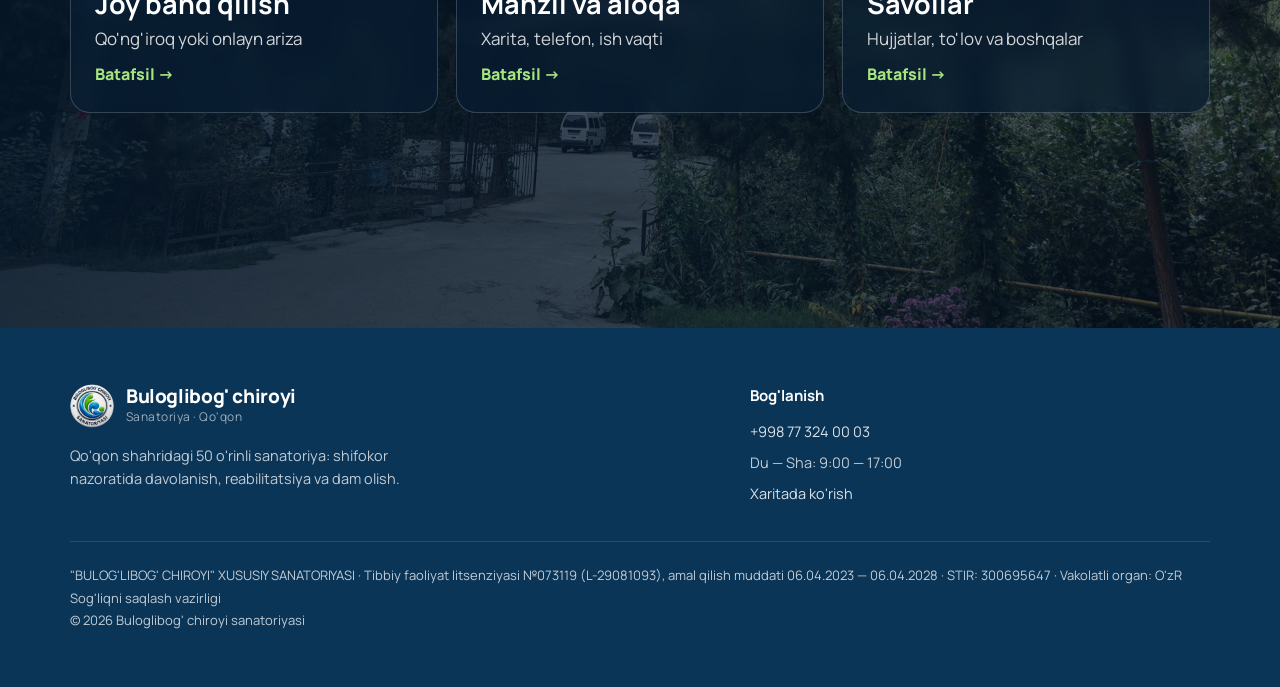
==== commit 7e47d17a: "Bosh sahifa 1-ekrani avvalgi ko'rinishga qaytarildi (raqamlar qatori bilan), bo'lim belgilari kichra" ====
--- a/index.html
+++ b/index.html
@@ -42,18 +42,31 @@
 
 <!-- ============ 1-SAHIFA: BOSH SAHIFA ============ -->
 <main class="view active" id="bosh">
-<section class="hs" id="ekran-narx">
-  <div class="hs-bg" style="background-image:url('images/banner/K_F_9181.jpg')" aria-hidden="true"></div>
-  <div class="wrap">
-      <div class="hs-head">
-        <h1>Shifokor nazoratida <em>dam oling</em> va sog'lig'ingizni tiklang</h1>
-        <p class="motto">«Siz biz uchun mijoz emas — bemorsiz»</p>
-        <div class="hs-actions">
-          <a class="btn btn-sun" href="#bron">Joy band qilish <span aria-hidden="true">→</span></a>
-          <a class="btn btn-ghost" href="tel:+998773240003">+998 77 324 00 03</a>
-        </div>
-      </div>
-      <div class="hcards hcards-3">
+<section class="hero">
+  <img class="hero-bg" src="images/banner/K_F_9181.jpg" alt="Buloglibog' chiroyi sanatoriyasi binosi va gulzor" fetchpriority="high" />
+  <div class="wrap">
+    <span class="screen-n">1 / 4</span>
+    <span class="hero-tag">🌿 Qo'qon shahri · Litsenziya №073119</span>
+    <h1>Shifokor nazoratida <em>dam oling</em> va sog'lig'ingizni tiklang</h1>
+    <p class="sub">Yashil bog' ichidagi sanatoriya. 7–14 kunlik kurs: yashash, 3 mahal mazali taomlar, har kuni shifokor ko'rigi va muolajalar.</p>
+    <p class="motto">«Siz biz uchun mijoz emas — bemorsiz»</p>
+    <div class="hero-actions">
+      <a class="btn btn-sun" href="#bron">
+        Joy band qilish
+        <svg viewBox="0 0 24 24" fill="none" stroke="currentColor" stroke-width="2.4" stroke-linecap="round" stroke-linejoin="round"><path d="M5 12h14M13 6l6 6-6 6"/></svg>
+      </a>
+      <a class="btn btn-ghost" href="#narxlar">
+        <svg viewBox="0 0 24 24" fill="none" stroke="currentColor" stroke-width="2" stroke-linecap="round" stroke-linejoin="round"><path d="M20.6 13.4l-7.2 7.2a2 2 0 01-2.8 0L2 12V2h10l8.6 8.6a2 2 0 010 2.8z"/><circle cx="7" cy="7" r="1.5"/></svg>
+        Narxni bilish
+      </a>
+    </div>
+    <div class="hero-facts">
+      <div><b>50</b><span>o'rinli statsionar</span></div>
+      <div><b>24/7</b><span>hamshira nazorati</span></div>
+      <div><b>3 mahal</b><span>mazali taomlar</span></div>
+      <div><b>7–14</b><span>kunlik kurslar</span></div>
+    </div>
+    <div class="hcards hero-cards hcards-3">
         <a class="hcard" href="#narxlar">
           <span class="hcard-ico" aria-hidden="true">💵</span>
           <span class="hcard-body"><b>Narxlar</b><small>1 kunlik, haftalik va 10 kunlik narxlar</small></span>
@@ -76,6 +89,7 @@
   <div class="hs-bg" style="background-image:url('images/tabiat/K_F_9216.jpg')" aria-hidden="true"></div>
   <div class="wrap">
       <div class="hs-head">
+        <span class="screen-n">2 / 4</span>
         <h2>Davolash</h2>
         <p class="hs-lead">Tajribali shifokorlar nazoratida davolanish</p>
       </div>
@@ -97,6 +111,7 @@
   <div class="hs-bg" style="background-image:url('images/tabiat/K_F_9206.jpg')" aria-hidden="true"></div>
   <div class="wrap">
       <div class="hs-head">
+        <span class="screen-n">3 / 4</span>
         <h2>Sanatoriya</h2>
         <p class="hs-lead">Shahar shovqinidan uzoq, yashil bog' ichida</p>
       </div>
@@ -118,6 +133,7 @@
   <div class="hs-bg" style="background-image:url('images/tabiat/K_F_9241.jpg')" aria-hidden="true"></div>
   <div class="wrap">
       <div class="hs-head">
+        <span class="screen-n">4 / 4</span>
         <h2>Bron va aloqa</h2>
         <p class="hs-lead">Qo'ng'iroq qiling yoki onlayn ariza qoldiring</p>
       </div>
--- a/assets/style.css
+++ b/assets/style.css
@@ -695,3 +695,12 @@
 @media (min-width: 901px) { .view.page .lead-box { grid-template-columns: 1.1fr 1fr; } }
 @media (min-width: 1000px) { .hcards-3 { grid-template-columns: repeat(3, 1fr); } .hcards-3 .hcard { grid-template-columns: 1fr; grid-template-areas: "ico" "body" "go"; gap: 10px; padding: 24px; } }
 @media (min-width: 761px) and (max-width: 999px) { .hcards-3 .hcard:last-child { grid-column: span 2; } }
+
+/* 1-ekran: eski hero + ostida bo'limlar; bo'lim belgilari kichikroq */
+#bosh .hero { min-height: auto; align-items: flex-start; }
+#bosh .hero .wrap { padding-top: 48px; padding-bottom: 56px; }
+.hero-cards { margin-top: 28px; }
+.hs-head .screen-n { display: table; margin-bottom: 14px; }
+.hcard-ico { width: 46px !important; height: 46px !important; font-size: 23px !important; }
+.hcards-3 .hcard-ico { margin-bottom: 2px; }
+@media (max-width: 760px) { .hcard-ico { width: 42px !important; height: 42px !important; font-size: 21px !important; } }
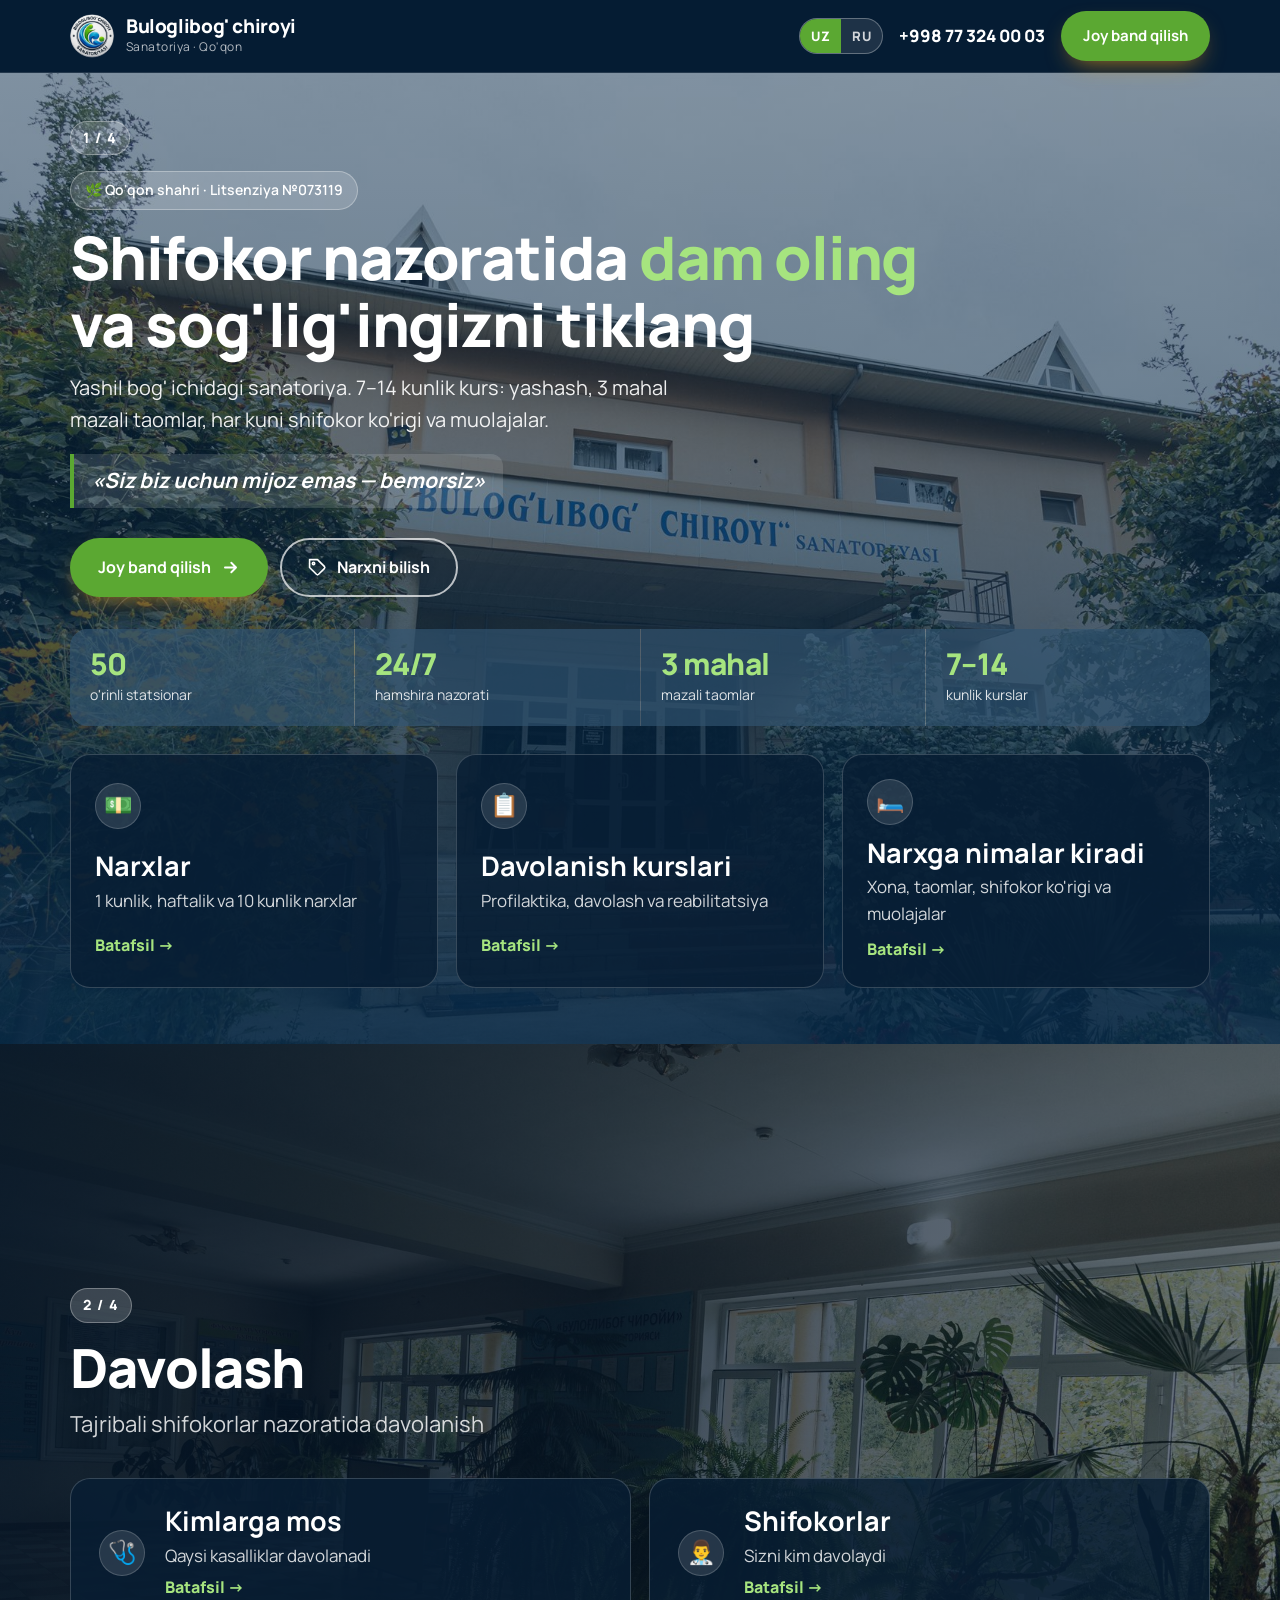
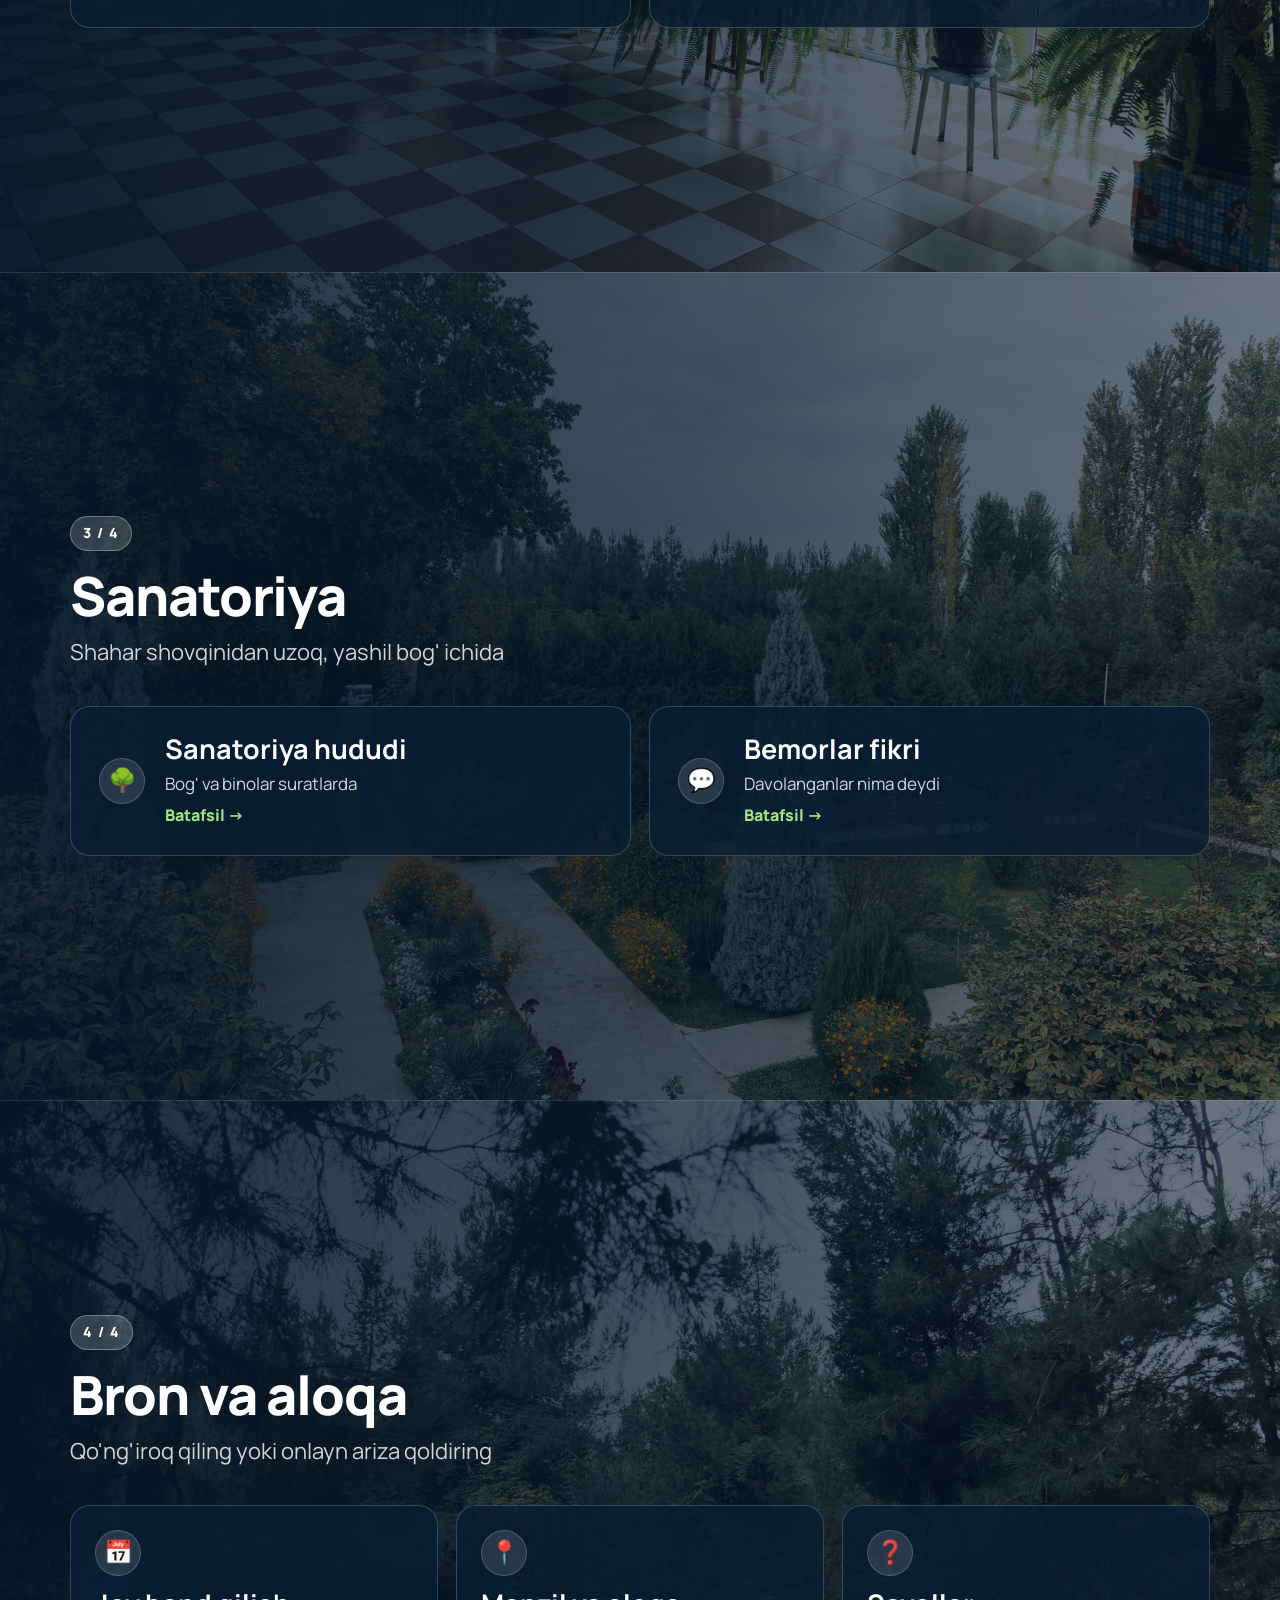
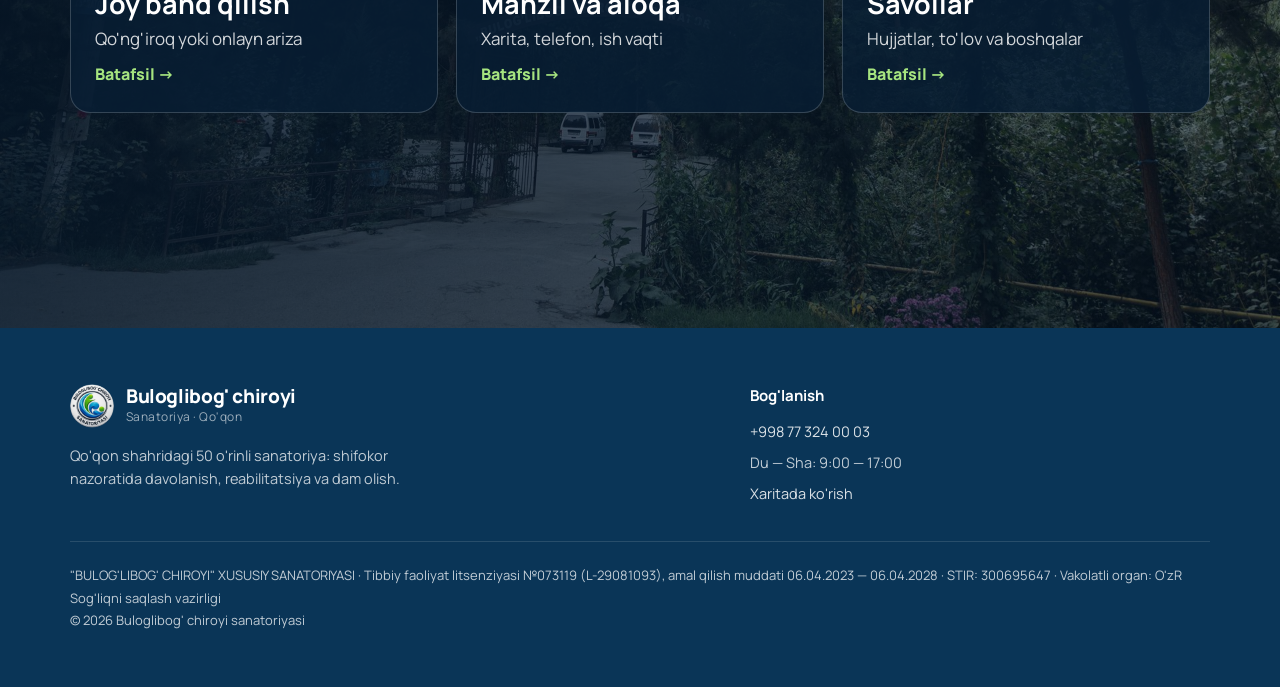
==== commit 47e7f656: "Tezlik: blur effektlari o'chirildi, fon suratlari ekranga yaqinlashganda yuklanadi, og'ir animatsiya" ====
--- a/index.html
+++ b/index.html
@@ -86,7 +86,7 @@
   </div>
 </section>
 <section class="hs" id="ekran-davolash">
-  <div class="hs-bg" style="background-image:url('images/tabiat/K_F_9216.jpg')" aria-hidden="true"></div>
+  <div class="hs-bg" data-bg="images/tabiat/K_F_9216.jpg" aria-hidden="true"></div>
   <div class="wrap">
       <div class="hs-head">
         <span class="screen-n">2 / 4</span>
@@ -108,7 +108,7 @@
   </div>
 </section>
 <section class="hs" id="ekran-sanatoriya">
-  <div class="hs-bg" style="background-image:url('images/tabiat/K_F_9206.jpg')" aria-hidden="true"></div>
+  <div class="hs-bg" data-bg="images/tabiat/K_F_9206.jpg" aria-hidden="true"></div>
   <div class="wrap">
       <div class="hs-head">
         <span class="screen-n">3 / 4</span>
@@ -130,7 +130,7 @@
   </div>
 </section>
 <section class="hs" id="ekran-aloqa">
-  <div class="hs-bg" style="background-image:url('images/tabiat/K_F_9241.jpg')" aria-hidden="true"></div>
+  <div class="hs-bg" data-bg="images/tabiat/K_F_9241.jpg" aria-hidden="true"></div>
   <div class="wrap">
       <div class="hs-head">
         <span class="screen-n">4 / 4</span>
@@ -344,6 +344,12 @@
       <p class="lead">O'zingizni yoki yaqiningizni topsangiz — shifokorimiz mos kursni tanlab beradi.</p>
     </div>
     <div class="who">
+      <div class="who-card who-main reveal">
+        <div class="who-ico"><svg viewBox="0 0 24 24" fill="none" stroke="currentColor" stroke-width="2" stroke-linecap="round" stroke-linejoin="round"><path d="M3 21l9.5-9.5"/><path d="M14 3l7 7-6.5 6.5a2 2 0 01-2.8 0l-4.2-4.2a2 2 0 010-2.8z"/><path d="M11 6l7 7"/></svg></div>
+        <h3>Jarrohlik amaliyoti</h3>
+        <p>Xirurgik va laparoskopik jarrohlik amaliyotlari. Tajribali jarroh, zamonaviy anesteziya, operatsiyadan keyin shifokor nazoratida tiklanish.</p>
+        <a href="#bron">Shu bo'yicha so'rash →</a>
+      </div>
       <div class="who-card reveal">
         <div class="who-ico"><svg viewBox="0 0 24 24" fill="none" stroke="currentColor" stroke-width="2" stroke-linecap="round" stroke-linejoin="round"><path d="M20.8 4.6a5.5 5.5 0 00-7.8 0L12 5.7l-1-1.1a5.5 5.5 0 00-7.8 7.8l1 1.1L12 21l7.8-7.5 1-1.1a5.5 5.5 0 000-7.8z"/><path d="M3.5 12h4l2-3 3 6 2-3h6"/></svg></div>
         <h3>Yurak va qon bosimi</h3>
@@ -705,6 +711,18 @@
     a.addEventListener('click', function () { if (location.hash) a.href = a.getAttribute('href') + location.hash; });
   });
 </script>
+<script>
+  // Fon suratlarini faqat ekranga yaqinlashganda yuklash (sayt tezroq ochiladi)
+  (function () {
+    var els = document.querySelectorAll('[data-bg]');
+    function load(el) { el.style.backgroundImage = "url('" + el.getAttribute('data-bg') + "')"; el.removeAttribute('data-bg'); }
+    if (!('IntersectionObserver' in window)) { els.forEach(load); return; }
+    var io = new IntersectionObserver(function (en) {
+      en.forEach(function (e) { if (e.isIntersecting) { load(e.target); io.unobserve(e.target); } });
+    }, { rootMargin: '400px 0px' });
+    els.forEach(function (el) { io.observe(el); });
+  })();
+</script>
 <script src="assets/data.js" defer></script>
 </body>
 </html>
--- a/assets/style.css
+++ b/assets/style.css
@@ -704,3 +704,16 @@
 .hcard-ico { width: 46px !important; height: 46px !important; font-size: 23px !important; }
 .hcards-3 .hcard-ico { margin-bottom: 2px; }
 @media (max-width: 760px) { .hcard-ico { width: 42px !important; height: 42px !important; font-size: 21px !important; } }
+.view.page .who-main { grid-column: 1 / -1; border: 2px solid var(--accent-2); background: var(--glass-strong); }
+.view.page .who-main h3 { font-size: 26px; }
+
+/* ===== Tezlik: og'ir effektlar o'chirildi ===== */
+*, *::before, *::after { -webkit-backdrop-filter: none !important; backdrop-filter: none !important; }
+:root { --glass: rgba(8, 30, 52, .82); --glass-strong: rgba(8, 30, 52, .92); }
+.hcard, .pg, .view.page .room, .hero-facts div, .sprices div, .slist li { will-change: auto; }
+.view.page .page-banner, .view.page .head, .view.page .pgroup-head, .view.page .incl-item, .view.page .packs-note, .view.page .pack:not(.best), .screen { text-shadow: 0 1px 3px rgba(0,0,0,.55); }
+.page-bg { transform: translateZ(0); }
+.view.active { animation: none; }
+.reveal { opacity: 1 !important; transform: none !important; transition: none !important; }
+.hcard, .scard, .ptile { transition: background .15s, border-color .15s; }
+.hcard:hover, .scard:hover, .ptile:hover { transform: none; }
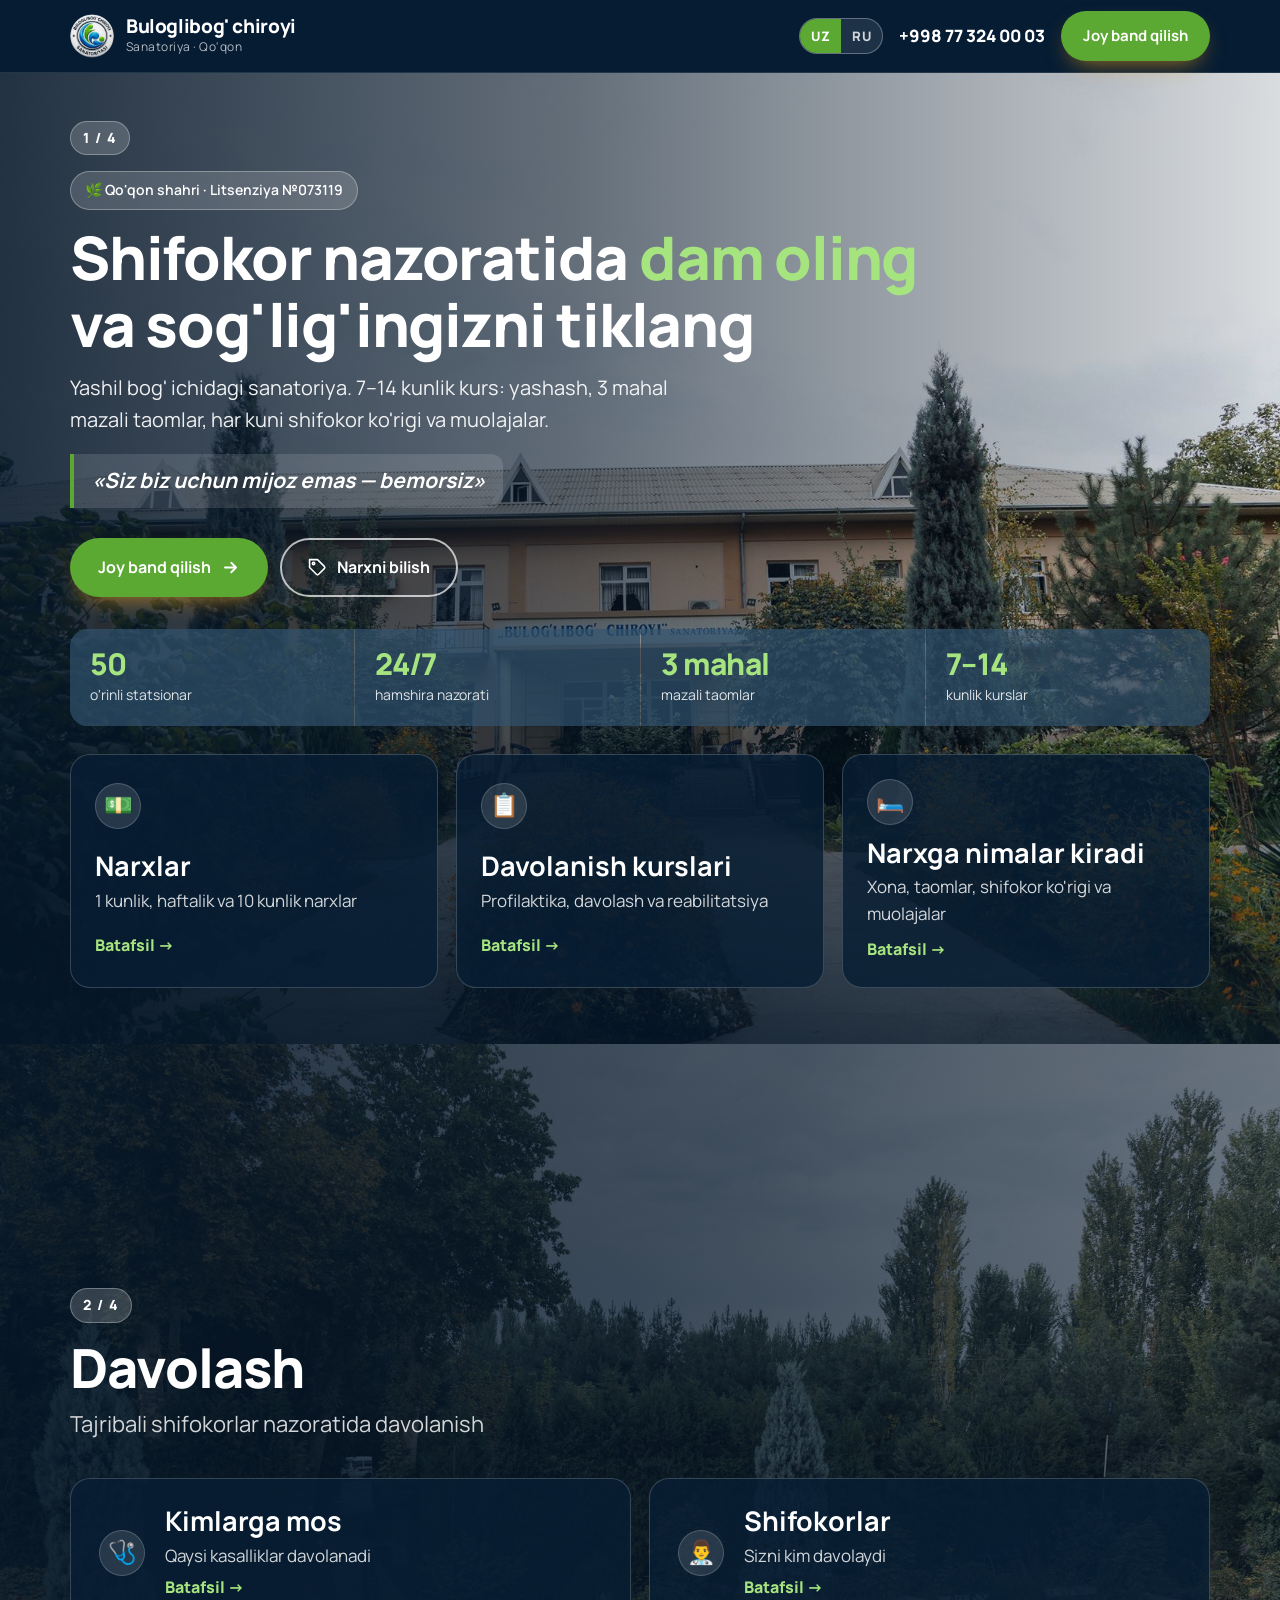
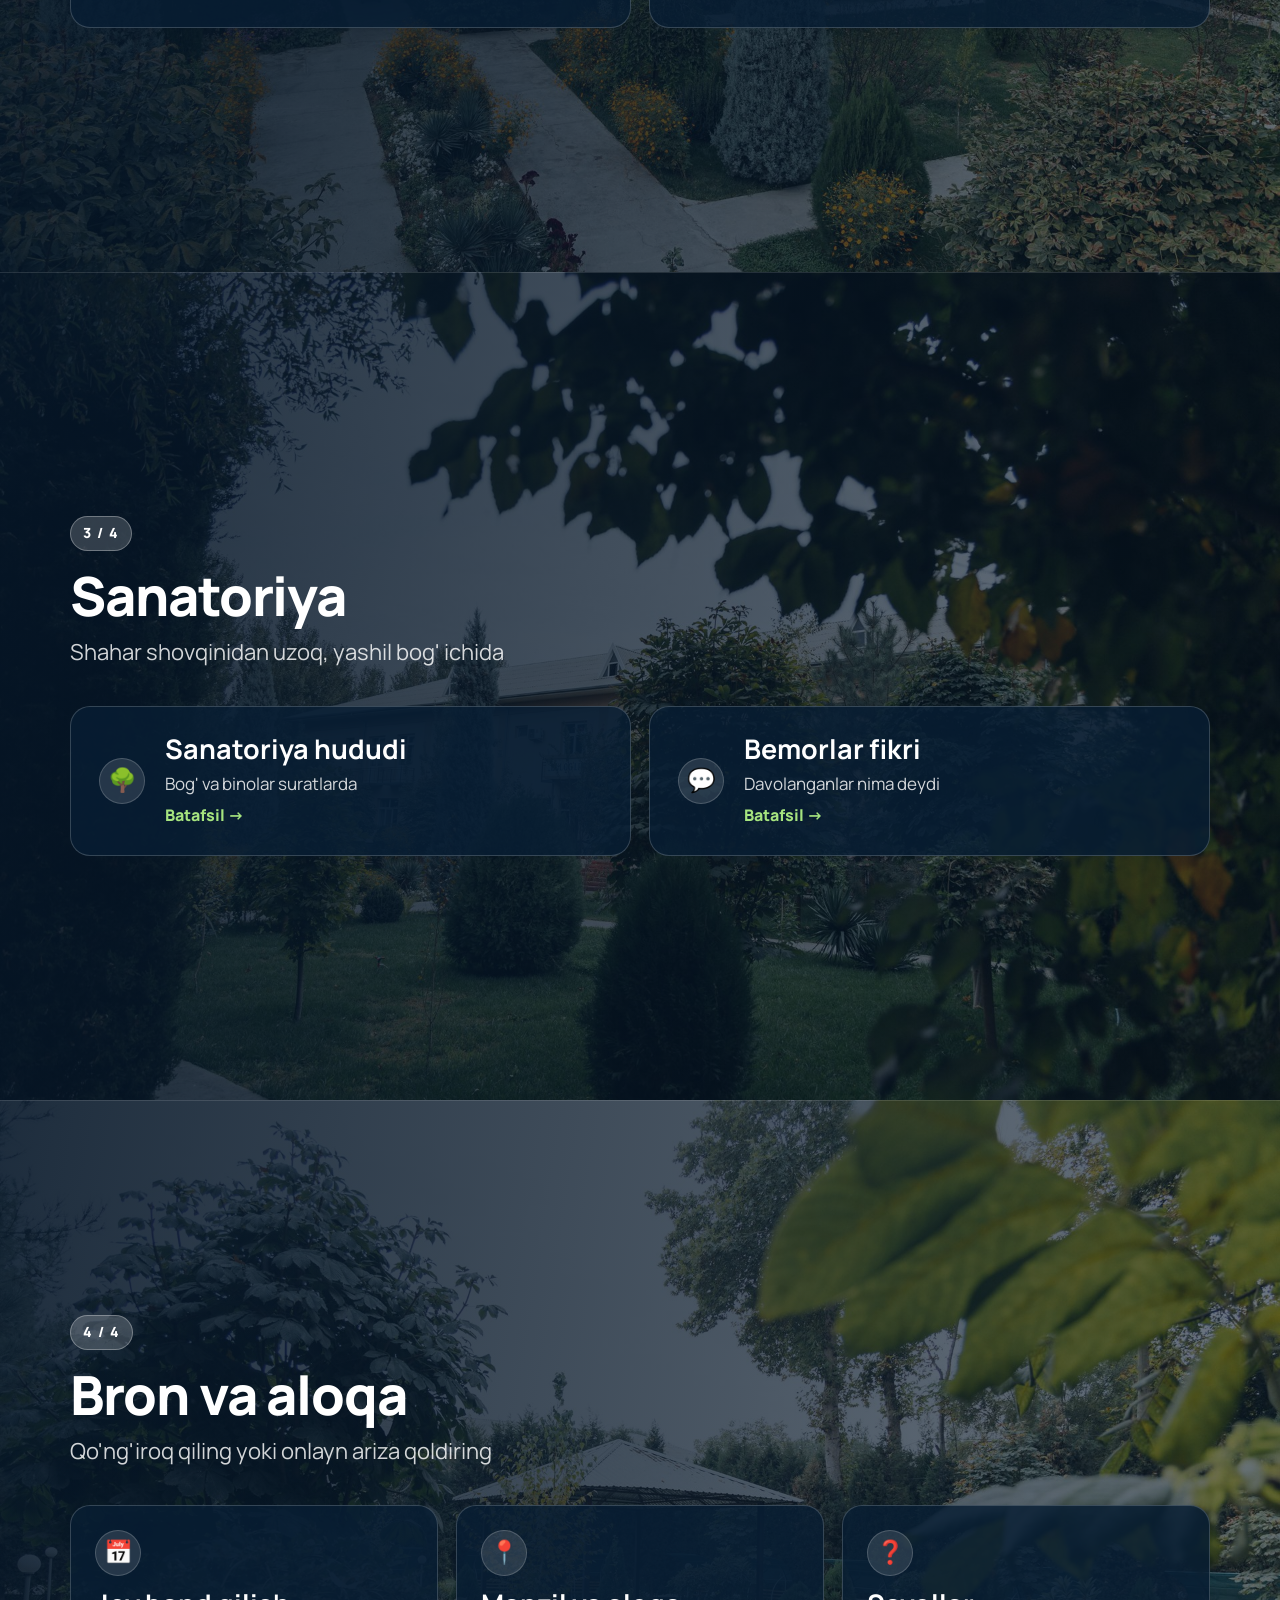
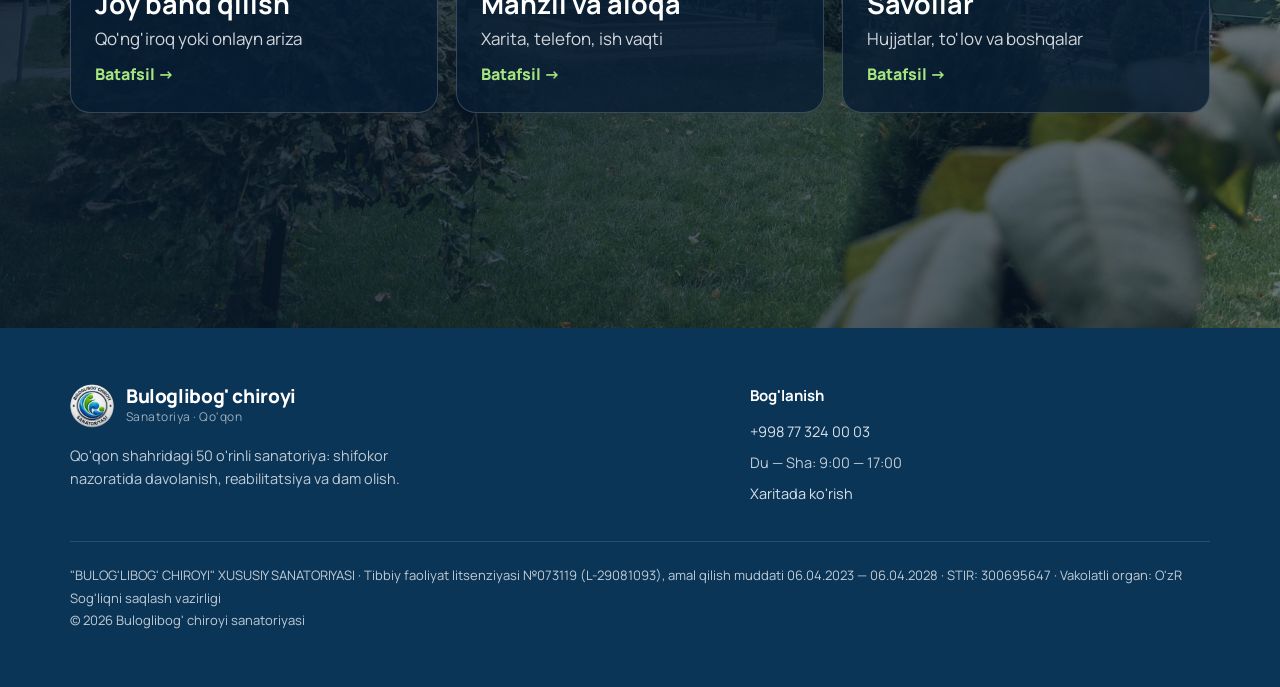
==== commit eca976c7: "Fonlar: 1-ekranga 3-variant surati, qolgan ekran va sahifalarga variantlardagi suratlar Co-Authored-" ====
--- a/index.html
+++ b/index.html
@@ -43,7 +43,7 @@
 <!-- ============ 1-SAHIFA: BOSH SAHIFA ============ -->
 <main class="view active" id="bosh">
 <section class="hero">
-  <img class="hero-bg" src="images/banner/K_F_9181.jpg" alt="Buloglibog' chiroyi sanatoriyasi binosi va gulzor" fetchpriority="high" />
+  <img class="hero-bg" src="images/tabiat/K_F_9170.jpg" alt="Buloglibog' chiroyi sanatoriyasi binosi va gulzor" fetchpriority="high" />
   <div class="wrap">
     <span class="screen-n">1 / 4</span>
     <span class="hero-tag">🌿 Qo'qon shahri · Litsenziya №073119</span>
@@ -86,7 +86,7 @@
   </div>
 </section>
 <section class="hs" id="ekran-davolash">
-  <div class="hs-bg" data-bg="images/tabiat/K_F_9216.jpg" aria-hidden="true"></div>
+  <div class="hs-bg" data-bg="images/tabiat/K_F_9206.jpg" aria-hidden="true"></div>
   <div class="wrap">
       <div class="hs-head">
         <span class="screen-n">2 / 4</span>
@@ -108,7 +108,7 @@
   </div>
 </section>
 <section class="hs" id="ekran-sanatoriya">
-  <div class="hs-bg" data-bg="images/tabiat/K_F_9206.jpg" aria-hidden="true"></div>
+  <div class="hs-bg" data-bg="images/tabiat/K_F_9166.jpg" aria-hidden="true"></div>
   <div class="wrap">
       <div class="hs-head">
         <span class="screen-n">3 / 4</span>
@@ -130,7 +130,7 @@
   </div>
 </section>
 <section class="hs" id="ekran-aloqa">
-  <div class="hs-bg" data-bg="images/tabiat/K_F_9241.jpg" aria-hidden="true"></div>
+  <div class="hs-bg" data-bg="images/tabiat/K_F_9156.jpg" aria-hidden="true"></div>
   <div class="wrap">
       <div class="hs-head">
         <span class="screen-n">4 / 4</span>
@@ -160,7 +160,7 @@
 
 <!-- ============ 2-SAHIFA: NARXLAR ============ -->
 <main class="view page" id="narxlar" data-title="Narxlar">
-  <div class="page-bg" style="background-image:url('images/tabiat/K_F_9191.jpg')" aria-hidden="true"></div>
+  <div class="page-bg" style="background-image:url('images/tabiat/K_F_9206.jpg')" aria-hidden="true"></div>
   <header class="page-banner">
     <div class="wrap">
       <a class="back" href="#">← Bosh sahifa</a>
@@ -206,7 +206,7 @@
 
 <!-- ============ 2-SAHIFA: DAVOLANISH KURSLARI ============ -->
 <main class="view page" id="kurslar" data-title="Davolanish kurslari">
-  <div class="page-bg" style="background-image:url('images/tabiat/K_F_9170.jpg')" aria-hidden="true"></div>
+  <div class="page-bg" style="background-image:url('images/tabiat/K_F_9166.jpg')" aria-hidden="true"></div>
   <header class="page-banner">
     <div class="wrap">
       <a class="back" href="#">← Bosh sahifa</a>
@@ -275,7 +275,7 @@
 
 <!-- ============ 2-SAHIFA: NARXGA NIMALAR KIRADI ============ -->
 <main class="view page" id="narxga-kiradi" data-title="Narxga nimalar kiradi">
-  <div class="page-bg" style="background-image:url('images/tabiat/K_F_9216.jpg')" aria-hidden="true"></div>
+  <div class="page-bg" style="background-image:url('images/tabiat/K_F_9156.jpg')" aria-hidden="true"></div>
   <header class="page-banner">
     <div class="wrap">
       <a class="back" href="#">← Bosh sahifa</a>
@@ -328,7 +328,7 @@
 
 <!-- ============ 2-SAHIFA: KIMLARGA MOS ============ -->
 <main class="view page" id="kimlar-uchun" data-title="Kimlarga mos">
-  <div class="page-bg" style="background-image:url('images/tabiat/K_F_9196.jpg')" aria-hidden="true"></div>
+  <div class="page-bg" style="background-image:url('images/tabiat/K_F_9241.jpg')" aria-hidden="true"></div>
   <header class="page-banner">
     <div class="wrap">
       <a class="back" href="#">← Bosh sahifa</a>
@@ -411,7 +411,7 @@
 
 <!-- ============ 2-SAHIFA: SHIFOKORLAR ============ -->
 <main class="view page" id="shifokorlar" data-title="Shifokorlar">
-  <div class="page-bg" style="background-image:url('images/tabiat/K_F_9186.jpg')" aria-hidden="true"></div>
+  <div class="page-bg" style="background-image:url('images/banner/K_F_9181.jpg')" aria-hidden="true"></div>
   <header class="page-banner">
     <div class="wrap">
       <a class="back" href="#">← Bosh sahifa</a>
@@ -443,7 +443,7 @@
 
 <!-- ============ 2-SAHIFA: SANATORIYA HUDUDI ============ -->
 <main class="view page" id="hudud" data-title="Sanatoriya hududi">
-  <div class="page-bg" style="background-image:url('images/tabiat/K_F_9206.jpg')" aria-hidden="true"></div>
+  <div class="page-bg" style="background-image:url('images/tabiat/K_F_9170.jpg')" aria-hidden="true"></div>
   <header class="page-banner">
     <div class="wrap">
       <a class="back" href="#">← Bosh sahifa</a>
@@ -475,7 +475,7 @@
 
 <!-- ============ 2-SAHIFA: BEMORLAR FIKRI ============ -->
 <main class="view page" id="fikrlar" data-title="Bemorlar fikri">
-  <div class="page-bg" style="background-image:url('images/tabiat/K_F_9156.jpg')" aria-hidden="true"></div>
+  <div class="page-bg" style="background-image:url('images/tabiat/K_F_9206.jpg')" aria-hidden="true"></div>
   <header class="page-banner">
     <div class="wrap">
       <a class="back" href="#">← Bosh sahifa</a>
@@ -517,7 +517,7 @@
 
 <!-- ============ 2-SAHIFA: SAVOLLAR ============ -->
 <main class="view page" id="faq" data-title="Savollar">
-  <div class="page-bg" style="background-image:url('images/tabiat/K_F_9231.jpg')" aria-hidden="true"></div>
+  <div class="page-bg" style="background-image:url('images/tabiat/K_F_9166.jpg')" aria-hidden="true"></div>
   <header class="page-banner">
     <div class="wrap">
       <a class="back" href="#">← Bosh sahifa</a>
@@ -568,7 +568,7 @@
 
 <!-- ============ 2-SAHIFA: MANZIL VA ALOQA ============ -->
 <main class="view page" id="manzil" data-title="Manzil va aloqa">
-  <div class="page-bg" style="background-image:url('images/tabiat/K_F_9241.jpg')" aria-hidden="true"></div>
+  <div class="page-bg" style="background-image:url('images/tabiat/K_F_9156.jpg')" aria-hidden="true"></div>
   <header class="page-banner">
     <div class="wrap">
       <a class="back" href="#">← Bosh sahifa</a>
@@ -605,7 +605,7 @@
 
 <!-- ============ 2-SAHIFA: JOY BAND QILISH ============ -->
 <main class="view page" id="bron" data-title="Joy band qilish">
-  <div class="page-bg" style="background-image:url('images/tabiat/K_F_9226.jpg')" aria-hidden="true"></div>
+  <div class="page-bg" style="background-image:url('images/tabiat/K_F_9241.jpg')" aria-hidden="true"></div>
   <header class="page-banner">
     <div class="wrap">
       <a class="back" href="#">← Bosh sahifa</a>
--- a/assets/style.css
+++ b/assets/style.css
@@ -717,3 +717,7 @@
 .reveal { opacity: 1 !important; transform: none !important; transition: none !important; }
 .hcard, .scard, .ptile { transition: background .15s, border-color .15s; }
 .hcard:hover, .scard:hover, .ptile:hover { transform: none; }
+
+/* 1-ekran foni: surat ranglari ko'rinsin, faqat matn tomoni to'qroq */
+body #bosh .hero::after { background: linear-gradient(90deg, rgba(5,22,40,.88) 0%, rgba(5,22,40,.62) 45%, rgba(5,22,40,.15) 100%), linear-gradient(0deg, rgba(5,22,40,.75) 0%, rgba(5,22,40,0) 40%); }
+#bosh .hero-bg { filter: saturate(1.15) contrast(1.05); }
